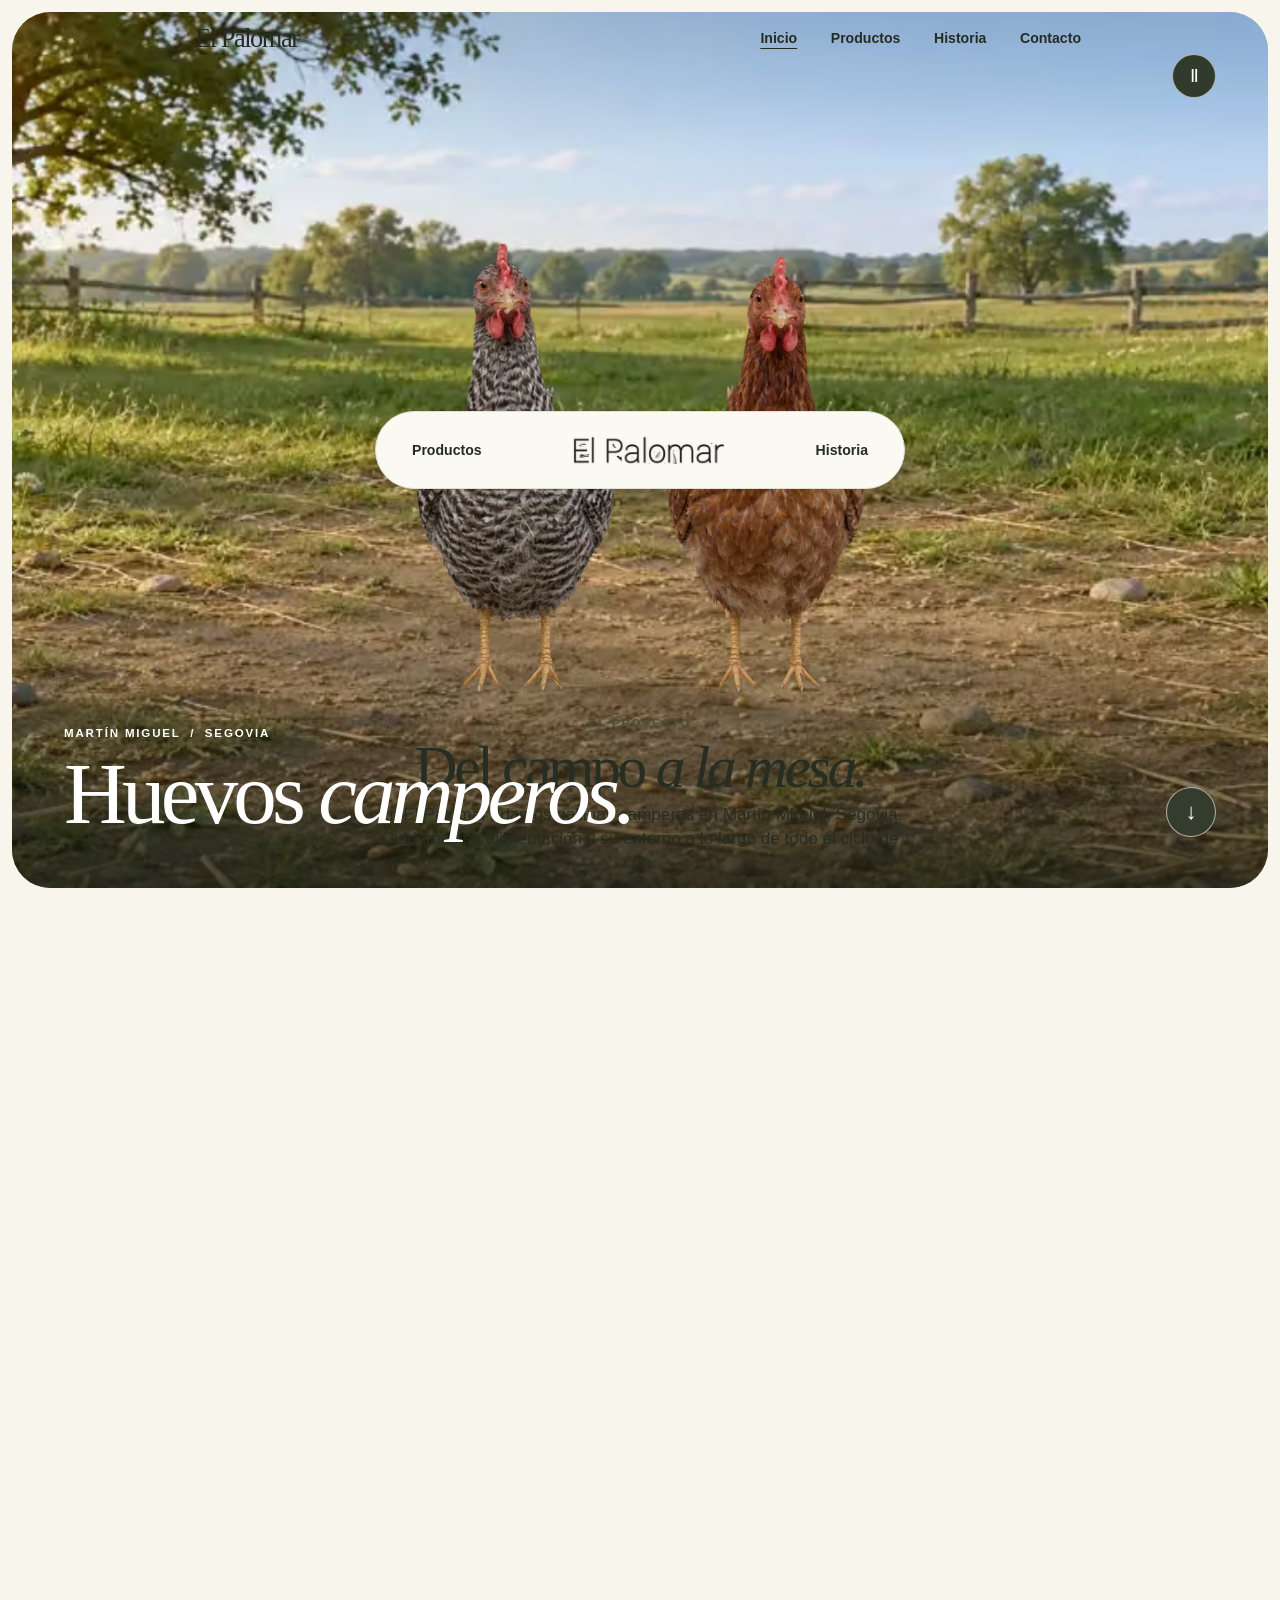
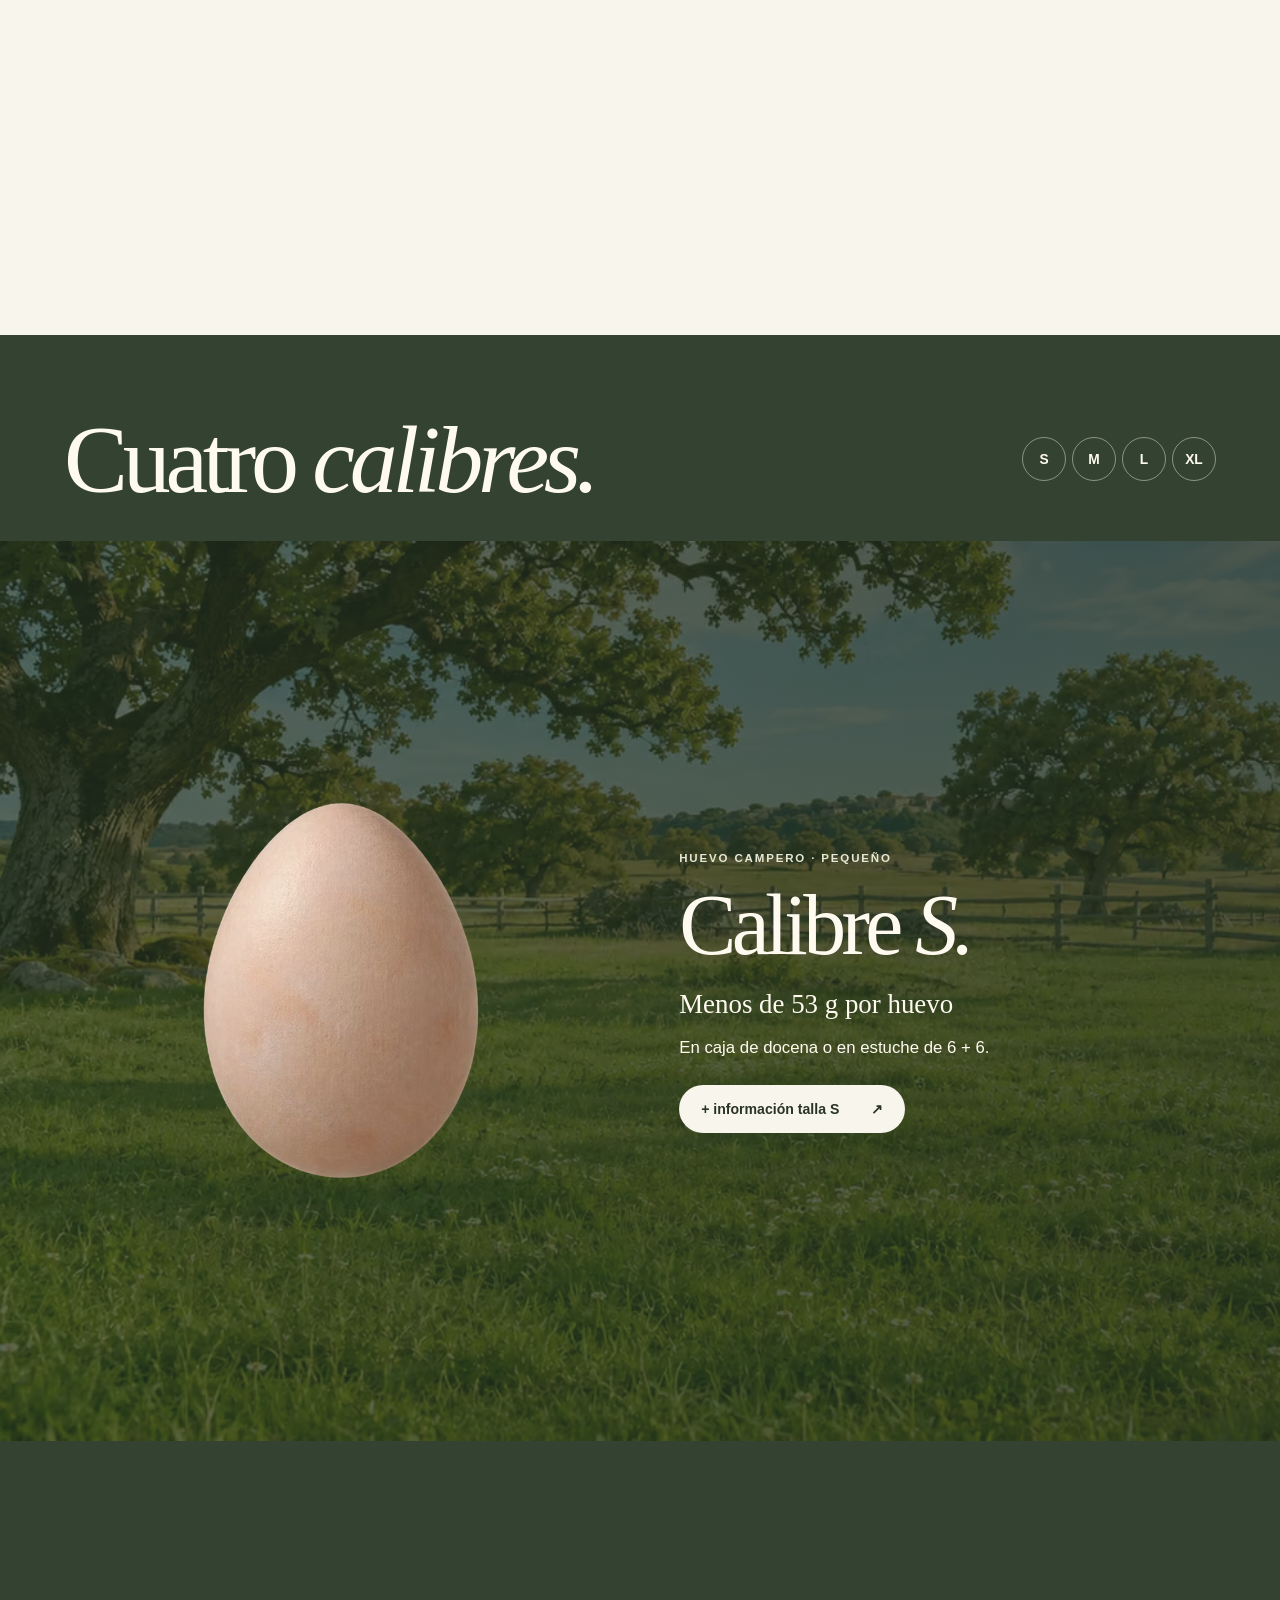
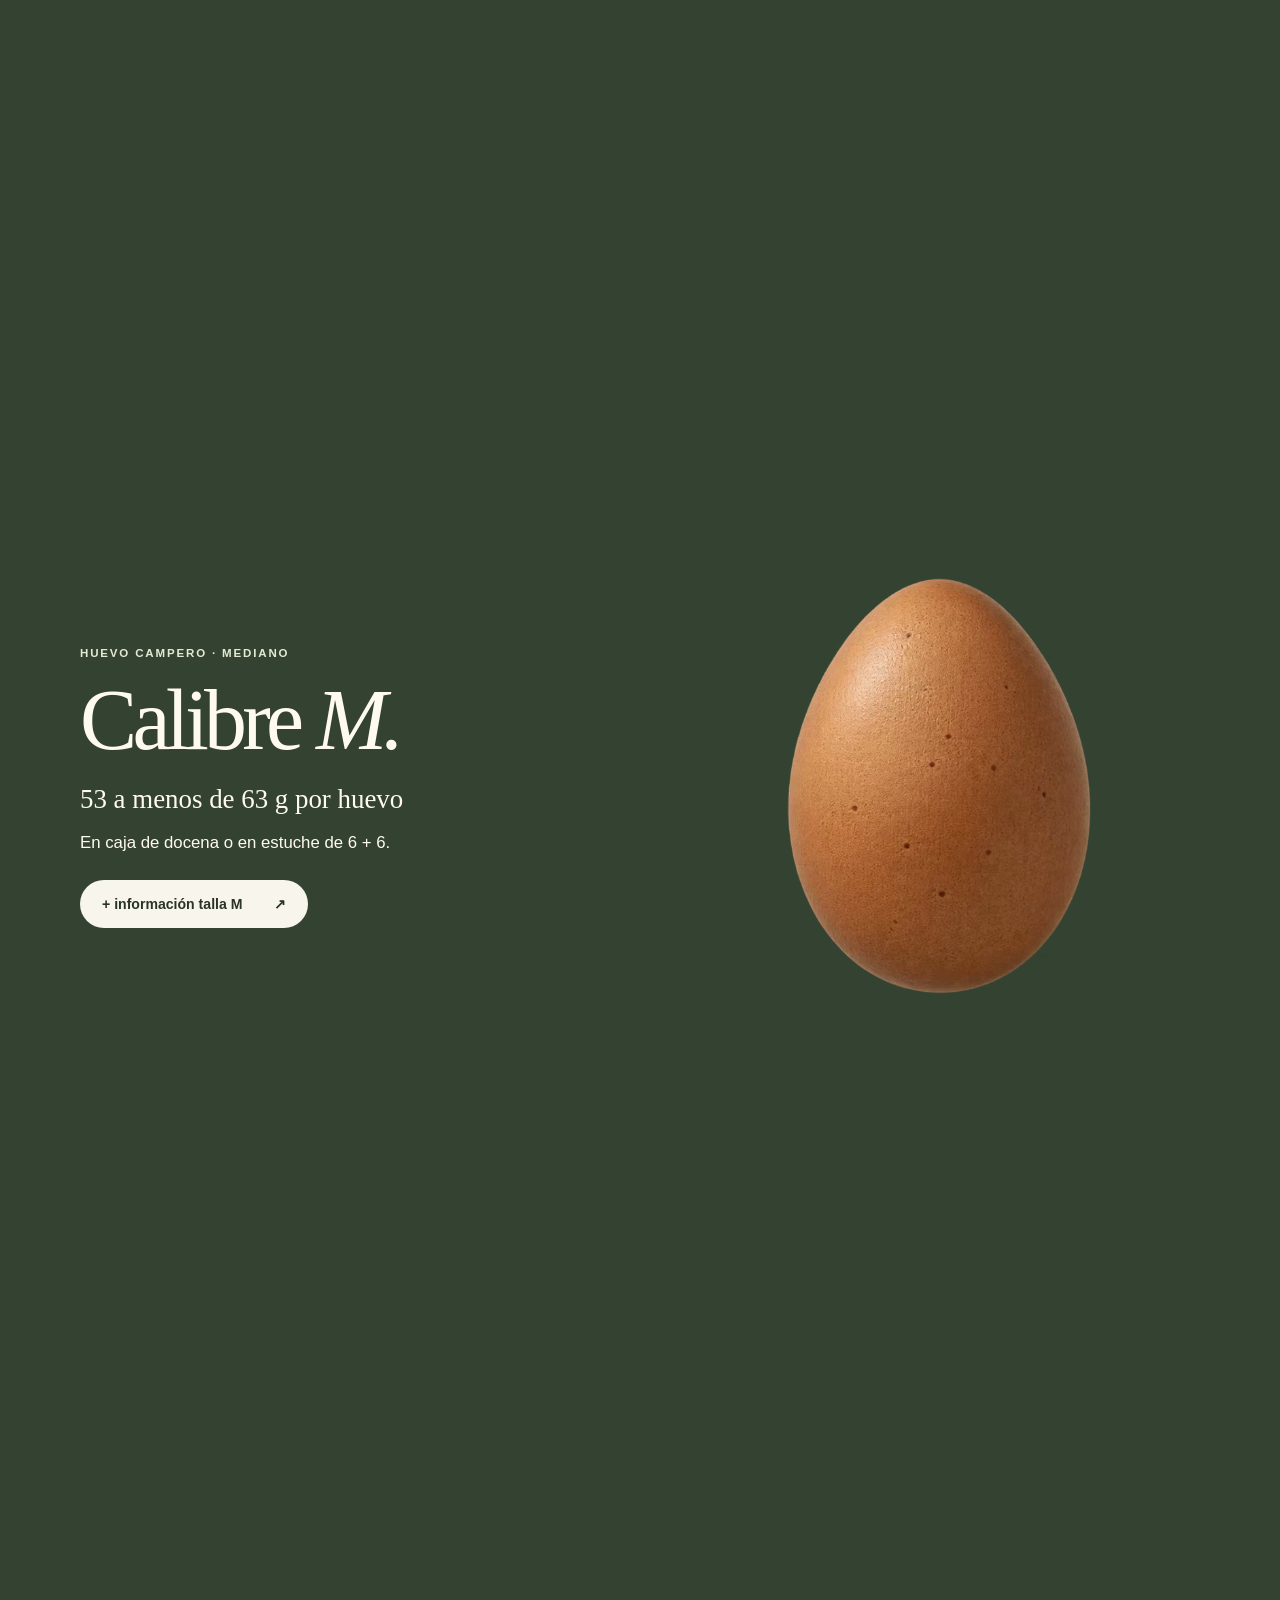
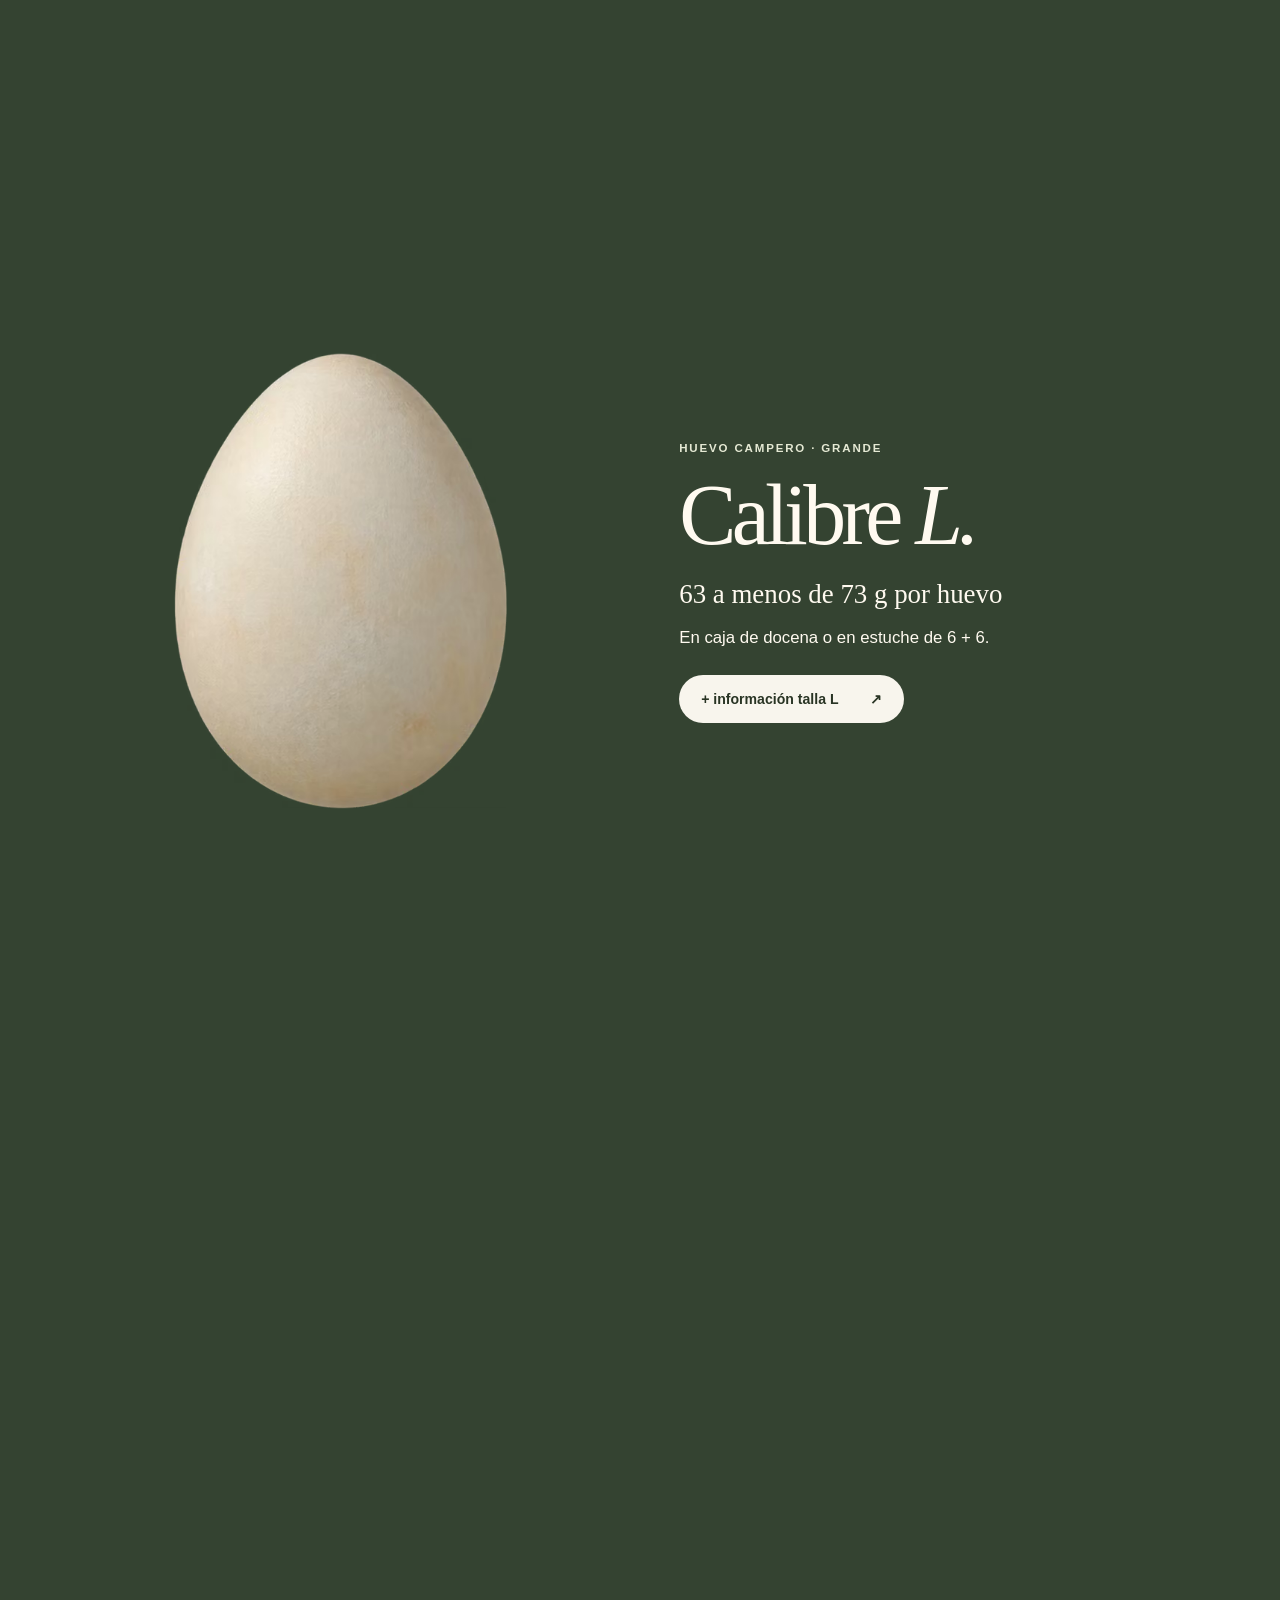
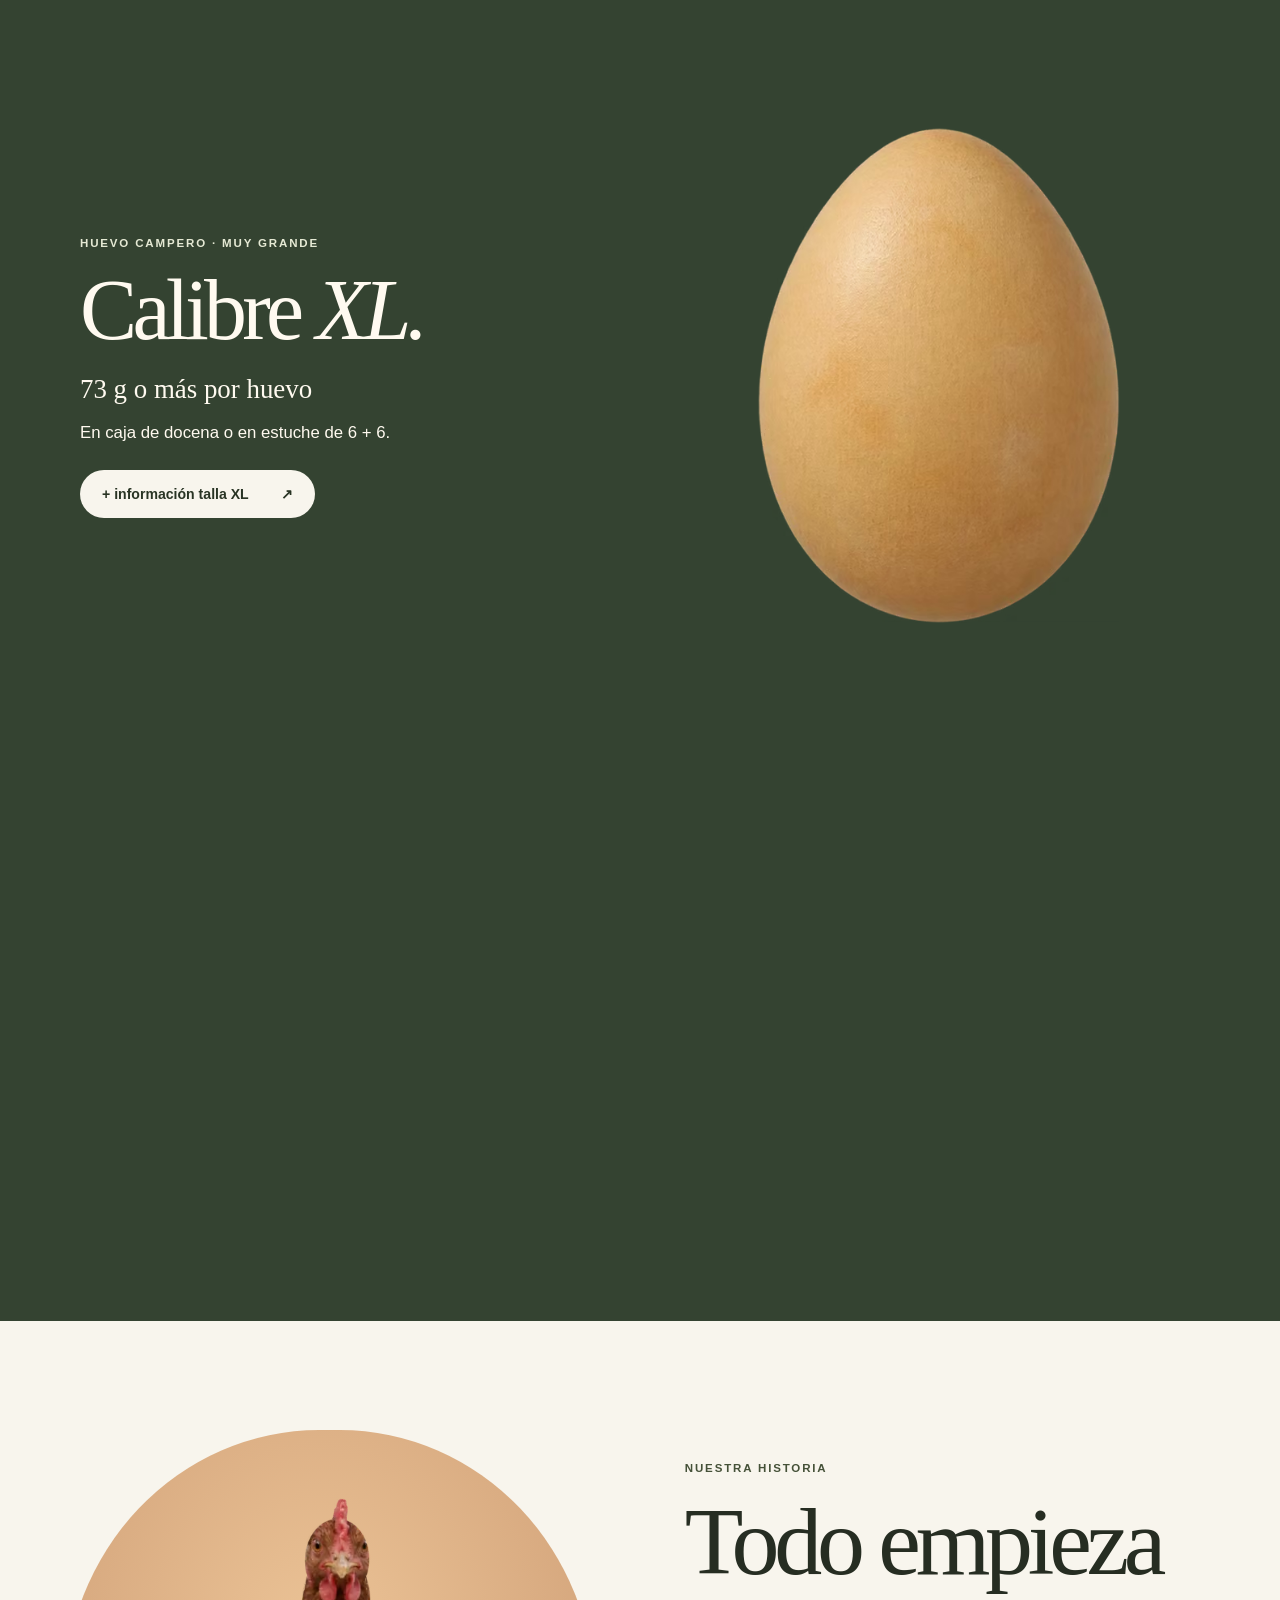
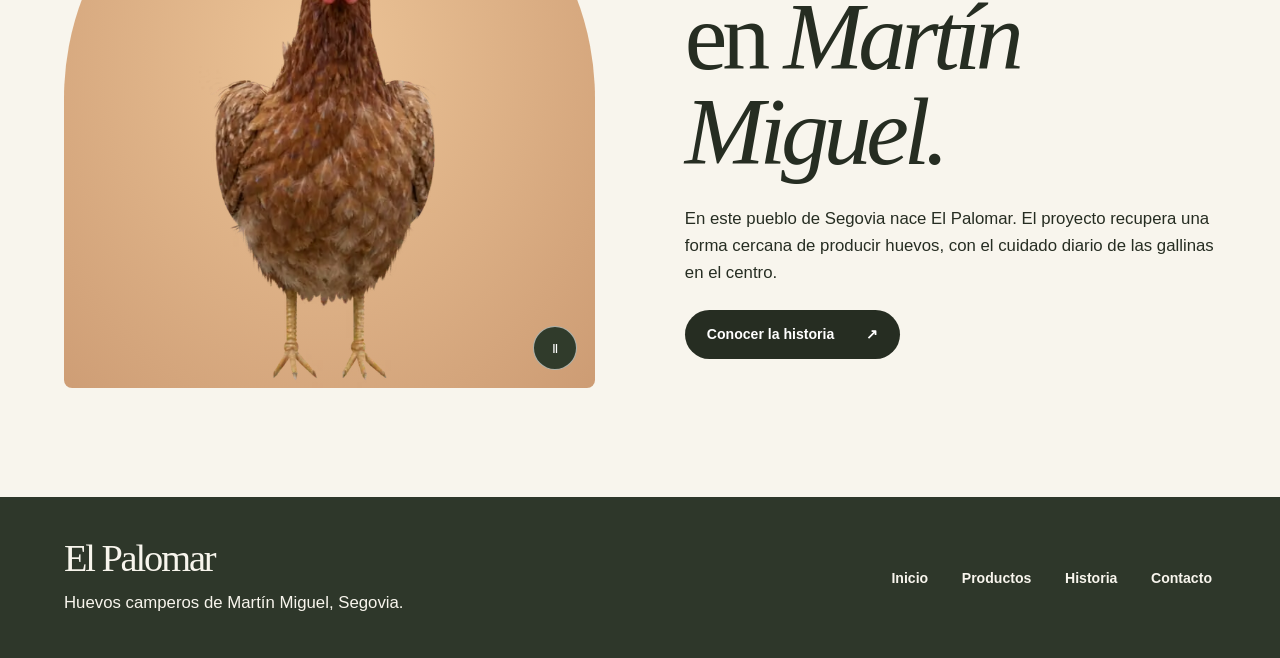
==== index.html @ 178bdcea "Abrir el menú móvil a pantalla completa e indicar la talla en cada enlace" ====
<!doctype html>
<html lang="es"><head><meta charset="utf-8"><meta name="viewport" content="width=device-width,initial-scale=1"><meta name="theme-color" content="#f8f5ed">
<noscript><style>.scroll-scene{height:auto}.sticky{position:relative}.sticky>.intro,.pause{display:none}.home .top{position:sticky;left:auto;transform:none;visibility:visible}.scrolled .center{visibility:visible}</style></noscript><script>try{const key="palomar-arrival",stamp=Number(sessionStorage.getItem(key));sessionStorage.removeItem(key);if(Date.now()-stamp<8000&&!matchMedia("(prefers-reduced-motion:reduce)").matches)document.documentElement.classList.add("arriving")}catch{}</script><title>Huevos camperos de Martín Miguel · El Palomar</title><meta name="description" content="Descubre El Palomar, su historia y su catálogo de huevos camperos en cuatro calibres."><link rel="icon" href="./assets/favicon.svg" type="image/svg+xml"><style>@view-transition{navigation:auto}
:root{--paper:#f8f5ed;--ink:#262d22;--olive:#455138;--line:#c6c6b6;--gutter:clamp(20px,5vw,96px);color:var(--ink);background:var(--paper);font:16px/1.55 Georgia,serif}
*{box-sizing:border-box}body{margin:0}a{color:inherit;text-underline-offset:5px}a:focus-visible{outline:3px solid #993914;outline-offset:3px}img,video{display:block}h1,h2,h3,p{margin:0}h1,h2,.word,.eggname{font-weight:400;line-height:.99;letter-spacing:-.055em}h1,h2{font-size:clamp(3.25rem,7.5vw,8.5rem);text-wrap:balance}em{font-weight:400}p{max-width:59ch}p:not(.kicker,.place){font:1.05rem/1.62 Arial,sans-serif}
.skip{position:fixed;z-index:20;background:white;padding:12px;top:0;left:0;transform:translateY(-130%)}.skip:focus{transform:none}
.top,.center{background:#faf9f2;color:#252b21;display:flex;align-items:center;border:1px solid #e0dfd3;border-radius:60px;z-index:5}.top{position:sticky;top:10px;justify-content:space-between;gap:16px;margin:10px auto 0;padding:6px 24px;width:min(940px,calc(100% - 32px));box-shadow:0 3px 20px #20271110}.home .top{position:fixed;left:50%;transform:translateX(-50%);margin:0;visibility:hidden}.home.scrolled .top,.home .top:focus-within{visibility:visible}.word{font-size:1.65rem;text-decoration:none;white-space:nowrap}.top nav,footer nav{display:flex;gap:clamp(6px,2vw,28px);flex-wrap:wrap}.top nav a,.center>a,footer nav a,.button,.down,.email,.detail>div>a:first-child{font:600 .88rem/1.3 Arial,sans-serif}.top nav a,.center>a,footer nav a{padding:12px 4px;text-decoration:none}.top nav a[aria-current],nav a:hover{text-decoration:underline}
.scroll-scene{height:185svh}.sticky{position:sticky;top:0;height:100svh;padding:12px}.landscape{position:absolute;inset:12px;overflow:hidden;border-radius:clamp(20px,3vw,54px);background:#b6b09c;clip-path:inset(var(--v,0%) var(--h,0%) round var(--r,3vw))}.landscape img,.landscape video,.shade{position:absolute;inset:0;width:100%;height:100%;object-fit:cover}.landscape video:not(.playing){visibility:hidden}.shade{background:linear-gradient(0deg,#151b12bf,transparent 35%,transparent 83%,#151b1226)}.hero-copy{position:absolute;bottom:7%;left:var(--gutter);color:#fff;opacity:var(--copy,1);pointer-events:none}.place,.kicker{font:600 .72rem/1.6 Arial,sans-serif;text-transform:uppercase;letter-spacing:.16em}.place span{margin:0 .4em}.hero-copy h1{margin-top:.1em;font-size:clamp(3rem,6.8vw,8rem)}.center{position:absolute;top:50%;left:50%;transform:translate(-50%,-50%);width:min(530px,86%);min-height:78px;padding:0 clamp(16px,2.5vw,40px);justify-content:space-between;box-shadow:0 8px 25px #17190e18}.brand img{width:clamp(108px,12vw,171px);height:auto;mix-blend-mode:multiply}.down{position:absolute;right:var(--gutter);bottom:7%;width:50px;height:50px;border:1px solid #fff9;border-radius:100%;color:white;background:#343c2e;display:grid;place-content:center;text-decoration:none;font-size:1.4rem}.scrolled .center,.scrolled .down{visibility:hidden}
.intro,.collection,.formats,.story,.contact,.detail{padding:clamp(65px,8.5vw,150px) var(--gutter)}.intro{text-align:center;display:grid;justify-items:center;gap:22px}.intro p:last-child{max-width:520px}.kicker{color:var(--olive);margin-bottom:16px}.collection{background:#e8eadc}.collection>p:not(.kicker){margin-top:18px}.eggs{display:grid;grid-template-columns:repeat(4,1fr);gap:clamp(14px,2.6vw,54px);margin-top:32px}.egg{min-width:0;text-decoration:none;font:normal .95rem/1.5 Arial,sans-serif}.shelf{height:clamp(150px,21vw,350px);display:flex;align-items:flex-end;justify-content:center;background:radial-gradient(ellipse 32% 4% at 50% 96%,#49402c28,transparent);padding-bottom:6px}.shelf img{height:var(--size);width:auto;max-width:96%;object-fit:contain;transform-origin:center bottom}.egg:hover .shelf img{scale:1.035}.eggname{font:normal clamp(1.7rem,3vw,3rem)/1.2 Georgia,serif;border-top:1px solid #a5ac97;display:flex;align-items:center;justify-content:space-between;margin:16px 0 5px;padding-top:12px}.eggname span{font:normal 1rem Arial,sans-serif}.story,.detail,.contact{display:grid;grid-template-columns:1fr 1fr;gap:7vw;align-items:center}.portrait,.sample{border-radius:48% 48% 8px 8px;background:radial-gradient(ellipse at 48% 40%,#ecc497,#cd9c74);display:grid;justify-items:center;align-items:end;padding:34px 12px 0;overflow:hidden}.portrait img{height:clamp(310px,41vw,660px);width:auto}.story h1,.story h2,.contact h1,.detail h1{margin-bottom:26px}.story p+p{margin-top:14px}.button{display:inline-flex;align-items:center;gap:32px;border-radius:40px;background:var(--ink);color:white;text-decoration:none;padding:15px 22px;margin-top:24px}.button:hover{background:var(--olive)}.formats{display:grid;grid-template-columns:2fr 1fr 1fr;gap:30px}.formats h2{font-size:clamp(2.6rem,4vw,5rem)}.formats h3{font-size:1.45rem}.note{grid-column:1/-1;border-top:1px solid var(--line);padding-top:20px}.sample{background:#e6e7d6;border-radius:14px;align-items:center;min-height:370px}.sample img{width:45%;height:auto}.detail .kicker{margin-top:35px}.weight{font-weight:bold!important;margin-bottom:12px}.contact img{width:100%;height:auto;border-radius:100px 12px 12px 12px}.email{display:inline-block;margin:22px 0;font-size:clamp(1rem,2vw,1.55rem)}address{font-style:normal}footer{padding:42px var(--gutter);display:flex;align-items:center;justify-content:space-between;gap:24px;background:#2e372a;color:var(--paper)}footer .word{font-size:2.4rem}footer p{margin-top:10px}
@media(max-width:700px){.sticky{padding:6px}.landscape{inset:6px}.center{min-height:62px}.top{padding:5px 10px;gap:6px;top:6px;width:calc(100% - 12px)}.top .word{font-size:1.12rem}.top nav{gap:2px}.top nav a{font-size:.77rem;padding:12px 5px}.hero-copy{bottom:8%;max-width:80%}.hero-copy h1{max-width:8ch}.down{bottom:8%}.eggs{grid-template-columns:1fr 1fr;row-gap:30px}.shelf{height:clamp(145px,39vw,245px)}.story,.detail,.contact,.formats{grid-template-columns:1fr}.story,.detail,.contact{gap:38px}.portrait img{height:350px}.formats{gap:22px}.sample{min-height:290px}.sample img{height:245px;width:auto}footer{flex-direction:column;align-items:start}footer nav{gap:16px}}
@media(max-width:350px){.top .word{display:none}.top{justify-content:center}.center{width:92%}}
@media(prefers-reduced-motion:reduce){::view-transition-group(*){animation:none}}
.scroll-scene{position:relative;height:215svh}.sticky>.intro{position:absolute;inset:0;align-content:center;opacity:var(--intro,0);pointer-events:none}.pause{position:absolute;right:var(--gutter);top:6%;display:grid;place-content:center;width:44px;height:44px;border:1px solid #fff9;background:#313b2c;color:white;border-radius:100%;font-size:1.1rem;cursor:pointer}.scrolled .pause{visibility:hidden}#presentacion{position:absolute;top:84svh}

.bird-stage{position:absolute;top:calc(25svh - var(--lift,0svh));left:0;width:100%;display:grid;justify-items:center;pointer-events:none}
.pair{width:min(88vw,53svh);height:auto;filter:drop-shadow(0 4px 3px #332b211c)}
.bird-stage .intro{opacity:var(--intro,0);padding:clamp(8px,1.6svh,18px) 18px 0;gap:6px}
.bird-stage .intro h2{font-size:clamp(2rem,6.6svh,5rem)}
.bird-stage .intro .kicker{margin:0}
.bird-stage .intro p:last-child{max-width:56ch;font-size:clamp(.86rem,1.9svh,1.08rem);line-height:1.4}
.collection{background-color:#e9eadf;background-image:linear-gradient(180deg,#f8f5edf5 0%,#f8f5eddd 25%,#f8f5ed30 47%,#f8f5ed66 64%,#f2f1e8f5 84%),url('./assets/pradera.avif');background-size:cover;background-position:center}
.eggname{border-color:#555847}.eggname span{background:#f7f5eb;border-radius:100%;padding:7px}
.related{padding:0 var(--gutter) clamp(50px,7vw,110px)}.related h2{font-size:clamp(2.6rem,5vw,5rem)}.related .eggs{grid-template-columns:repeat(3,minmax(0,1fr))}
.portrait{position:relative}.motion-control{position:absolute;right:18px;bottom:18px;border:1px solid #fff9;border-radius:50%;width:44px;height:44px;background:#303b2b;color:white;cursor:pointer}
.sample{background:linear-gradient(0deg,#f8f5edcc,transparent 55%),url('./assets/pradera-cerca.avif') center/cover}.sample img{object-fit:contain}.egg img{object-fit:contain}
@media(max-width:700px){.collection{background-size:auto 100%,auto 100%;background-position:center}.collection .egg{background:#f8f5eddd;border-radius:12px;padding:8px}.related .eggs{gap:10px}.related .eggname{font-size:1.25rem}.related .eggname span{display:none}.related .shelf{height:28vw}.related .egg{font-size:.82rem}}
@media(max-height:550px){.pair{width:min(80vw,41svh)}.bird-stage{top:calc(30svh - var(--lift,0svh))}.bird-stage .intro .kicker{display:none}.bird-stage .intro h2{font-size:1.65rem}}
.shelf,.sample{position:relative}.asset-motion{position:absolute;display:block;visibility:hidden;object-fit:contain;pointer-events:none}.asset-motion.is-playing{visibility:visible}.motion-control{z-index:1}.pair{filter:none}

@media(max-width:700px){.collection{background-image:linear-gradient(180deg,#f8f5edf5 0%,#f8f5eddd 25%,#f8f5ed30 47%,#f8f5ed66 64%,#f2f1e8f5 84%),url('./assets/pradera-vertical.avif')}}
.turn-control{position:absolute;bottom:12px;right:12px;z-index:1;background:#293424;color:white;font:600 .84rem Arial,sans-serif;border:0;border-radius:40px;padding:13px 17px;cursor:pointer}

.burger,.mobile-sheet{display:none}
@media(max-width:700px){
  @supports selector(:popover-open){
    .home .center,.home .top,.inside .top{display:none}
    .burger{position:fixed;right:max(16px,env(safe-area-inset-right));top:max(16px,env(safe-area-inset-top));z-index:9;display:grid;align-content:center;justify-items:center;gap:4px;width:50px;height:50px;padding:0;border:1px solid #d7d7ca;border-radius:50%;background:#faf9f2;color:var(--ink);box-shadow:0 4px 18px #222a1b17;cursor:pointer}
    .burger span{height:2px;width:21px;background:currentColor;border-radius:2px;transition:transform .24s,opacity .18s}
    body:has(.mobile-sheet:popover-open) .burger span:first-child{transform:translateY(6px) rotate(45deg)}
    body:has(.mobile-sheet:popover-open) .burger span:nth-child(2){opacity:0}
    body:has(.mobile-sheet:popover-open) .burger span:last-child{transform:translateY(-6px) rotate(-45deg)}
    .mobile-sheet{position:fixed;inset:0;margin:0;width:100%;max-width:none;height:100dvh;max-height:none;overflow:auto;overscroll-behavior:contain;border:0;border-radius:0;color:var(--ink);padding:max(16px,env(safe-area-inset-top)) max(24px,env(safe-area-inset-right)) max(28px,env(safe-area-inset-bottom)) max(24px,env(safe-area-inset-left));grid-template-rows:auto minmax(96px,1fr) auto;transform:translateY(100%);transition:transform .46s cubic-bezier(.22,.8,.2,1),display .46s allow-discrete,overlay .46s allow-discrete}
    .mobile-sheet:popover-open{display:grid;transform:translateY(0)}
    @starting-style{.mobile-sheet:popover-open{transform:translateY(100%)}}
    .mobile-sheet::backdrop{background:#20271d26}
    html:has(.mobile-sheet:popover-open){overflow:hidden}
    .sheet-head{display:flex;align-items:center;justify-content:space-between;margin-bottom:10px}
    .sheet-head .word{font-size:1.45rem}
    .sheet-close{width:44px;height:44px;border:0;border-radius:50%;background:transparent;color:var(--ink);font:300 2rem/1 Arial,sans-serif;cursor:pointer}
    .mobile-sheet nav a{display:flex;align-items:center;justify-content:space-between;min-height:clamp(52px,8dvh,78px);border-top:1px solid var(--line);font:normal clamp(1.8rem,6.8vw,3rem)/1.2 Georgia,serif;letter-spacing:-.04em;text-decoration:none}
    .mobile-sheet nav a[aria-current=page]::after{content:'';width:7px;height:7px;border-radius:50%;background:var(--olive)}
    .mobile-sheet :focus-visible,.burger:focus-visible{outline:3px solid #993914;outline-offset:2px}
    .home .pause{left:auto;right:var(--gutter);top:auto;bottom:calc(8% + 60px);width:50px;height:50px}
  }
}
@media(prefers-reduced-motion:reduce){.mobile-sheet,.burger span{transition:none}}

.walkthrough{background:#344331;color:#fffaf0}
.walk-heading{display:flex;align-items:center;justify-content:space-between;gap:24px;flex-wrap:wrap;padding:clamp(42px,6vw,86px) var(--gutter) 34px}
.walk-heading nav{display:flex;gap:6px}.walk-heading nav a{border:1px solid #d4d9c488;border-radius:50%;width:44px;height:44px;display:grid;place-items:center;text-decoration:none;font:600 .86rem Arial,sans-serif}.walk-heading nav a:hover{background:#fffaf0;color:#344331}
.calibre-chapter{scroll-margin-top:66px}.calibre-frame{position:relative;isolation:isolate;background:#344331;overflow:hidden}
.calibre-frame::before{content:'';position:absolute;z-index:-1;inset:0;background:linear-gradient(90deg,#25342299,#223020e8),url('./assets/pradera.avif') center/cover}
.calibre-chapter:nth-of-type(even) .calibre-frame::before{background-image:linear-gradient(90deg,#223020e8,#25342299),url('./assets/pradera.avif')}
.calibre-layout{margin:auto;width:min(1120px,89%);display:grid;grid-template-columns:1fr 1fr;gap:7%;align-items:center;min-height:min(82svh,850px);padding:60px 0}
.calibre-chapter:nth-of-type(even) .shell-space{order:2}
.shell-space{display:grid;place-items:center}.shell-model{position:relative;height:calc(clamp(230px,49svh,510px) * var(--proportion));transform:scale(var(--grow,1));transform-origin:center}.shell-model img{width:auto;height:100%;max-width:100%;object-fit:contain}
.calibre-copy{transform:translateY(var(--rise,0px))}.calibre-copy .kicker{color:#e5e9d4}.calibre-copy .calibre-title{font:400 clamp(3rem,6.7vw,7rem)/1 Georgia,serif;letter-spacing:-.055em;margin-bottom:18px}.calibre-copy .calibre-weight{font:400 clamp(1.25rem,2.1vw,2rem)/1.3 Georgia,serif;margin-bottom:12px}
.calibre-copy .button{background:#f8f5ed;color:#293424}.walkthrough a:focus-visible{outline-color:#ffdf93}
@media(prefers-reduced-motion:no-preference) and (min-height:300px){.calibre-chapter{height:155svh}.calibre-frame{position:sticky;top:0}.calibre-layout{min-height:100svh}}
@media(max-width:700px){.walk-heading{gap:18px}.calibre-layout{grid-template-columns:1fr;align-content:center;gap:22px;text-align:center;padding:68px 0 28px}.calibre-chapter:nth-of-type(even) .shell-space{order:0}.shell-model{height:calc(min(35svh,300px) * var(--proportion))}.calibre-copy p{margin-inline:auto}.calibre-copy .calibre-title{font-size:clamp(2.8rem,9vw,4rem);margin-bottom:8px}.calibre-copy .kicker{margin-bottom:8px}.calibre-copy .button{margin-top:14px}.calibre-chapter .calibre-frame::before,.calibre-chapter:nth-of-type(even) .calibre-frame::before{background:linear-gradient(0deg,#233122f7,#28392388),url('./assets/pradera-vertical.avif') center/cover}}

@view-transition{navigation:none}
.fry-curtain{position:fixed;inset:0;z-index:30;display:grid;place-items:center;background:white;opacity:0;visibility:hidden;pointer-events:none;transition:opacity .24s ease,visibility 0s .24s}
.frying-egg{display:block;aspect-ratio:9/5;object-fit:contain;height:auto;width:min(64vw,36rem,74svh);background:white}
.departing .fry-curtain,.arriving .fry-curtain{opacity:1;visibility:visible;pointer-events:auto;transition-delay:0s}
.arriving .fry-curtain video{background:white url('./assets/huevo-frito.webp') center/contain no-repeat}
.menu-film{display:grid;place-items:center}.menu-film video{width:min(100%,200px,32svh)}
.mobile-sheet{background:white}.mobile-sheet:popover-open .menu-film{animation:fry-reveal .4s ease both}
@keyframes fry-reveal{from{opacity:0;transform:translateY(4px)}to{opacity:1;transform:none}}
@media(prefers-reduced-motion:reduce){.fry-curtain,.menu-film{transition:none;animation:none!important}.menu-film{background:white url('./assets/huevo-frito.webp') center/contain no-repeat}.menu-film video{visibility:hidden}}

.calibre-run{position:relative;isolation:isolate}
.pasture{display:none}
.egg-flight{position:fixed;z-index:4;pointer-events:none;transform-origin:center;left:0;top:0}
.egg-flight img{position:absolute;inset:0;width:100%;height:100%}
.shell-model.in-flight{visibility:hidden}
.calibre-chapter:not(#calibre-s) .calibre-frame::before{background-image:linear-gradient(90deg,#233123d9,#2331239c),url('./assets/horizonte.avif')}
#calibre-m .calibre-frame::before{background-position:0% center}
#calibre-l .calibre-frame::before{background-position:50% center}
#calibre-xl .calibre-frame::before{background-position:100% center}
@media(prefers-reduced-motion:no-preference) and (min-height:300px){
.walk-enabled .pasture{display:block;position:sticky;top:0;height:100svh;margin-bottom:-100svh;background:linear-gradient(90deg,#25342299,#223020e8),url('./assets/pradera.avif') center/cover}
.pasture-next{height:100%;opacity:var(--field-mix,0);background:linear-gradient(90deg,#243422b8,#223020c9),url('./assets/horizonte.avif') var(--field-pan,0%) center/cover}
.walk-enabled .calibre-frame{background:transparent}.walk-enabled .calibre-frame::before{display:none}
}
@media(max-width:700px){.walk-enabled .pasture{background-image:linear-gradient(0deg,#233122f7,#28392388),url('./assets/pradera-vertical.avif')}.pasture-next{background-image:linear-gradient(0deg,#233122f7,#28392388),url('./assets/horizonte-movil.avif')}}
.shell-model.in-flight{opacity:0}
.departing .frying-egg,.mobile-sheet:popover-open .frying-egg{background:white url('./assets/huevo-crudo.webp') center/contain no-repeat}
.departing .frying-egg{animation:fry-reveal .32s ease both}
@media(max-height:450px){.menu-film video{width:min(130px,26svh)}}
@media(max-height:479px) and (min-aspect-ratio:1/1){.calibre-layout{grid-template-columns:1fr 1fr;gap:4%;padding:42px 0 18px;text-align:left}.shell-model{height:calc(54svh * var(--proportion))}.calibre-copy .calibre-title{font-size:2.3rem;margin-bottom:5px}.calibre-copy .kicker{margin:0}.calibre-copy .calibre-weight{margin-bottom:3px}.calibre-copy .button{margin-top:8px}.calibre-chapter:nth-of-type(even) .shell-space{order:2}}

@media(max-width:700px){.menu-film video{width:min(74vw,310px,46dvh)}}
@media(max-width:700px) and (max-height:480px) and (orientation:landscape){.mobile-sheet{grid-template: auto 1fr / 1fr 1fr;column-gap:24px}.sheet-head{grid-column:1/-1}.menu-film video{width:min(100%,220px)}.mobile-sheet nav{align-self:center}}
</style><script defer src="./app.js?v=sarten1"></script></head>
<body class="home"><a class="skip" href="#principal">Saltar al contenido</a><header class="top"><a class="word" href="./">El Palomar</a><nav aria-label="Principal"><a href="./" aria-current="page">Inicio</a><a href="./productos/">Productos</a><a href="./historia/">Historia</a><a href="./contacto/">Contacto</a></nav></header>
<button class="burger" type="button" popovertarget="mobile-menu" aria-label="Menú principal" aria-controls="mobile-menu"><span></span><span></span><span></span></button>
<div class="mobile-sheet" id="mobile-menu" popover="auto"><div class="sheet-head"><a class="word" href="./">El Palomar</a><button type="button" class="sheet-close" autofocus aria-label="Cerrar menú" popovertarget="mobile-menu" popovertargetaction="hide">×</button></div><div class="menu-film"><video class="frying-egg" muted playsinline preload="none" aria-hidden="true" data-src="./assets/huevo-sarten.mp4"></video></div><nav aria-label="Menú móvil"><a href="./" aria-current="page">Inicio</a><a href="./productos/">Productos</a><a href="./historia/">Historia</a><a href="./contacto/">Contacto</a></nav></div>
<div class="fry-curtain" aria-hidden="true"><video class="frying-egg" muted playsinline preload="none" aria-hidden="true" data-src="./assets/huevo-sarten.mp4"></video></div><main id="principal"><div class="scroll-scene"><section class="sticky"><div class="landscape"><picture><source media="(max-aspect-ratio: 3/4)" srcset="./assets/campo-vertical.avif"><img fetchpriority="high" width="880" height="495" src="./assets/campo.avif" alt=""></picture><div class="shade"></div></div>
<div class="bird-stage"><img class="pair" width="720" height="716" srcset="./assets/pareja-compacta.avif 440w, ./assets/pareja.avif 720w" sizes="(max-width: 600px) 88vw, 53vh" src="./assets/pareja.avif" data-motion="./assets/pareja-viva.webp" alt="Dos gallinas camperas de El Palomar"><section class="intro" id="proyecto"><p class="kicker">El proyecto</p><h2>Del campo <em>a la mesa.</em></h2><p>En El Palomar criamos gallinas camperas en Martín Miguel, Segovia. Cuidamos su alimentación y su entorno a lo largo de todo el ciclo de cría.</p></section></div>
<div class="hero-copy"><p class="place">Martín Miguel <span> / </span> Segovia</p><h1>Huevos <em>camperos.</em></h1></div>
<nav class="center" aria-label="Portada"><a href="./productos/">Productos</a><a class="brand" href="./" aria-label="El Palomar, inicio"><img src="./assets/marca.webp" width="326" height="65" alt="El Palomar"></a><a href="./historia/">Historia</a></nav>
<button class="pause" type="button" aria-label="Pausar movimiento">Ⅱ</button><a class="down" href="#presentacion" aria-label="Descubrir el proyecto">↓</a></section><span id="presentacion"></span></div><section class="walkthrough"><div class="walk-heading"><h2>Cuatro <em>calibres.</em></h2>
      <nav aria-label="Elegir calibre"><a href="#calibre-s" aria-label="Ir al calibre S">S</a><a href="#calibre-m" aria-label="Ir al calibre M">M</a><a href="#calibre-l" aria-label="Ir al calibre L">L</a><a href="#calibre-xl" aria-label="Ir al calibre XL">XL</a></nav></div><div class="calibre-run"><div class="pasture" aria-hidden="true"><div class="pasture-next"></div></div><article class="calibre-chapter" id="calibre-s" style="--proportion:0.76">
          <div class="calibre-frame"><div class="calibre-layout">
            <div class="shell-space"><div class="shell-model"><img loading="lazy" src="./assets/cascaron-s.avif" data-turn="./assets/cascaron-s-giro.webp" width="447" height="610" alt="Huevo campero de calibre S"></div></div>
            <div class="calibre-copy"><p class="kicker">Huevo campero · Pequeño</p><h3 class="calibre-title">Calibre <em>S.</em></h3>
            <p class="calibre-weight">Menos de 53 g por huevo</p><p>En caja de docena o en estuche de 6 + 6.</p>
            <a class="button" href="./productos/s/">+ información talla S <span aria-hidden="true">↗</span></a></div>
          </div></div></article><article class="calibre-chapter" id="calibre-m" style="--proportion:0.84">
          <div class="calibre-frame"><div class="calibre-layout">
            <div class="shell-space"><div class="shell-model"><img loading="lazy" src="./assets/cascaron-m.avif" data-turn="./assets/cascaron-m-giro.webp" width="445" height="610" alt="Huevo campero de calibre M"></div></div>
            <div class="calibre-copy"><p class="kicker">Huevo campero · Mediano</p><h3 class="calibre-title">Calibre <em>M.</em></h3>
            <p class="calibre-weight">53 a menos de 63 g por huevo</p><p>En caja de docena o en estuche de 6 + 6.</p>
            <a class="button" href="./productos/m/">+ información talla M <span aria-hidden="true">↗</span></a></div>
          </div></div></article><article class="calibre-chapter" id="calibre-l" style="--proportion:0.92">
          <div class="calibre-frame"><div class="calibre-layout">
            <div class="shell-space"><div class="shell-model"><img loading="lazy" src="./assets/cascaron-l.avif" data-turn="./assets/cascaron-l-giro.webp" width="446" height="610" alt="Huevo campero de calibre L"></div></div>
            <div class="calibre-copy"><p class="kicker">Huevo campero · Grande</p><h3 class="calibre-title">Calibre <em>L.</em></h3>
            <p class="calibre-weight">63 a menos de 73 g por huevo</p><p>En caja de docena o en estuche de 6 + 6.</p>
            <a class="button" href="./productos/l/">+ información talla L <span aria-hidden="true">↗</span></a></div>
          </div></div></article><article class="calibre-chapter" id="calibre-xl" style="--proportion:1.00">
          <div class="calibre-frame"><div class="calibre-layout">
            <div class="shell-space"><div class="shell-model"><img loading="lazy" src="./assets/cascaron-xl.avif" data-turn="./assets/cascaron-xl-giro.webp" width="446" height="610" alt="Huevo campero de calibre XL"></div></div>
            <div class="calibre-copy"><p class="kicker">Huevo campero · Muy grande</p><h3 class="calibre-title">Calibre <em>XL.</em></h3>
            <p class="calibre-weight">73 g o más por huevo</p><p>En caja de docena o en estuche de 6 + 6.</p>
            <a class="button" href="./productos/xl/">+ información talla XL <span aria-hidden="true">↗</span></a></div>
          </div></div></article></div></section><section class="story"><div class="portrait"><img width="375" height="750" loading="lazy" src="./assets/cobriza.avif" data-motion="./assets/cobriza-viva.webp" alt="Gallina de plumaje cobrizo de El Palomar"><button type="button" class="motion-control" aria-label="Pausar la gallina">Ⅱ</button></div><div><p class="kicker">Nuestra historia</p><h2>Todo empieza en <em>Martín Miguel.</em></h2><p>En este pueblo de Segovia nace El Palomar. El proyecto recupera una forma cercana de producir huevos, con el cuidado diario de las gallinas en el centro.</p><a class="button" href="./historia/">Conocer la historia <span>↗</span></a></div></section></main>
<footer><div><a class="word" href="./">El Palomar</a><p>Huevos camperos de Martín Miguel, Segovia.</p></div><nav aria-label="Pie de página"><a href="./" aria-current="page">Inicio</a><a href="./productos/">Productos</a><a href="./historia/">Historia</a><a href="./contacto/">Contacto</a></nav></footer></body></html>
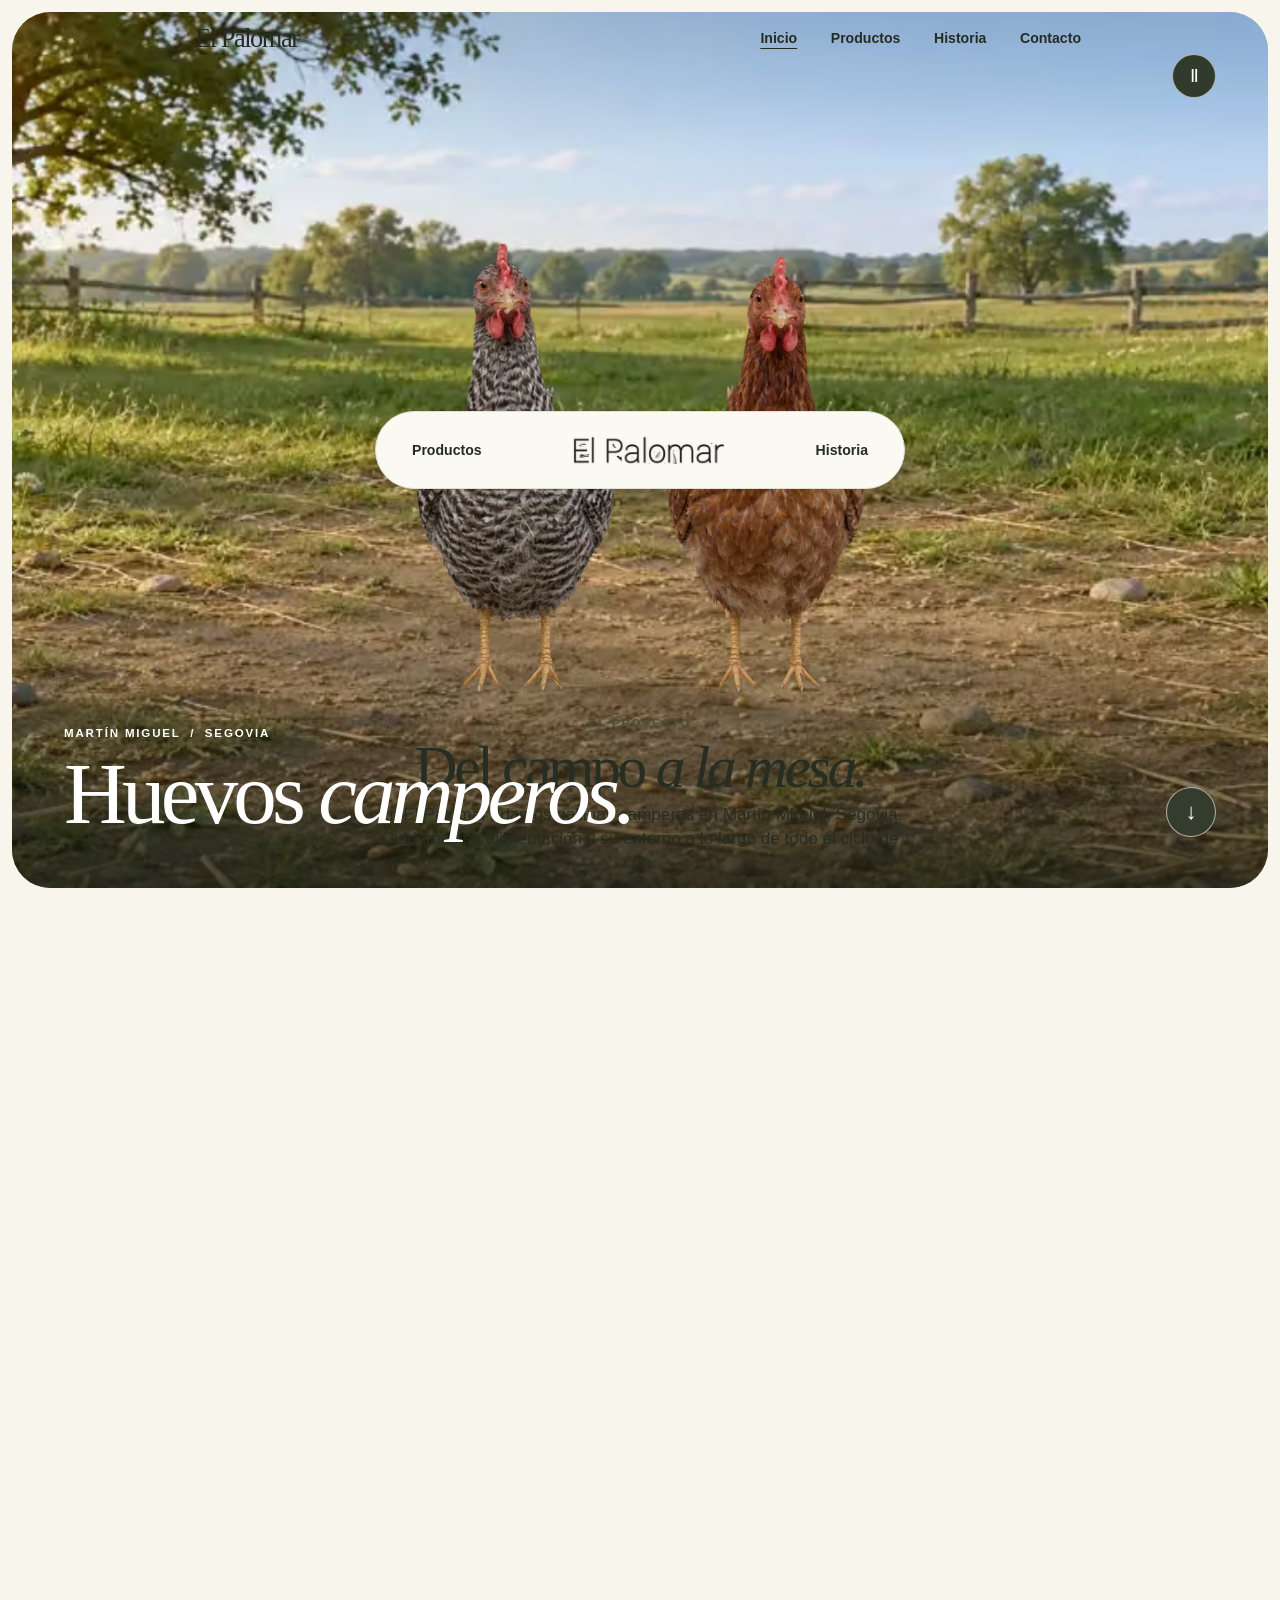
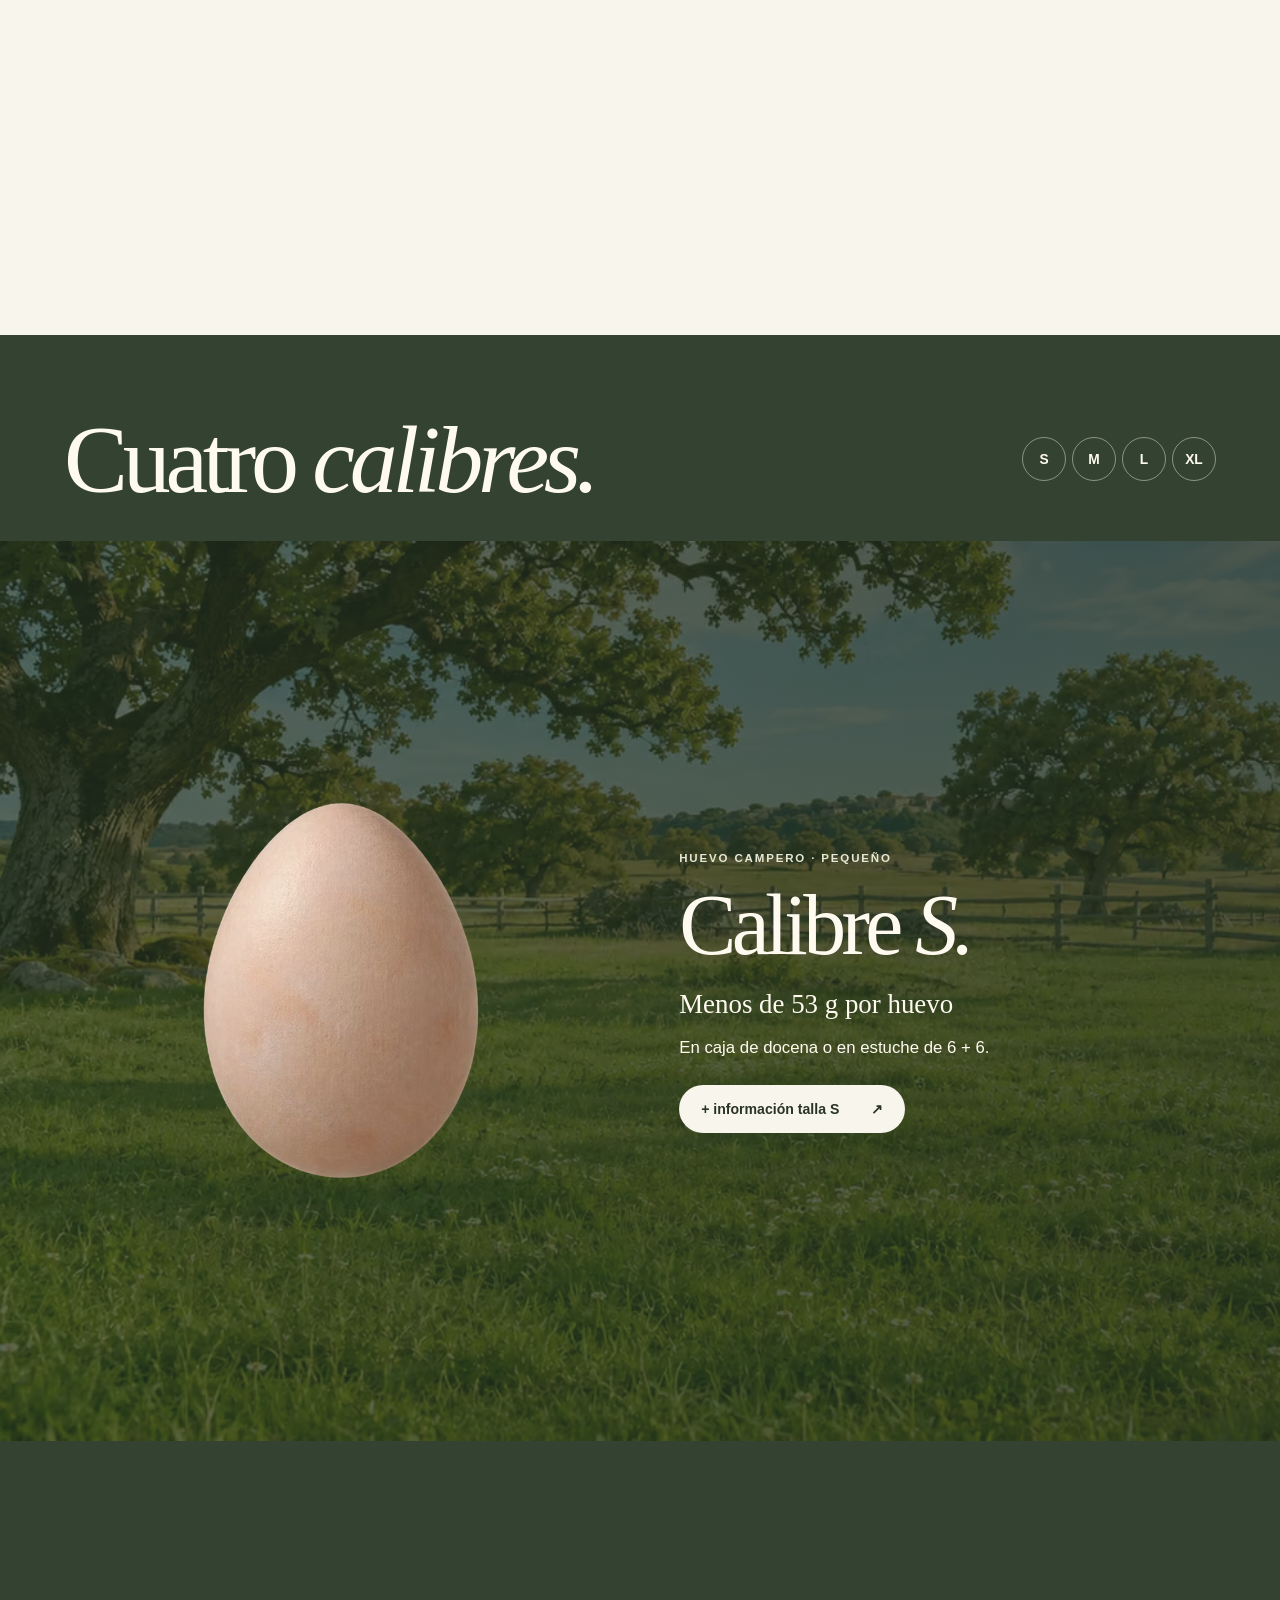
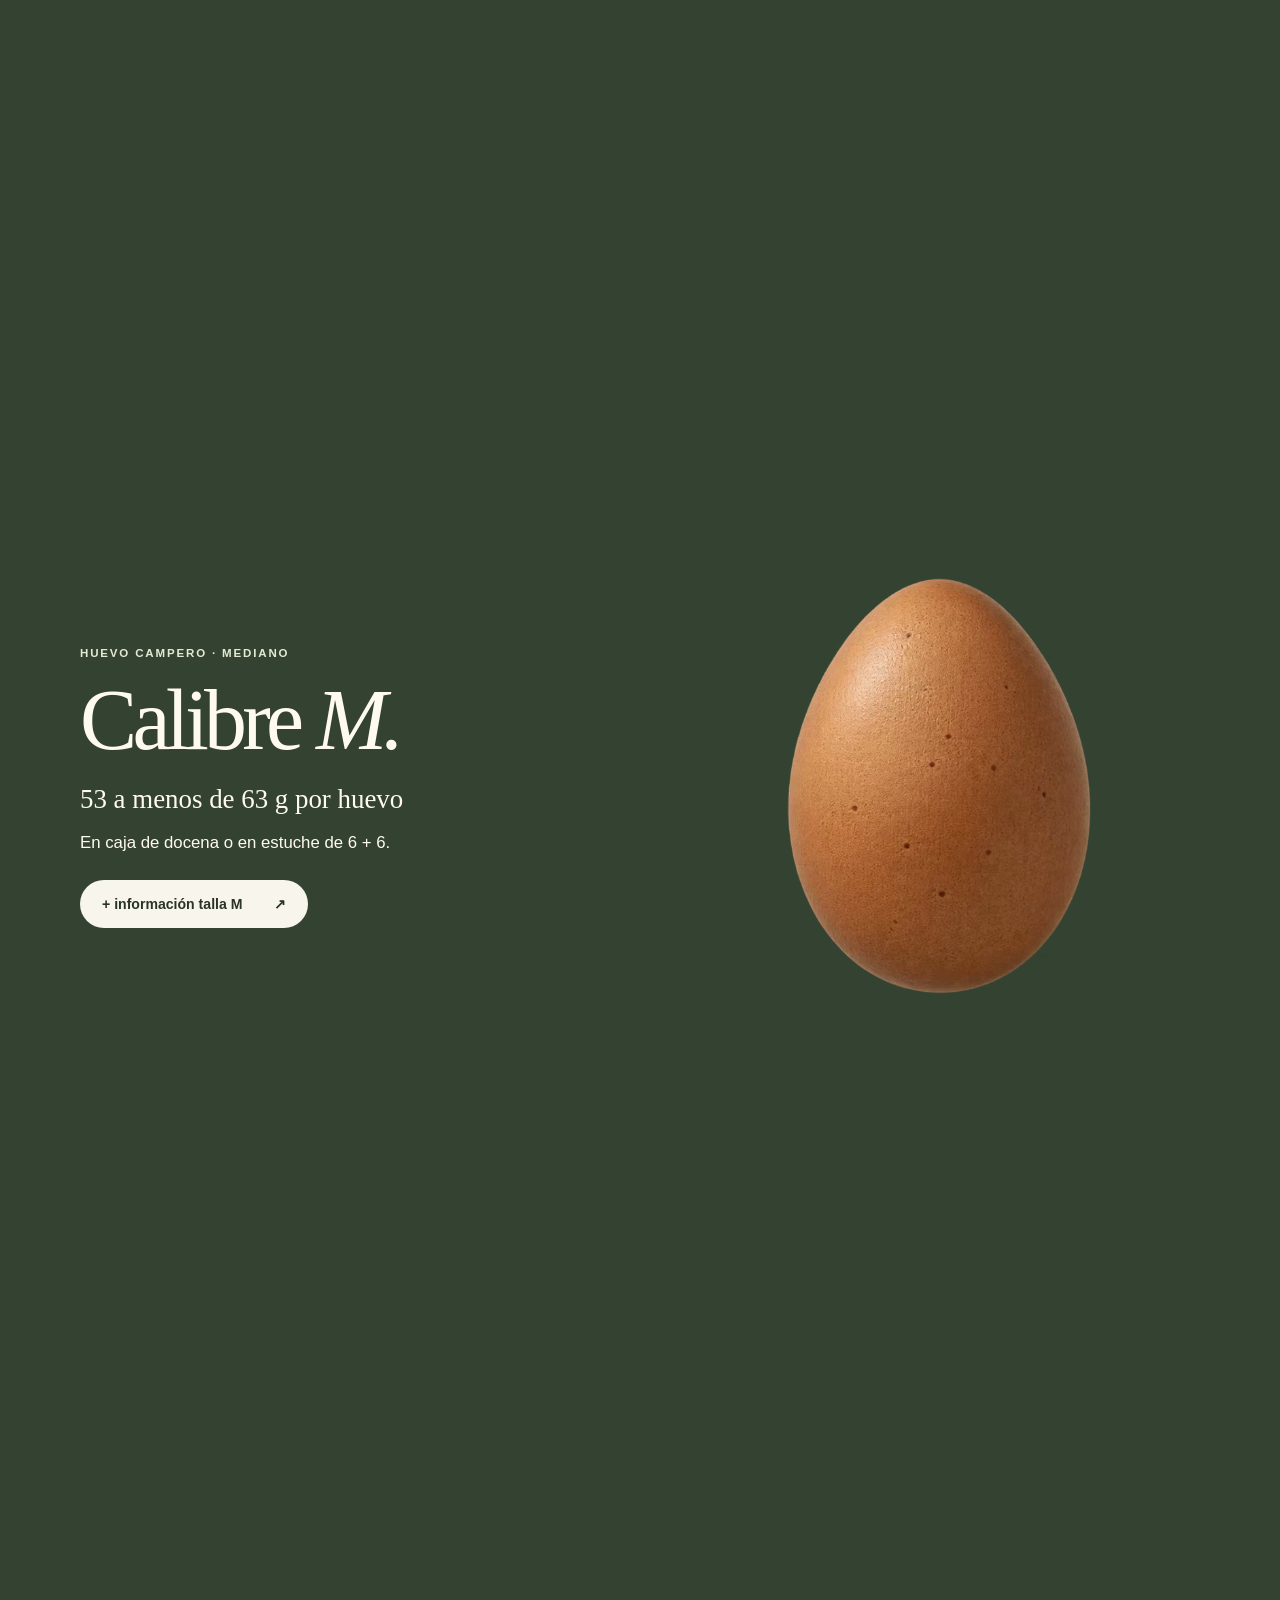
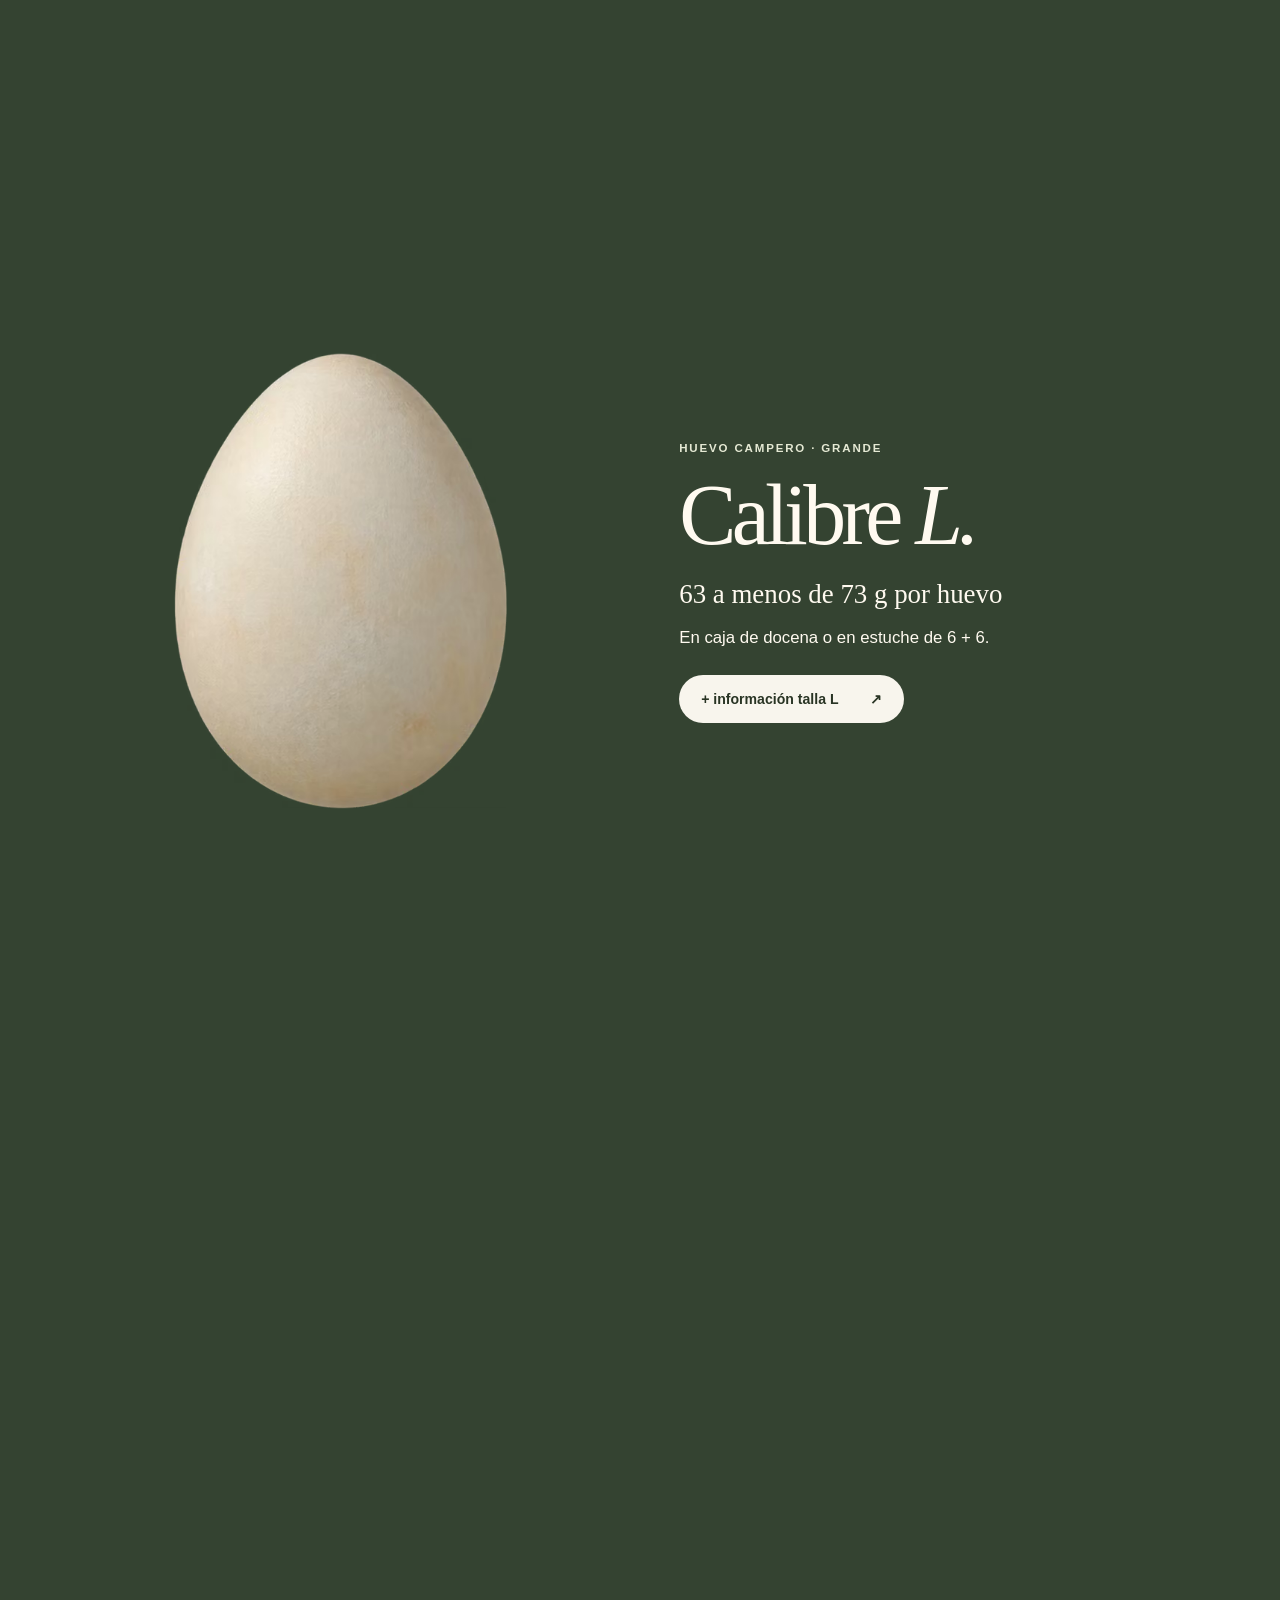
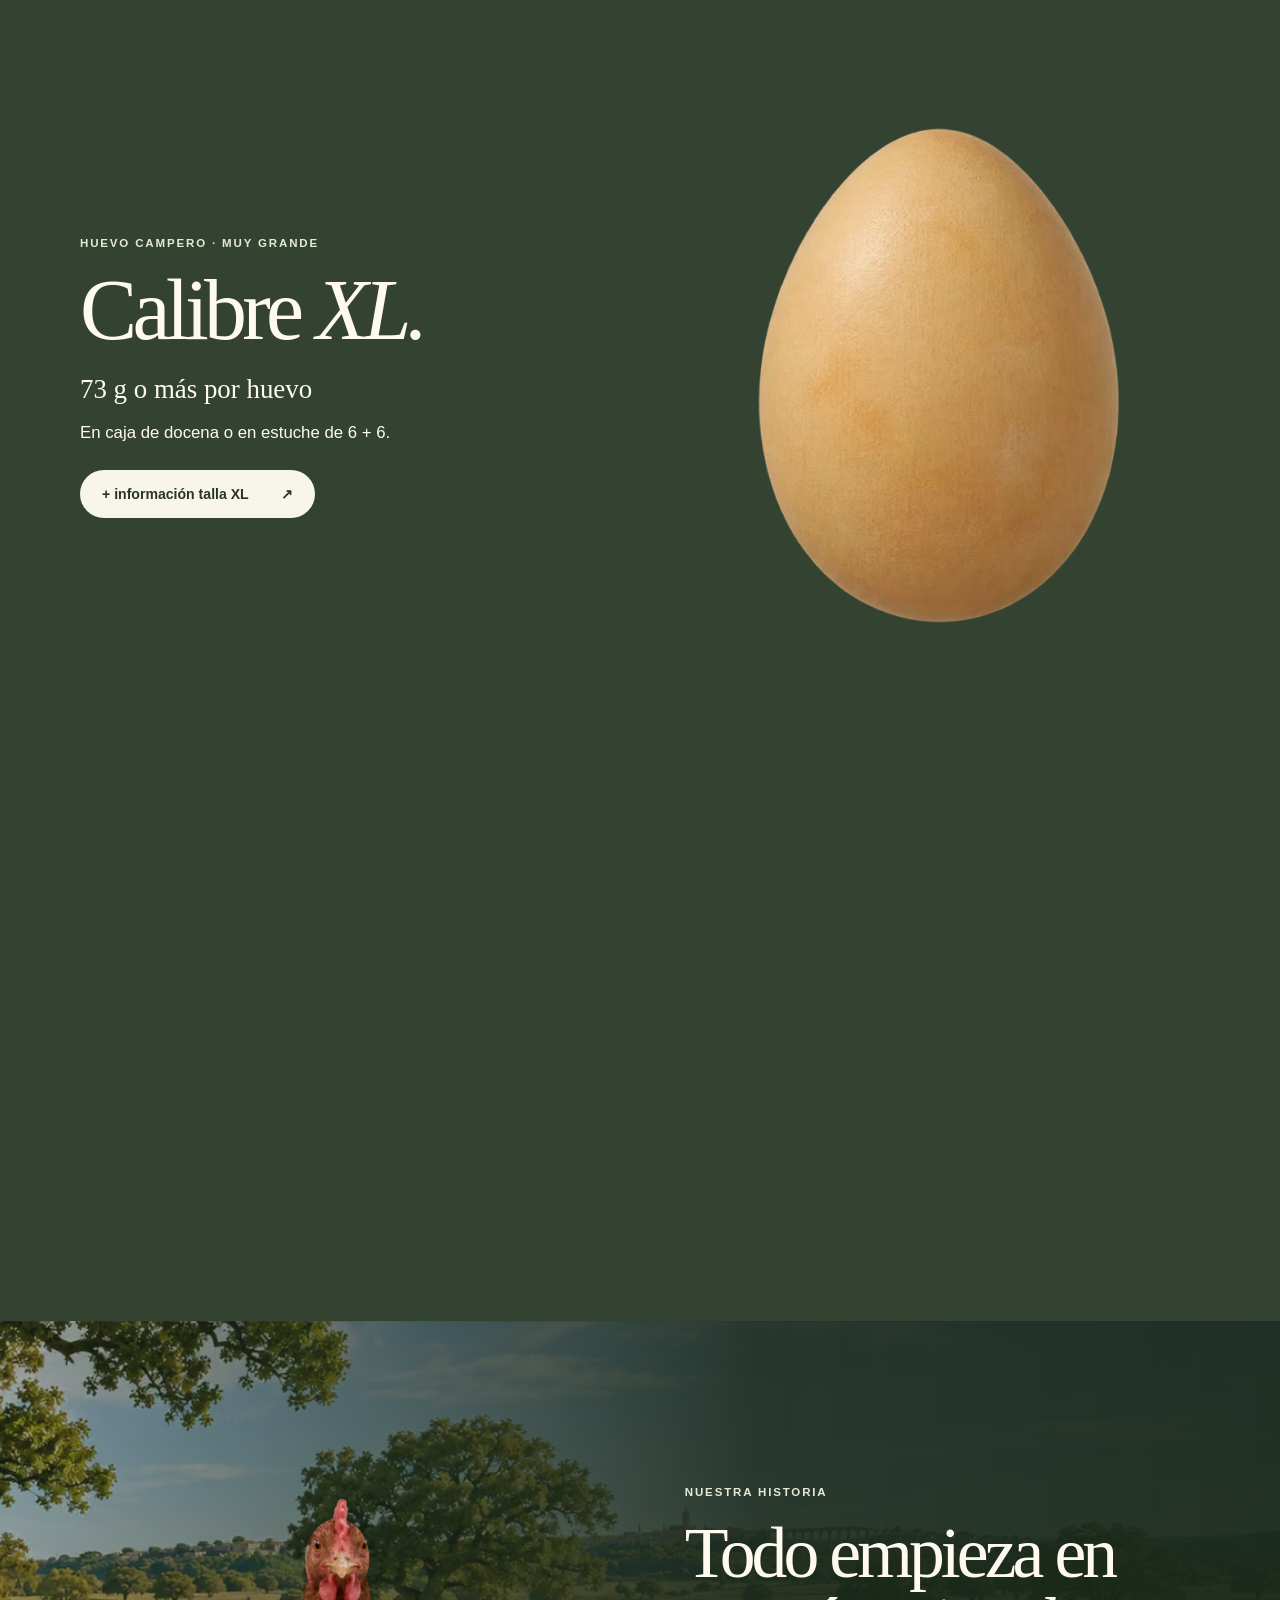
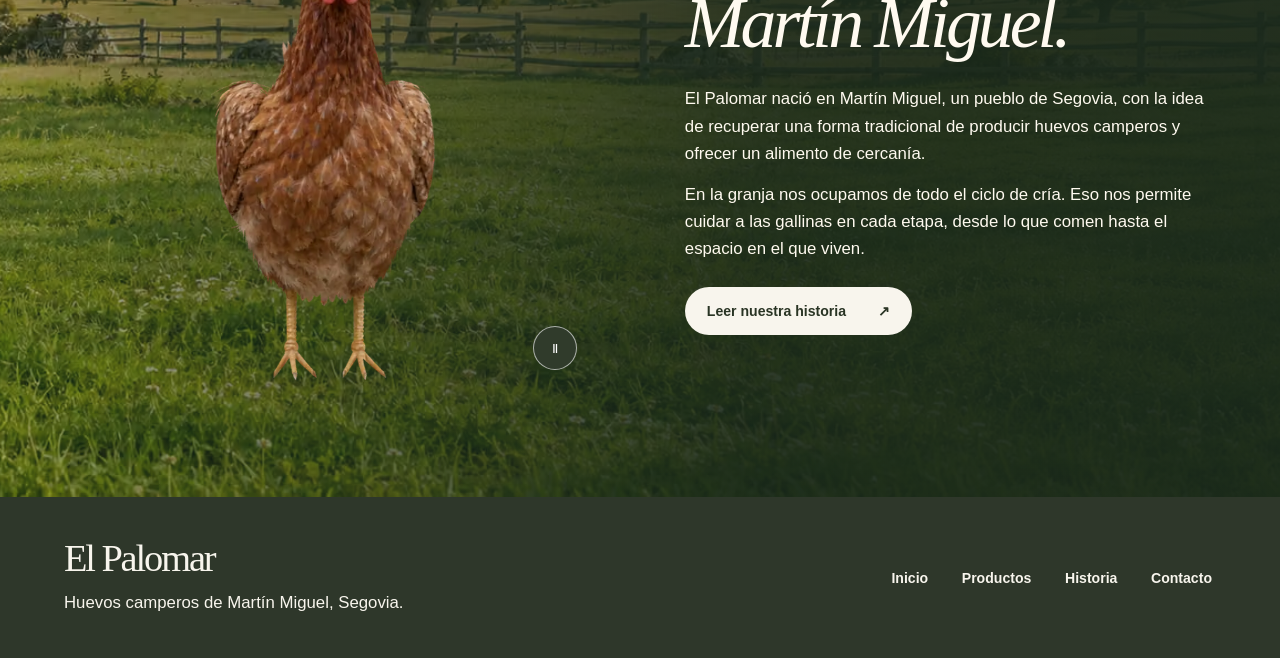
==== commit 9bb8ed15: "Contar la historia de El Palomar sobre el prado" ====
--- a/index.html
+++ b/index.html
@@ -102,6 +102,11 @@
 
 @media(max-width:700px){.menu-film video{width:min(74vw,310px,46dvh)}}
 @media(max-width:700px) and (max-height:480px) and (orientation:landscape){.mobile-sheet{grid-template: auto 1fr / 1fr 1fr;column-gap:24px}.sheet-head{grid-column:1/-1}.menu-film video{width:min(100%,220px)}.mobile-sheet nav{align-self:center}}
+
+.story{position:relative;isolation:isolate;z-index:1;background-color:#263723;background-image:linear-gradient(90deg,#24332368,#19281be8 59%,#19281bf2),url('./assets/horizonte.avif');background-position:center;background-size:cover;color:#fffaf0}
+.story .portrait{background:transparent;border-radius:0;overflow:visible}
+.story-copy{position:relative}.story-copy .kicker{color:#e6ead8}.story-copy h1,.story-copy h2{font-size:clamp(3rem,5.6vw,6.5rem)}.story-copy .button{background:#f8f5ed;color:#293424}
+@media(max-width:700px){.story{background-image:linear-gradient(0deg,#19281bf0 10%,#203321cc 72%,#24332388),url('./assets/horizonte-movil.avif');gap:24px}.story .portrait{padding-top:0}.story .portrait img{height:min(32svh,300px);width:auto}.story-copy h1,.story-copy h2{margin-bottom:18px}}
 </style><script defer src="./app.js?v=sarten1"></script></head>
 <body class="home"><a class="skip" href="#principal">Saltar al contenido</a><header class="top"><a class="word" href="./">El Palomar</a><nav aria-label="Principal"><a href="./" aria-current="page">Inicio</a><a href="./productos/">Productos</a><a href="./historia/">Historia</a><a href="./contacto/">Contacto</a></nav></header>
 <button class="burger" type="button" popovertarget="mobile-menu" aria-label="Menú principal" aria-controls="mobile-menu"><span></span><span></span><span></span></button>
@@ -135,5 +140,5 @@
             <div class="calibre-copy"><p class="kicker">Huevo campero · Muy grande</p><h3 class="calibre-title">Calibre <em>XL.</em></h3>
             <p class="calibre-weight">73 g o más por huevo</p><p>En caja de docena o en estuche de 6 + 6.</p>
             <a class="button" href="./productos/xl/">+ información talla XL <span aria-hidden="true">↗</span></a></div>
-          </div></div></article></div></section><section class="story"><div class="portrait"><img width="375" height="750" loading="lazy" src="./assets/cobriza.avif" data-motion="./assets/cobriza-viva.webp" alt="Gallina de plumaje cobrizo de El Palomar"><button type="button" class="motion-control" aria-label="Pausar la gallina">Ⅱ</button></div><div><p class="kicker">Nuestra historia</p><h2>Todo empieza en <em>Martín Miguel.</em></h2><p>En este pueblo de Segovia nace El Palomar. El proyecto recupera una forma cercana de producir huevos, con el cuidado diario de las gallinas en el centro.</p><a class="button" href="./historia/">Conocer la historia <span>↗</span></a></div></section></main>
+          </div></div></article></div></section><section class="story" aria-labelledby="origen-titulo"><div class="portrait"><img width="370" height="744" loading="lazy" src="./assets/cobriza.avif" data-motion="./assets/cobriza-viva.webp" alt="Gallina de plumaje cobrizo de El Palomar"><button type="button" class="motion-control" aria-label="Pausar la gallina">Ⅱ</button></div><div class="story-copy"><p class="kicker">Nuestra historia</p><h2 id="origen-titulo">Todo empieza en <em>Martín Miguel.</em></h2><p>El Palomar nació en Martín Miguel, un pueblo de Segovia, con la idea de recuperar una forma tradicional de producir huevos camperos y ofrecer un alimento de cercanía.</p><p>En la granja nos ocupamos de todo el ciclo de cría. Eso nos permite cuidar a las gallinas en cada etapa, desde lo que comen hasta el espacio en el que viven.</p><a class="button" href="./historia/">Leer nuestra historia <span aria-hidden="true">↗</span></a></div></section></main>
 <footer><div><a class="word" href="./">El Palomar</a><p>Huevos camperos de Martín Miguel, Segovia.</p></div><nav aria-label="Pie de página"><a href="./" aria-current="page">Inicio</a><a href="./productos/">Productos</a><a href="./historia/">Historia</a><a href="./contacto/">Contacto</a></nav></footer></body></html>
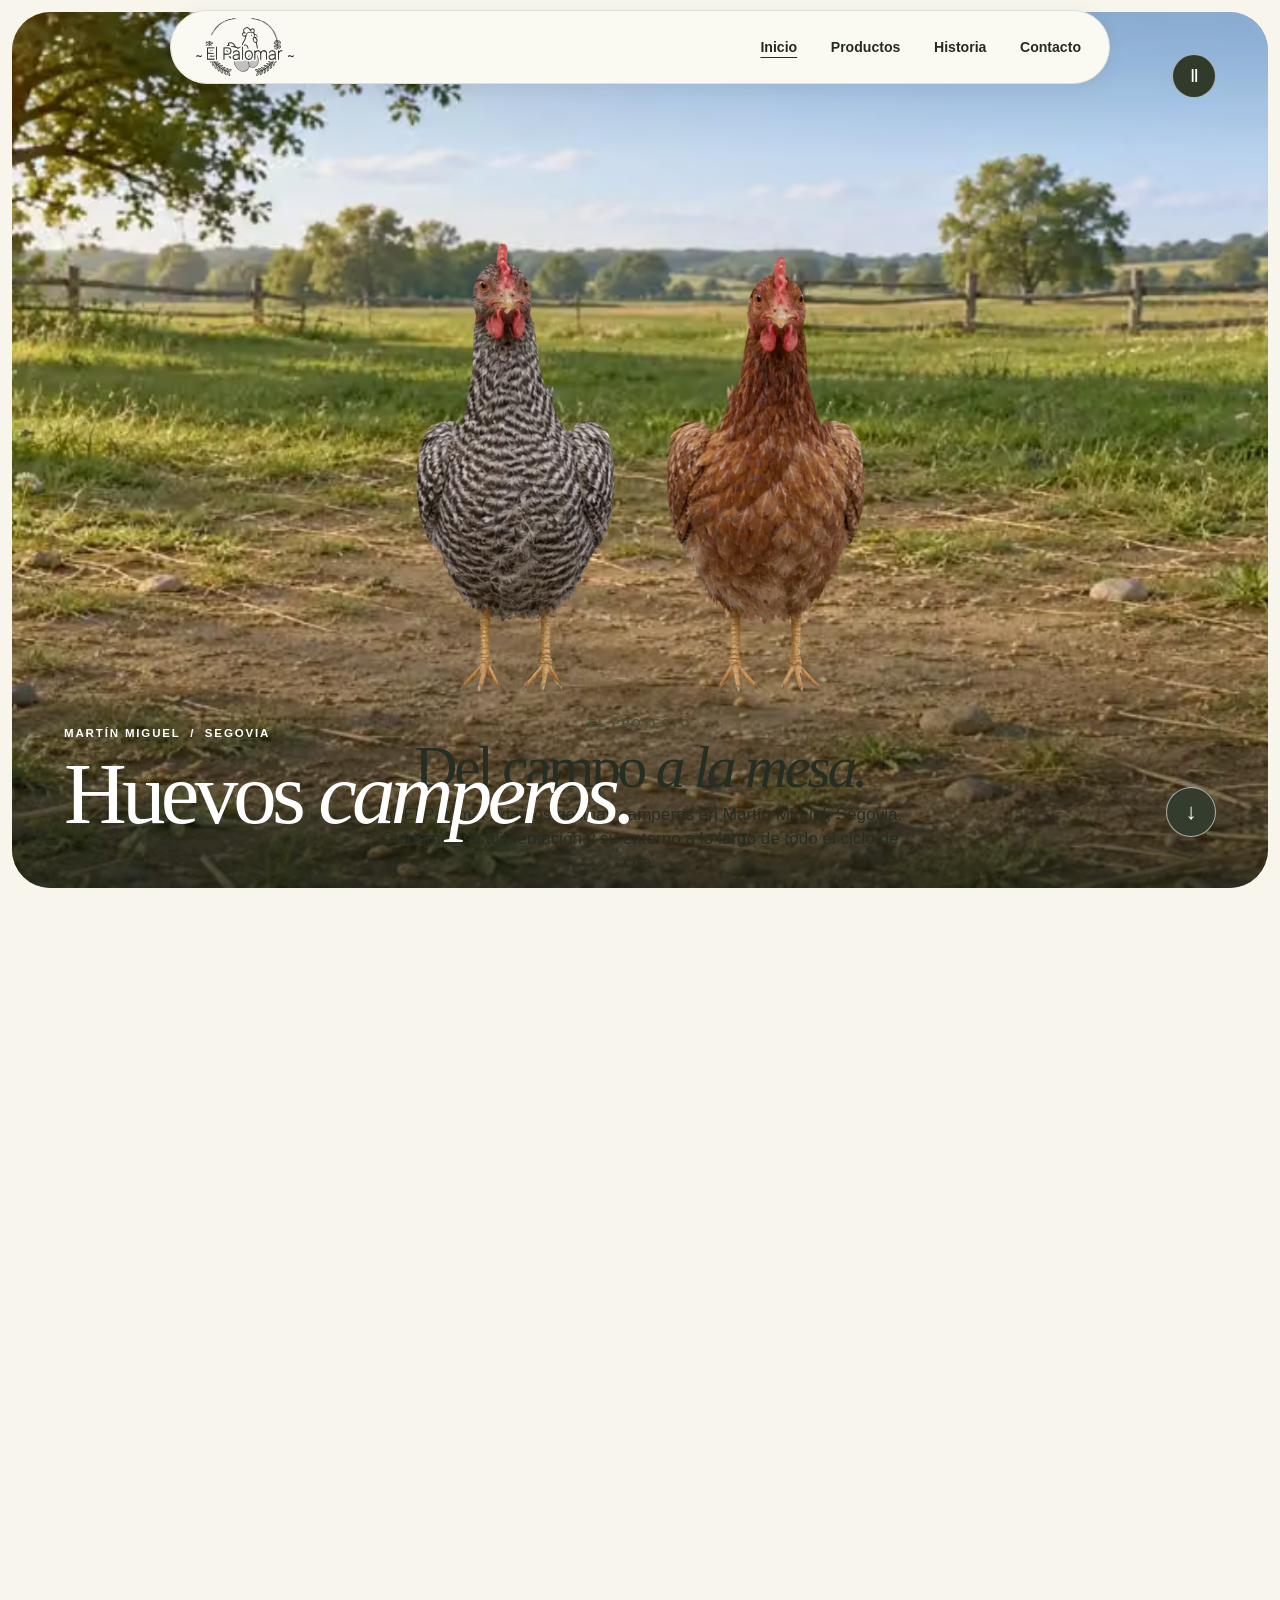
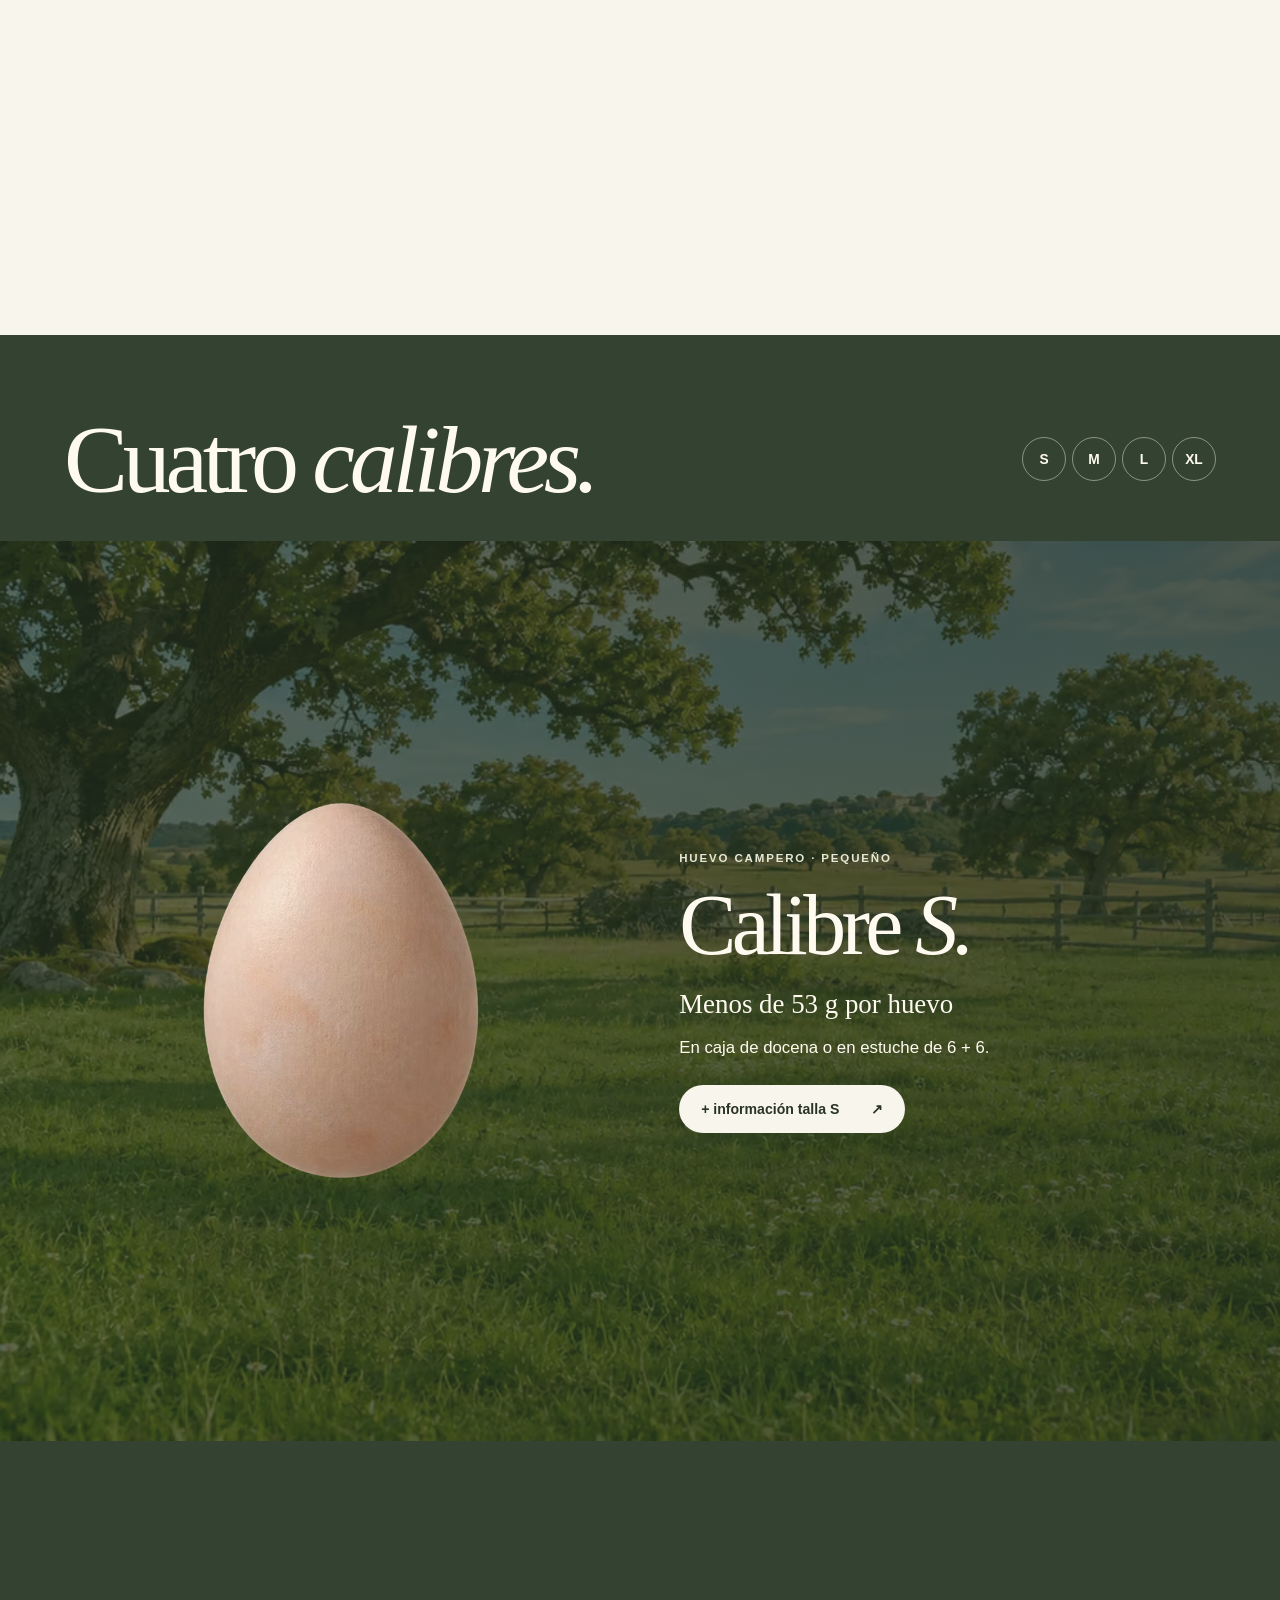
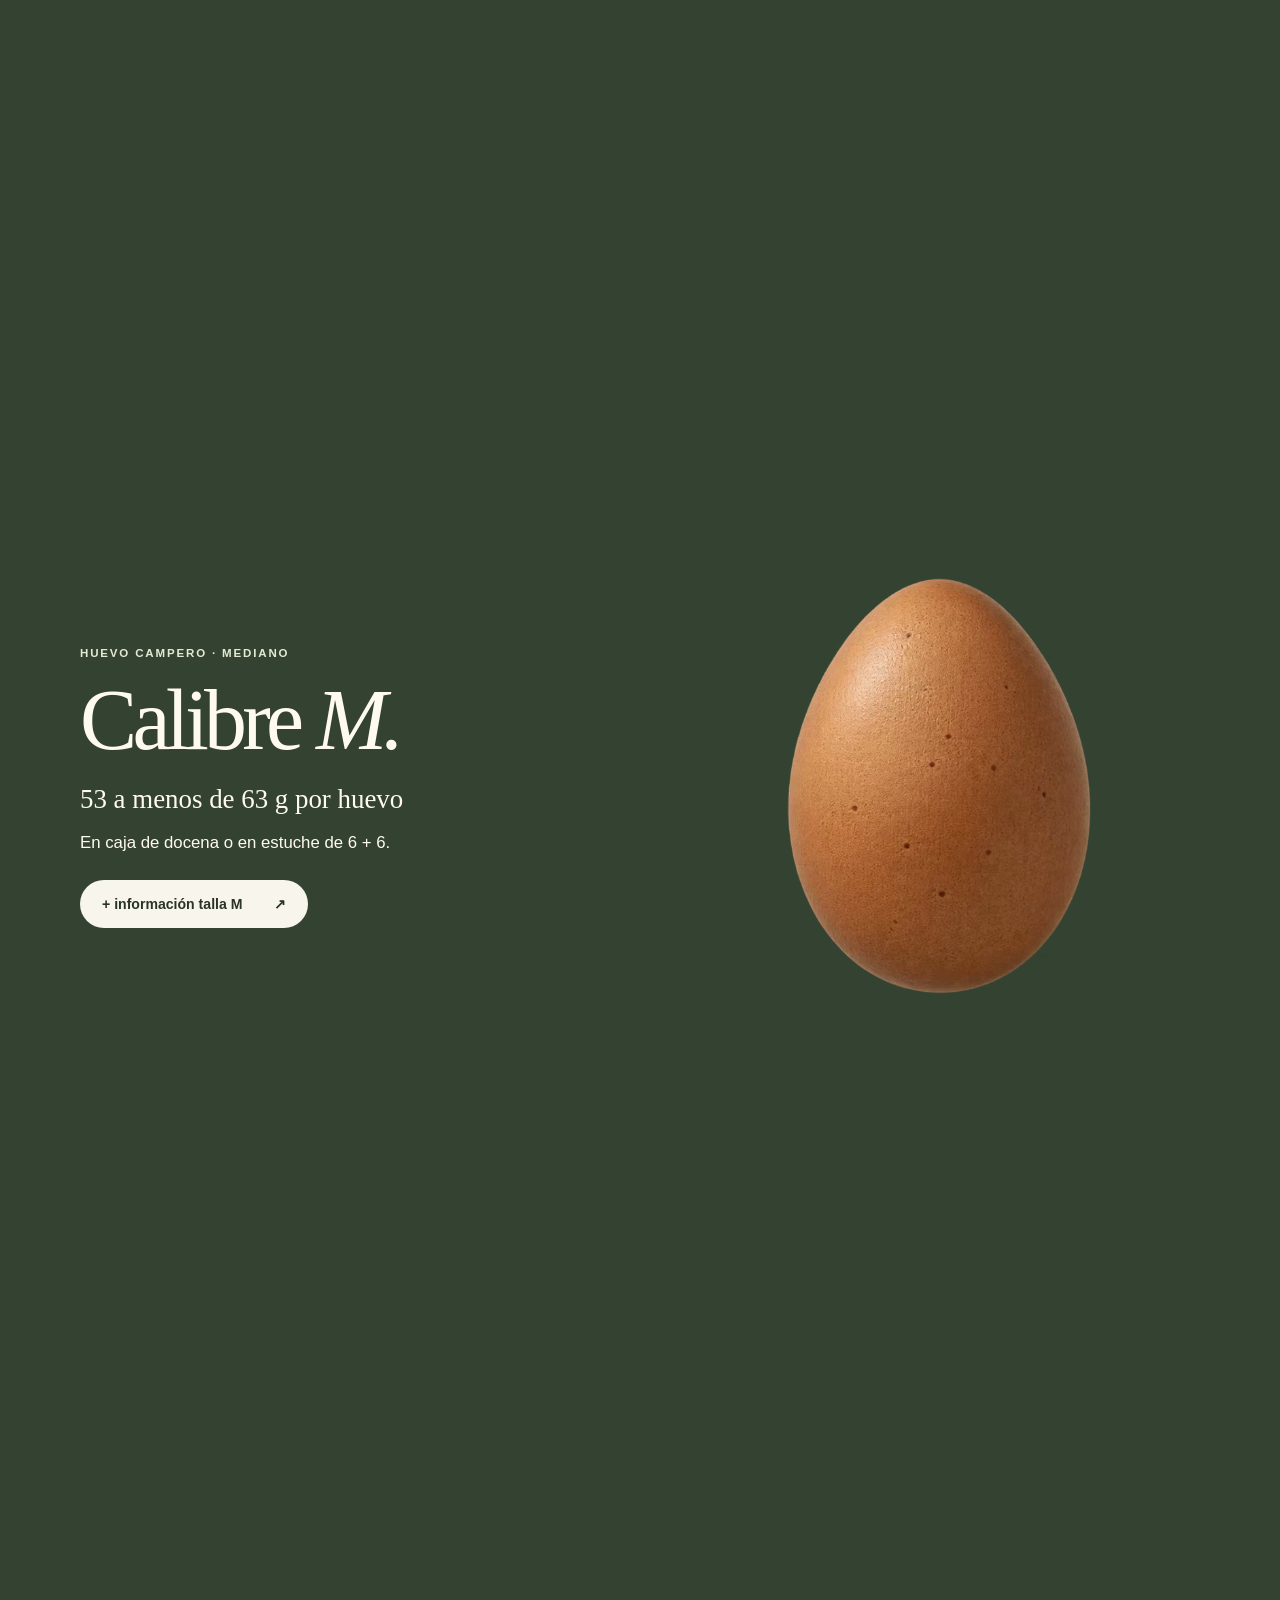
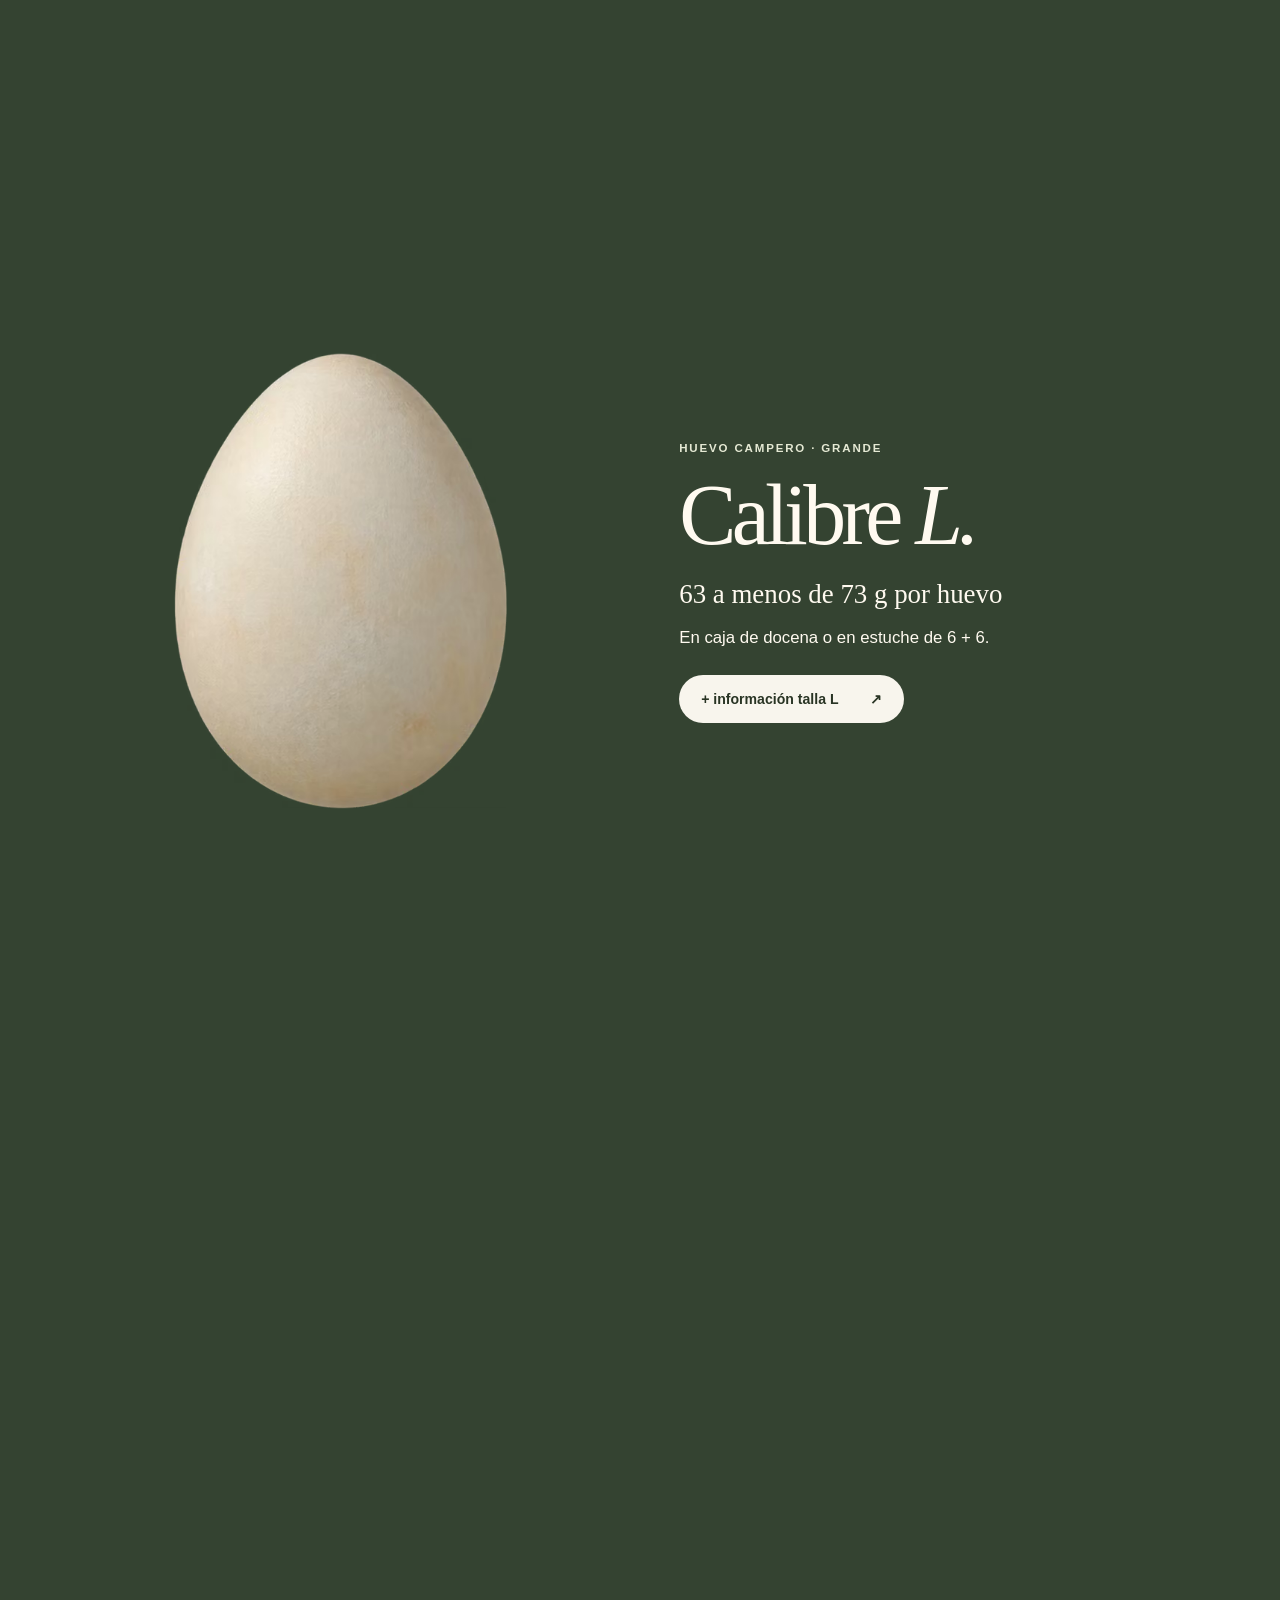
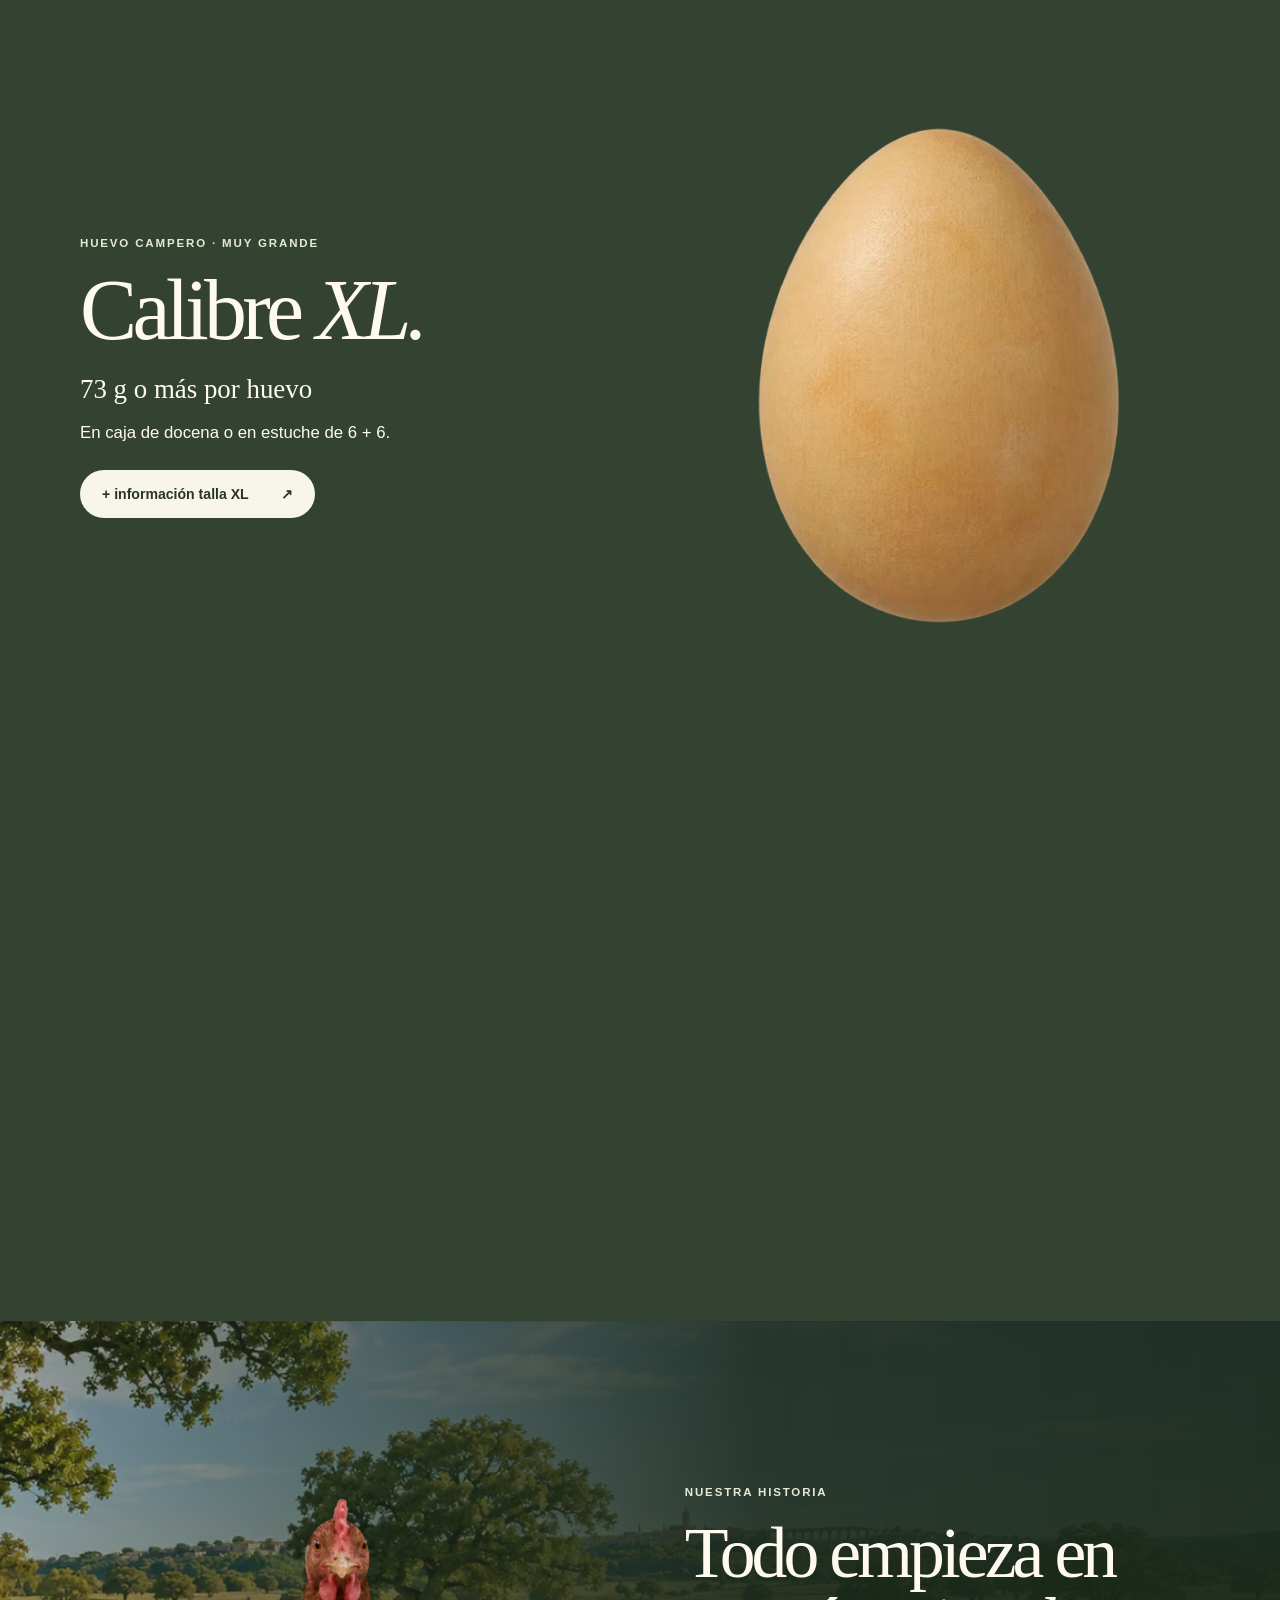
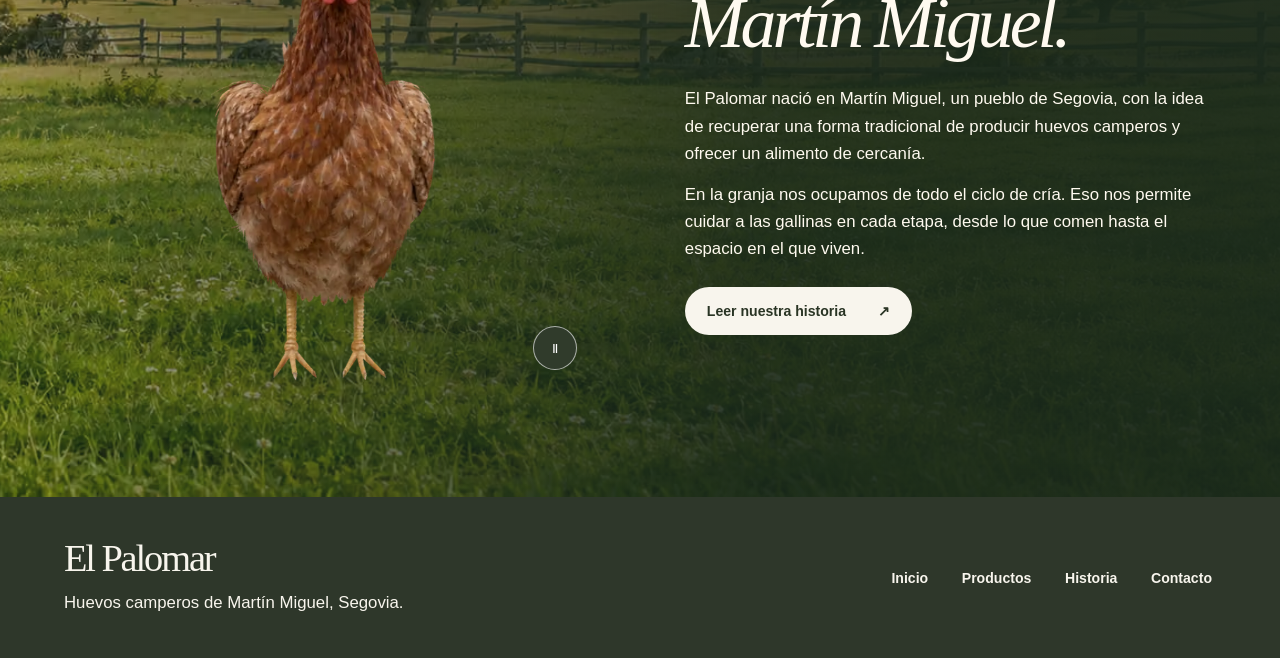
==== commit c5159fdb: "Unificar la cabecera con la marca vectorial y retirar el preloader" ====
--- a/index.html
+++ b/index.html
@@ -1,10 +1,10 @@
 <!doctype html>
 <html lang="es"><head><meta charset="utf-8"><meta name="viewport" content="width=device-width,initial-scale=1"><meta name="theme-color" content="#f8f5ed">
-<noscript><style>.scroll-scene{height:auto}.sticky{position:relative}.sticky>.intro,.pause{display:none}.home .top{position:sticky;left:auto;transform:none;visibility:visible}.scrolled .center{visibility:visible}</style></noscript><script>try{const key="palomar-arrival",stamp=Number(sessionStorage.getItem(key));sessionStorage.removeItem(key);if(Date.now()-stamp<8000&&!matchMedia("(prefers-reduced-motion:reduce)").matches)document.documentElement.classList.add("arriving")}catch{}</script><title>Huevos camperos de Martín Miguel · El Palomar</title><meta name="description" content="Descubre El Palomar, su historia y su catálogo de huevos camperos en cuatro calibres."><link rel="icon" href="./assets/favicon.svg" type="image/svg+xml"><style>@view-transition{navigation:auto}
+<noscript><style>.scroll-scene{height:auto}.sticky{position:relative}.sticky>.intro,.pause{display:none}.home .top{position:sticky;left:auto;transform:none;visibility:visible}.scrolled .center{visibility:visible}</style></noscript><title>Huevos camperos de Martín Miguel · El Palomar</title><meta name="description" content="Descubre El Palomar, su historia y su catálogo de huevos camperos en cuatro calibres."><link rel="icon" href="./assets/favicon.svg" type="image/svg+xml"><style>@view-transition{navigation:auto}
 :root{--paper:#f8f5ed;--ink:#262d22;--olive:#455138;--line:#c6c6b6;--gutter:clamp(20px,5vw,96px);color:var(--ink);background:var(--paper);font:16px/1.55 Georgia,serif}
 *{box-sizing:border-box}body{margin:0}a{color:inherit;text-underline-offset:5px}a:focus-visible{outline:3px solid #993914;outline-offset:3px}img,video{display:block}h1,h2,h3,p{margin:0}h1,h2,.word,.eggname{font-weight:400;line-height:.99;letter-spacing:-.055em}h1,h2{font-size:clamp(3.25rem,7.5vw,8.5rem);text-wrap:balance}em{font-weight:400}p{max-width:59ch}p:not(.kicker,.place){font:1.05rem/1.62 Arial,sans-serif}
 .skip{position:fixed;z-index:20;background:white;padding:12px;top:0;left:0;transform:translateY(-130%)}.skip:focus{transform:none}
-.top,.center{background:#faf9f2;color:#252b21;display:flex;align-items:center;border:1px solid #e0dfd3;border-radius:60px;z-index:5}.top{position:sticky;top:10px;justify-content:space-between;gap:16px;margin:10px auto 0;padding:6px 24px;width:min(940px,calc(100% - 32px));box-shadow:0 3px 20px #20271110}.home .top{position:fixed;left:50%;transform:translateX(-50%);margin:0;visibility:hidden}.home.scrolled .top,.home .top:focus-within{visibility:visible}.word{font-size:1.65rem;text-decoration:none;white-space:nowrap}.top nav,footer nav{display:flex;gap:clamp(6px,2vw,28px);flex-wrap:wrap}.top nav a,.center>a,footer nav a,.button,.down,.email,.detail>div>a:first-child{font:600 .88rem/1.3 Arial,sans-serif}.top nav a,.center>a,footer nav a{padding:12px 4px;text-decoration:none}.top nav a[aria-current],nav a:hover{text-decoration:underline}
+.top,.center{background:#faf9f2;color:#252b21;display:flex;align-items:center;border:1px solid #e0dfd3;border-radius:60px;z-index:5}.top{position:sticky;top:10px;justify-content:space-between;gap:16px;margin:10px auto 0;padding:6px 24px;width:min(940px,calc(100% - 32px));box-shadow:0 3px 20px #20271110}.home .top{position:fixed;left:50%;transform:translateX(-50%);margin:0;visibility:visible}.home.scrolled .top,.home .top:focus-within{visibility:visible}.word{font-size:1.65rem;text-decoration:none;white-space:nowrap}.top nav,footer nav{display:flex;gap:clamp(6px,2vw,28px);flex-wrap:wrap}.top nav a,.center>a,footer nav a,.button,.down,.email,.detail>div>a:first-child{font:600 .88rem/1.3 Arial,sans-serif}.top nav a,.center>a,footer nav a{padding:12px 4px;text-decoration:none}.top nav a[aria-current],nav a:hover{text-decoration:underline}
 .scroll-scene{height:185svh}.sticky{position:sticky;top:0;height:100svh;padding:12px}.landscape{position:absolute;inset:12px;overflow:hidden;border-radius:clamp(20px,3vw,54px);background:#b6b09c;clip-path:inset(var(--v,0%) var(--h,0%) round var(--r,3vw))}.landscape img,.landscape video,.shade{position:absolute;inset:0;width:100%;height:100%;object-fit:cover}.landscape video:not(.playing){visibility:hidden}.shade{background:linear-gradient(0deg,#151b12bf,transparent 35%,transparent 83%,#151b1226)}.hero-copy{position:absolute;bottom:7%;left:var(--gutter);color:#fff;opacity:var(--copy,1);pointer-events:none}.place,.kicker{font:600 .72rem/1.6 Arial,sans-serif;text-transform:uppercase;letter-spacing:.16em}.place span{margin:0 .4em}.hero-copy h1{margin-top:.1em;font-size:clamp(3rem,6.8vw,8rem)}.center{position:absolute;top:50%;left:50%;transform:translate(-50%,-50%);width:min(530px,86%);min-height:78px;padding:0 clamp(16px,2.5vw,40px);justify-content:space-between;box-shadow:0 8px 25px #17190e18}.brand img{width:clamp(108px,12vw,171px);height:auto;mix-blend-mode:multiply}.down{position:absolute;right:var(--gutter);bottom:7%;width:50px;height:50px;border:1px solid #fff9;border-radius:100%;color:white;background:#343c2e;display:grid;place-content:center;text-decoration:none;font-size:1.4rem}.scrolled .center,.scrolled .down{visibility:hidden}
 .intro,.collection,.formats,.story,.contact,.detail{padding:clamp(65px,8.5vw,150px) var(--gutter)}.intro{text-align:center;display:grid;justify-items:center;gap:22px}.intro p:last-child{max-width:520px}.kicker{color:var(--olive);margin-bottom:16px}.collection{background:#e8eadc}.collection>p:not(.kicker){margin-top:18px}.eggs{display:grid;grid-template-columns:repeat(4,1fr);gap:clamp(14px,2.6vw,54px);margin-top:32px}.egg{min-width:0;text-decoration:none;font:normal .95rem/1.5 Arial,sans-serif}.shelf{height:clamp(150px,21vw,350px);display:flex;align-items:flex-end;justify-content:center;background:radial-gradient(ellipse 32% 4% at 50% 96%,#49402c28,transparent);padding-bottom:6px}.shelf img{height:var(--size);width:auto;max-width:96%;object-fit:contain;transform-origin:center bottom}.egg:hover .shelf img{scale:1.035}.eggname{font:normal clamp(1.7rem,3vw,3rem)/1.2 Georgia,serif;border-top:1px solid #a5ac97;display:flex;align-items:center;justify-content:space-between;margin:16px 0 5px;padding-top:12px}.eggname span{font:normal 1rem Arial,sans-serif}.story,.detail,.contact{display:grid;grid-template-columns:1fr 1fr;gap:7vw;align-items:center}.portrait,.sample{border-radius:48% 48% 8px 8px;background:radial-gradient(ellipse at 48% 40%,#ecc497,#cd9c74);display:grid;justify-items:center;align-items:end;padding:34px 12px 0;overflow:hidden}.portrait img{height:clamp(310px,41vw,660px);width:auto}.story h1,.story h2,.contact h1,.detail h1{margin-bottom:26px}.story p+p{margin-top:14px}.button{display:inline-flex;align-items:center;gap:32px;border-radius:40px;background:var(--ink);color:white;text-decoration:none;padding:15px 22px;margin-top:24px}.button:hover{background:var(--olive)}.formats{display:grid;grid-template-columns:2fr 1fr 1fr;gap:30px}.formats h2{font-size:clamp(2.6rem,4vw,5rem)}.formats h3{font-size:1.45rem}.note{grid-column:1/-1;border-top:1px solid var(--line);padding-top:20px}.sample{background:#e6e7d6;border-radius:14px;align-items:center;min-height:370px}.sample img{width:45%;height:auto}.detail .kicker{margin-top:35px}.weight{font-weight:bold!important;margin-bottom:12px}.contact img{width:100%;height:auto;border-radius:100px 12px 12px 12px}.email{display:inline-block;margin:22px 0;font-size:clamp(1rem,2vw,1.55rem)}address{font-style:normal}footer{padding:42px var(--gutter);display:flex;align-items:center;justify-content:space-between;gap:24px;background:#2e372a;color:var(--paper)}footer .word{font-size:2.4rem}footer p{margin-top:10px}
 @media(max-width:700px){.sticky{padding:6px}.landscape{inset:6px}.center{min-height:62px}.top{padding:5px 10px;gap:6px;top:6px;width:calc(100% - 12px)}.top .word{font-size:1.12rem}.top nav{gap:2px}.top nav a{font-size:.77rem;padding:12px 5px}.hero-copy{bottom:8%;max-width:80%}.hero-copy h1{max-width:8ch}.down{bottom:8%}.eggs{grid-template-columns:1fr 1fr;row-gap:30px}.shelf{height:clamp(145px,39vw,245px)}.story,.detail,.contact,.formats{grid-template-columns:1fr}.story,.detail,.contact{gap:38px}.portrait img{height:350px}.formats{gap:22px}.sample{min-height:290px}.sample img{height:245px;width:auto}footer{flex-direction:column;align-items:start}footer nav{gap:16px}}
@@ -39,9 +39,9 @@
     body:has(.mobile-sheet:popover-open) .burger span:first-child{transform:translateY(6px) rotate(45deg)}
     body:has(.mobile-sheet:popover-open) .burger span:nth-child(2){opacity:0}
     body:has(.mobile-sheet:popover-open) .burger span:last-child{transform:translateY(-6px) rotate(-45deg)}
-    .mobile-sheet{position:fixed;inset:0;margin:0;width:100%;max-width:none;height:100dvh;max-height:none;overflow:auto;overscroll-behavior:contain;border:0;border-radius:0;color:var(--ink);padding:max(16px,env(safe-area-inset-top)) max(24px,env(safe-area-inset-right)) max(28px,env(safe-area-inset-bottom)) max(24px,env(safe-area-inset-left));grid-template-rows:auto minmax(96px,1fr) auto;transform:translateY(100%);transition:transform .46s cubic-bezier(.22,.8,.2,1),display .46s allow-discrete,overlay .46s allow-discrete}
-    .mobile-sheet:popover-open{display:grid;transform:translateY(0)}
-    @starting-style{.mobile-sheet:popover-open{transform:translateY(100%)}}
+    .mobile-sheet{position:fixed;inset:0;margin:0;width:100%;max-width:none;height:100dvh;max-height:none;overflow:auto;overscroll-behavior:contain;border:0;border-radius:0;color:var(--ink);padding:max(16px,env(safe-area-inset-top)) max(24px,env(safe-area-inset-right)) max(28px,env(safe-area-inset-bottom)) max(24px,env(safe-area-inset-left));grid-template-rows:auto 1fr;--menu-origin:50% 78%;clip-path:ellipse(8% 5% at var(--menu-origin));opacity:0;transform:translateY(100%);transition:clip-path .5s cubic-bezier(.2,.75,.2,1),transform .5s cubic-bezier(.2,.75,.2,1),opacity .5s ease,display .5s allow-discrete,overlay .5s allow-discrete}
+    .mobile-sheet:popover-open{display:grid;opacity:1;clip-path:ellipse(155% 160% at var(--menu-origin));transform:translateY(0)}
+    @starting-style{.mobile-sheet:popover-open{opacity:0;clip-path:ellipse(8% 5% at var(--menu-origin));transform:translateY(100%)}}
     .mobile-sheet::backdrop{background:#20271d26}
     html:has(.mobile-sheet:popover-open){overflow:hidden}
     .sheet-head{display:flex;align-items:center;justify-content:space-between;margin-bottom:10px}
@@ -70,14 +70,9 @@
 @media(max-width:700px){.walk-heading{gap:18px}.calibre-layout{grid-template-columns:1fr;align-content:center;gap:22px;text-align:center;padding:68px 0 28px}.calibre-chapter:nth-of-type(even) .shell-space{order:0}.shell-model{height:calc(min(35svh,300px) * var(--proportion))}.calibre-copy p{margin-inline:auto}.calibre-copy .calibre-title{font-size:clamp(2.8rem,9vw,4rem);margin-bottom:8px}.calibre-copy .kicker{margin-bottom:8px}.calibre-copy .button{margin-top:14px}.calibre-chapter .calibre-frame::before,.calibre-chapter:nth-of-type(even) .calibre-frame::before{background:linear-gradient(0deg,#233122f7,#28392388),url('./assets/pradera-vertical.avif') center/cover}}
 
 @view-transition{navigation:none}
-.fry-curtain{position:fixed;inset:0;z-index:30;display:grid;place-items:center;background:white;opacity:0;visibility:hidden;pointer-events:none;transition:opacity .24s ease,visibility 0s .24s}
-.frying-egg{display:block;aspect-ratio:9/5;object-fit:contain;height:auto;width:min(64vw,36rem,74svh);background:white}
-.departing .fry-curtain,.arriving .fry-curtain{opacity:1;visibility:visible;pointer-events:auto;transition-delay:0s}
-.arriving .fry-curtain video{background:white url('./assets/huevo-frito.webp') center/contain no-repeat}
-.menu-film{display:grid;place-items:center}.menu-film video{width:min(100%,200px,32svh)}
-.mobile-sheet{background:white}.mobile-sheet:popover-open .menu-film{animation:fry-reveal .4s ease both}
-@keyframes fry-reveal{from{opacity:0;transform:translateY(4px)}to{opacity:1;transform:none}}
-@media(prefers-reduced-motion:reduce){.fry-curtain,.menu-film{transition:none;animation:none!important}.menu-film{background:white url('./assets/huevo-frito.webp') center/contain no-repeat}.menu-film video{visibility:hidden}}
+.frying-egg{display:block;aspect-ratio:9/5;object-fit:contain;height:auto;width:min(64vw,36rem,74svh);background:transparent}
+.menu-film{display:grid;place-items:center}.menu-film .frying-egg{width:min(100%,200px,32svh)}
+.mobile-sheet{background:white}
 
 .calibre-run{position:relative;isolation:isolate}
 .pasture{display:none}
@@ -95,26 +90,77 @@
 }
 @media(max-width:700px){.walk-enabled .pasture{background-image:linear-gradient(0deg,#233122f7,#28392388),url('./assets/pradera-vertical.avif')}.pasture-next{background-image:linear-gradient(0deg,#233122f7,#28392388),url('./assets/horizonte-movil.avif')}}
 .shell-model.in-flight{opacity:0}
-.departing .frying-egg,.mobile-sheet:popover-open .frying-egg{background:white url('./assets/huevo-crudo.webp') center/contain no-repeat}
-.departing .frying-egg{animation:fry-reveal .32s ease both}
-@media(max-height:450px){.menu-film video{width:min(130px,26svh)}}
+@media(max-height:450px){.menu-film .frying-egg{width:min(130px,26svh)}}
 @media(max-height:479px) and (min-aspect-ratio:1/1){.calibre-layout{grid-template-columns:1fr 1fr;gap:4%;padding:42px 0 18px;text-align:left}.shell-model{height:calc(54svh * var(--proportion))}.calibre-copy .calibre-title{font-size:2.3rem;margin-bottom:5px}.calibre-copy .kicker{margin:0}.calibre-copy .calibre-weight{margin-bottom:3px}.calibre-copy .button{margin-top:8px}.calibre-chapter:nth-of-type(even) .shell-space{order:2}}
 
-@media(max-width:700px){.menu-film video{width:min(74vw,310px,46dvh)}}
-@media(max-width:700px) and (max-height:480px) and (orientation:landscape){.mobile-sheet{grid-template: auto 1fr / 1fr 1fr;column-gap:24px}.sheet-head{grid-column:1/-1}.menu-film video{width:min(100%,220px)}.mobile-sheet nav{align-self:center}}
+@media(max-width:700px){
+  .menu-body{align-self:center;width:min(100%,32rem);margin-inline:auto;display:grid;gap:clamp(12px,3.6dvh,36px)}
+  .mobile-sheet nav a{min-height:clamp(52px,8.6dvh,80px);font-size:clamp(2rem,8.2vw,3.6rem)}
+  .menu-film .frying-egg{width:min(72vw,300px,46dvh)}
+}
+@media(max-width:700px) and (max-height:480px) and (orientation:landscape){
+  .mobile-sheet{--menu-origin:76% 55%}
+  .menu-body{width:100%;grid-template-columns:1fr 1fr;align-items:center;gap:24px}
+  .menu-film .frying-egg{width:min(100%,220px)}
+  .mobile-sheet nav a{font-size:1.75rem;min-height:46px}
+}
 
 .story{position:relative;isolation:isolate;z-index:1;background-color:#263723;background-image:linear-gradient(90deg,#24332368,#19281be8 59%,#19281bf2),url('./assets/horizonte.avif');background-position:center;background-size:cover;color:#fffaf0}
 .story .portrait{background:transparent;border-radius:0;overflow:visible}
 .story-copy{position:relative}.story-copy .kicker{color:#e6ead8}.story-copy h1,.story-copy h2{font-size:clamp(3rem,5.6vw,6.5rem)}.story-copy .button{background:#f8f5ed;color:#293424}
 @media(max-width:700px){.story{background-image:linear-gradient(0deg,#19281bf0 10%,#203321cc 72%,#24332388),url('./assets/horizonte-movil.avif');gap:24px}.story .portrait{padding-top:0}.story .portrait img{height:min(32svh,300px);width:auto}.story-copy h1,.story-copy h2{margin-bottom:18px}}
-</style><script defer src="./app.js?v=sarten1"></script></head>
-<body class="home"><a class="skip" href="#principal">Saltar al contenido</a><header class="top"><a class="word" href="./">El Palomar</a><nav aria-label="Principal"><a href="./" aria-current="page">Inicio</a><a href="./productos/">Productos</a><a href="./historia/">Historia</a><a href="./contacto/">Contacto</a></nav></header>
+@media(prefers-reduced-motion:no-preference){
+  .mobile-sheet:popover-open .albumen{transform-origin:155px 117px;animation:albumen-set 1.12s cubic-bezier(.21,.68,.28,1) both}
+  .mobile-sheet:popover-open .set-white{animation:white-bloom 1.08s ease-out both}
+  .mobile-sheet:popover-open .yolk-dome{transform-origin:158px 137px;animation:yolk-settle .85s ease-out both}
+}
+@keyframes albumen-set{0%{opacity:.18;transform:scale(.67,.73)}45%{opacity:.76;transform:scale(.93,.95)}100%{opacity:1;transform:scale(1)}}
+@keyframes white-bloom{from{opacity:0}to{opacity:.56}}
+@keyframes yolk-settle{0%{transform:scale(.94,1.07)}65%{transform:scale(1.015,.985)}100%{transform:scale(1)}}
+
+.brand-link{display:inline-flex;align-items:center;flex-shrink:0;border-radius:8px}
+.brand-link img{width:100px;height:auto}
+.sheet-head .brand-link img{width:92px}
+@media(max-width:700px){
+  @supports selector(:popover-open){
+    .home .top,.inside .top{display:flex;position:fixed;top:max(12px,env(safe-area-inset-top));left:max(12px,env(safe-area-inset-left));transform:none;margin:0;width:auto;padding:5px 12px;border-radius:16px}
+    .top nav{display:none}
+    .top .brand-link img{width:72px}
+  }
+}
+</style><script defer src="./app.js?v=cabecera"></script></head>
+<body class="home"><a class="skip" href="#principal">Saltar al contenido</a><header class="top"><a class="brand-link" href="./" aria-label="El Palomar, inicio"><img src="./assets/el-palomar.svg" width="1272" height="759" alt="El Palomar"></a><nav aria-label="Principal"><a href="./" aria-current="page">Inicio</a><a href="./productos/">Productos</a><a href="./historia/">Historia</a><a href="./contacto/">Contacto</a></nav></header>
 <button class="burger" type="button" popovertarget="mobile-menu" aria-label="Menú principal" aria-controls="mobile-menu"><span></span><span></span><span></span></button>
-<div class="mobile-sheet" id="mobile-menu" popover="auto"><div class="sheet-head"><a class="word" href="./">El Palomar</a><button type="button" class="sheet-close" autofocus aria-label="Cerrar menú" popovertarget="mobile-menu" popovertargetaction="hide">×</button></div><div class="menu-film"><video class="frying-egg" muted playsinline preload="none" aria-hidden="true" data-src="./assets/huevo-sarten.mp4"></video></div><nav aria-label="Menú móvil"><a href="./" aria-current="page">Inicio</a><a href="./productos/">Productos</a><a href="./historia/">Historia</a><a href="./contacto/">Contacto</a></nav></div>
-<div class="fry-curtain" aria-hidden="true"><video class="frying-egg" muted playsinline preload="none" aria-hidden="true" data-src="./assets/huevo-sarten.mp4"></video></div><main id="principal"><div class="scroll-scene"><section class="sticky"><div class="landscape"><picture><source media="(max-aspect-ratio: 3/4)" srcset="./assets/campo-vertical.avif"><img fetchpriority="high" width="880" height="495" src="./assets/campo.avif" alt=""></picture><div class="shade"></div></div>
+<div class="mobile-sheet" id="mobile-menu" popover="auto"><div class="sheet-head"><a class="brand-link" href="./" aria-label="El Palomar, inicio"><img src="./assets/el-palomar.svg" width="1272" height="759" alt="El Palomar"></a><button type="button" class="sheet-close" autofocus aria-label="Cerrar menú" popovertarget="mobile-menu" popovertargetaction="hide">×</button></div><div class="menu-body"><nav aria-label="Menú móvil"><a href="./" aria-current="page">Inicio</a><a href="./productos/">Productos</a><a href="./historia/">Historia</a><a href="./contacto/">Contacto</a></nav><div class="menu-film"><svg xmlns="http://www.w3.org/2000/svg" class="frying-egg" viewBox="0 0 400 225" aria-hidden="true" focusable="false">
+  <defs>
+    <radialGradient id="menu-egg-white" cx=".42" cy=".36" r=".73">
+      <stop stop-color="#fffbed"/><stop offset=".55" stop-color="#fffef9"/><stop offset=".86" stop-color="#eee9d8"/><stop offset=".96" stop-color="#e2d6b8"/><stop offset="1" stop-color="#d9c79e"/>
+    </radialGradient>
+    <radialGradient id="menu-egg-yolk" cx=".36" cy=".27" r=".8">
+      <stop stop-color="#ffda67"/><stop offset=".34" stop-color="#ffc440"/><stop offset=".72" stop-color="#f9a223"/><stop offset=".95" stop-color="#e48b1c"/><stop offset="1" stop-color="#da8320"/>
+    </radialGradient>
+    <radialGradient id="menu-egg-light"><stop stop-color="#fff4c5" stop-opacity=".85"/><stop offset="1" stop-color="#fff4c5" stop-opacity="0"/></radialGradient>
+    <radialGradient id="menu-egg-shade"><stop stop-color="#916e34" stop-opacity=".25"/><stop offset="1" stop-color="#916e34" stop-opacity="0"/></radialGradient>
+    <path id="menu-egg-edge" d="M38 125C36 112 49 100 64 95C78 90 80 76 98 68C116 60 130 67 148 63C167 59 171 47 194 49C217 50 231 64 252 65C278 66 291 60 312 72C326 80 326 91 342 99C359 108 370 120 365 133C363 149 348 150 336 163C325 177 309 183 288 180C266 176 253 184 231 182C206 181 194 173 173 177C149 182 135 191 111 184C93 179 82 169 66 166C46 161 32 147 38 125Z"/>
+  </defs>
+  <g class="albumen">
+    <use href="#menu-egg-edge" fill="#dfd2b4" transform="translate(0 1.5)"/>
+    <use href="#menu-egg-edge" fill="url(#menu-egg-white)"/>
+    <g class="set-white" fill="#fff" opacity=".56">
+      <path d="M51 125C61 104 83 110 99 89C111 73 131 79 141 79C124 88 115 99 106 113C92 132 64 135 51 125Z"/>
+      <path d="M231 76C256 86 279 70 301 78C319 84 322 98 337 106C311 99 303 108 283 102C263 96 245 97 231 76Z"/>
+    </g>
+  </g>
+  <g class="yolk-dome">
+    <ellipse cx="161" cy="131" rx="66" ry="34" fill="url(#menu-egg-shade)"/>
+    <path d="M105 121C105 99 126 79 153 77C180 74 205 90 210 112C216 134 196 145 170 148C139 152 107 144 105 126Z" fill="url(#menu-egg-yolk)"/>
+    <ellipse cx="139" cy="95" rx="21" ry="8" transform="rotate(-22 139 95)" fill="url(#menu-egg-light)"/>
+  </g>
+</svg>
+</div></div></div>
+<main id="principal"><div class="scroll-scene"><section class="sticky"><div class="landscape"><picture><source media="(max-aspect-ratio: 3/4)" srcset="./assets/campo-vertical.avif"><img fetchpriority="high" width="880" height="495" src="./assets/campo.avif" alt=""></picture><div class="shade"></div></div>
 <div class="bird-stage"><img class="pair" width="720" height="716" srcset="./assets/pareja-compacta.avif 440w, ./assets/pareja.avif 720w" sizes="(max-width: 600px) 88vw, 53vh" src="./assets/pareja.avif" data-motion="./assets/pareja-viva.webp" alt="Dos gallinas camperas de El Palomar"><section class="intro" id="proyecto"><p class="kicker">El proyecto</p><h2>Del campo <em>a la mesa.</em></h2><p>En El Palomar criamos gallinas camperas en Martín Miguel, Segovia. Cuidamos su alimentación y su entorno a lo largo de todo el ciclo de cría.</p></section></div>
 <div class="hero-copy"><p class="place">Martín Miguel <span> / </span> Segovia</p><h1>Huevos <em>camperos.</em></h1></div>
-<nav class="center" aria-label="Portada"><a href="./productos/">Productos</a><a class="brand" href="./" aria-label="El Palomar, inicio"><img src="./assets/marca.webp" width="326" height="65" alt="El Palomar"></a><a href="./historia/">Historia</a></nav>
 <button class="pause" type="button" aria-label="Pausar movimiento">Ⅱ</button><a class="down" href="#presentacion" aria-label="Descubrir el proyecto">↓</a></section><span id="presentacion"></span></div><section class="walkthrough"><div class="walk-heading"><h2>Cuatro <em>calibres.</em></h2>
       <nav aria-label="Elegir calibre"><a href="#calibre-s" aria-label="Ir al calibre S">S</a><a href="#calibre-m" aria-label="Ir al calibre M">M</a><a href="#calibre-l" aria-label="Ir al calibre L">L</a><a href="#calibre-xl" aria-label="Ir al calibre XL">XL</a></nav></div><div class="calibre-run"><div class="pasture" aria-hidden="true"><div class="pasture-next"></div></div><article class="calibre-chapter" id="calibre-s" style="--proportion:0.76">
           <div class="calibre-frame"><div class="calibre-layout">
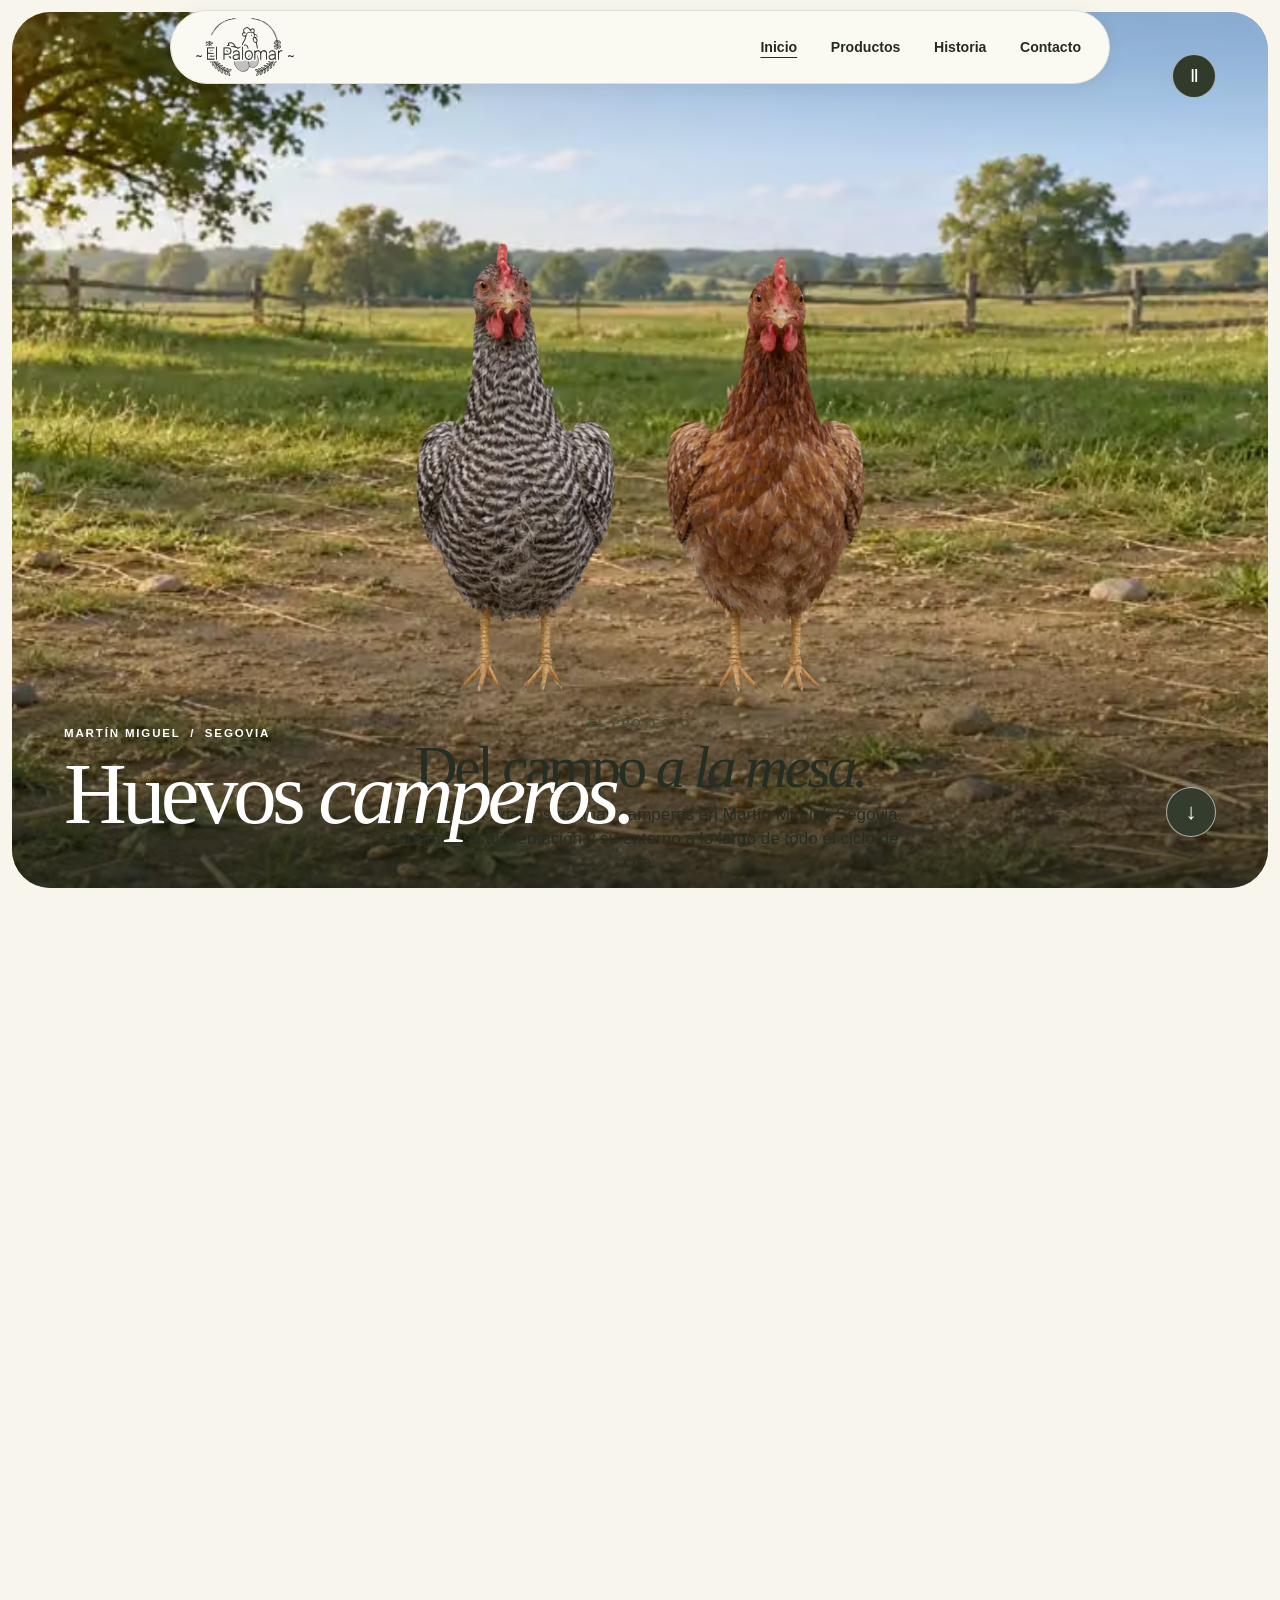
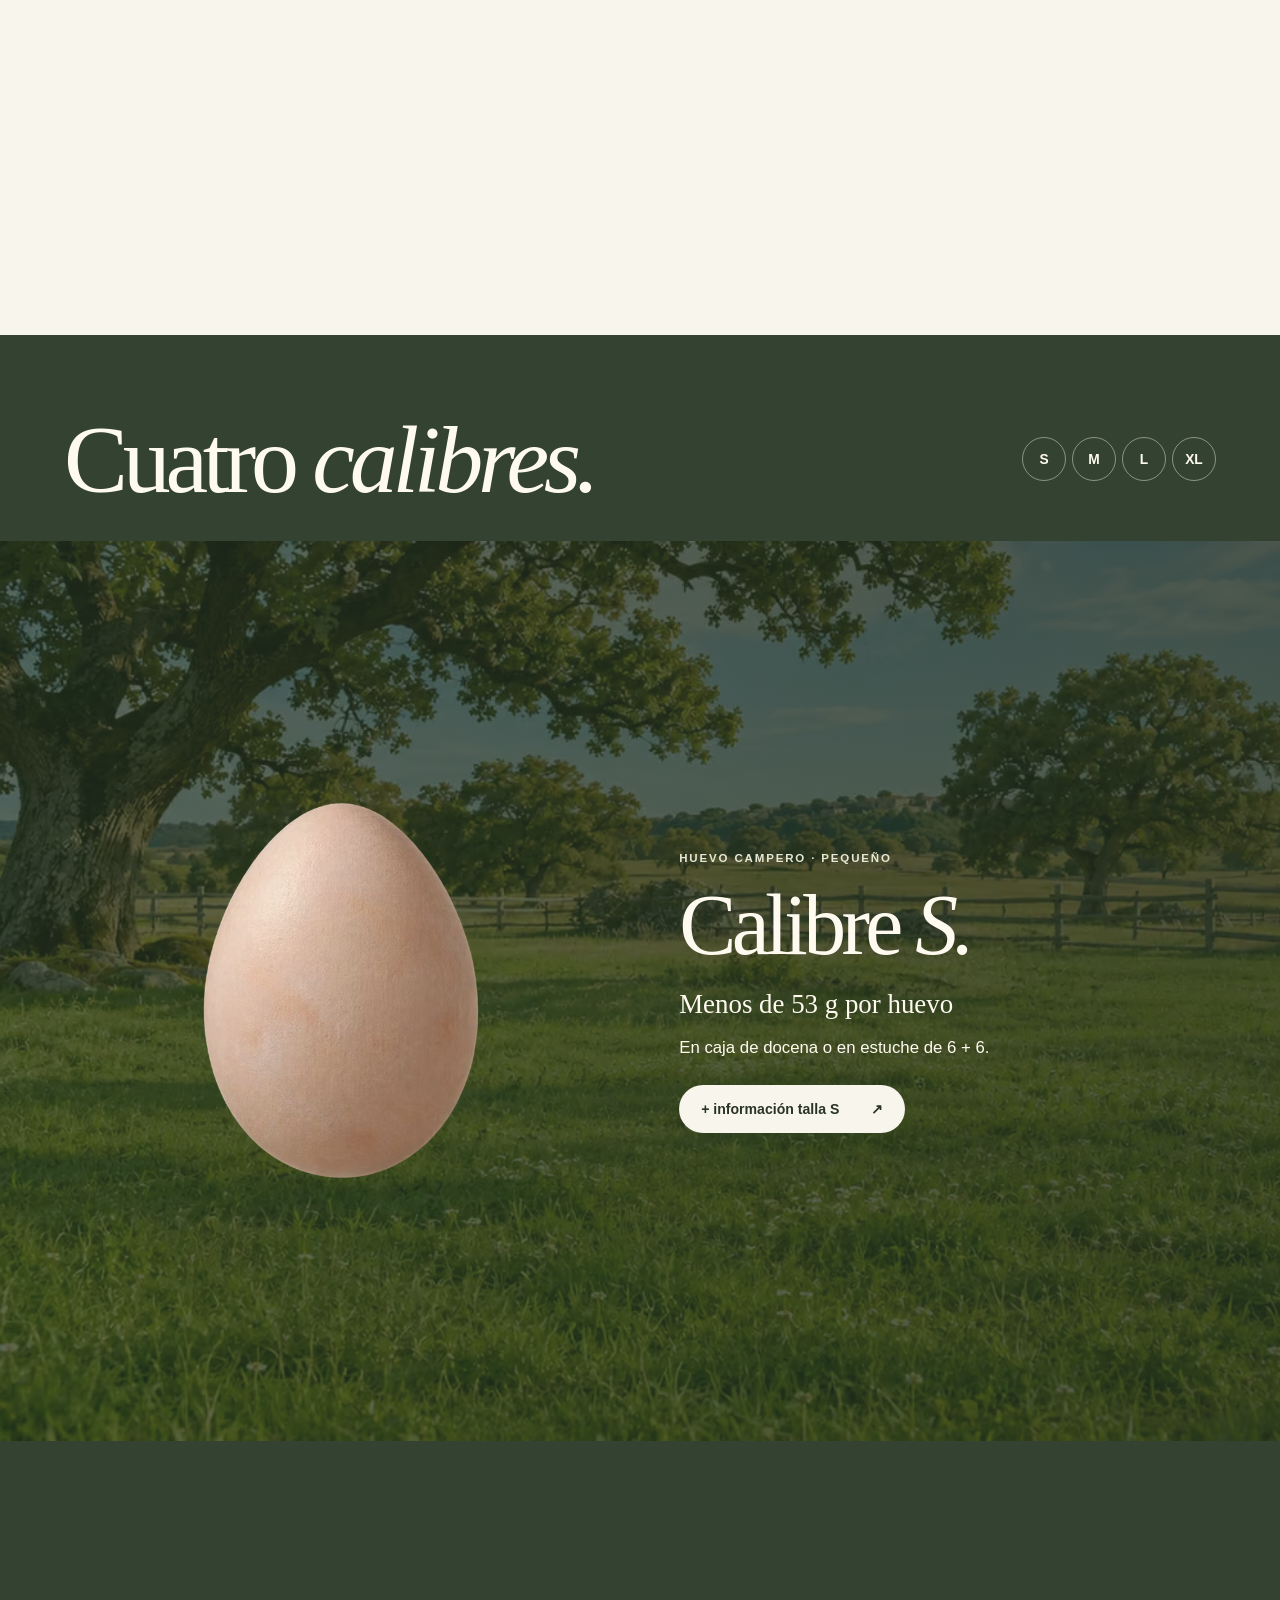
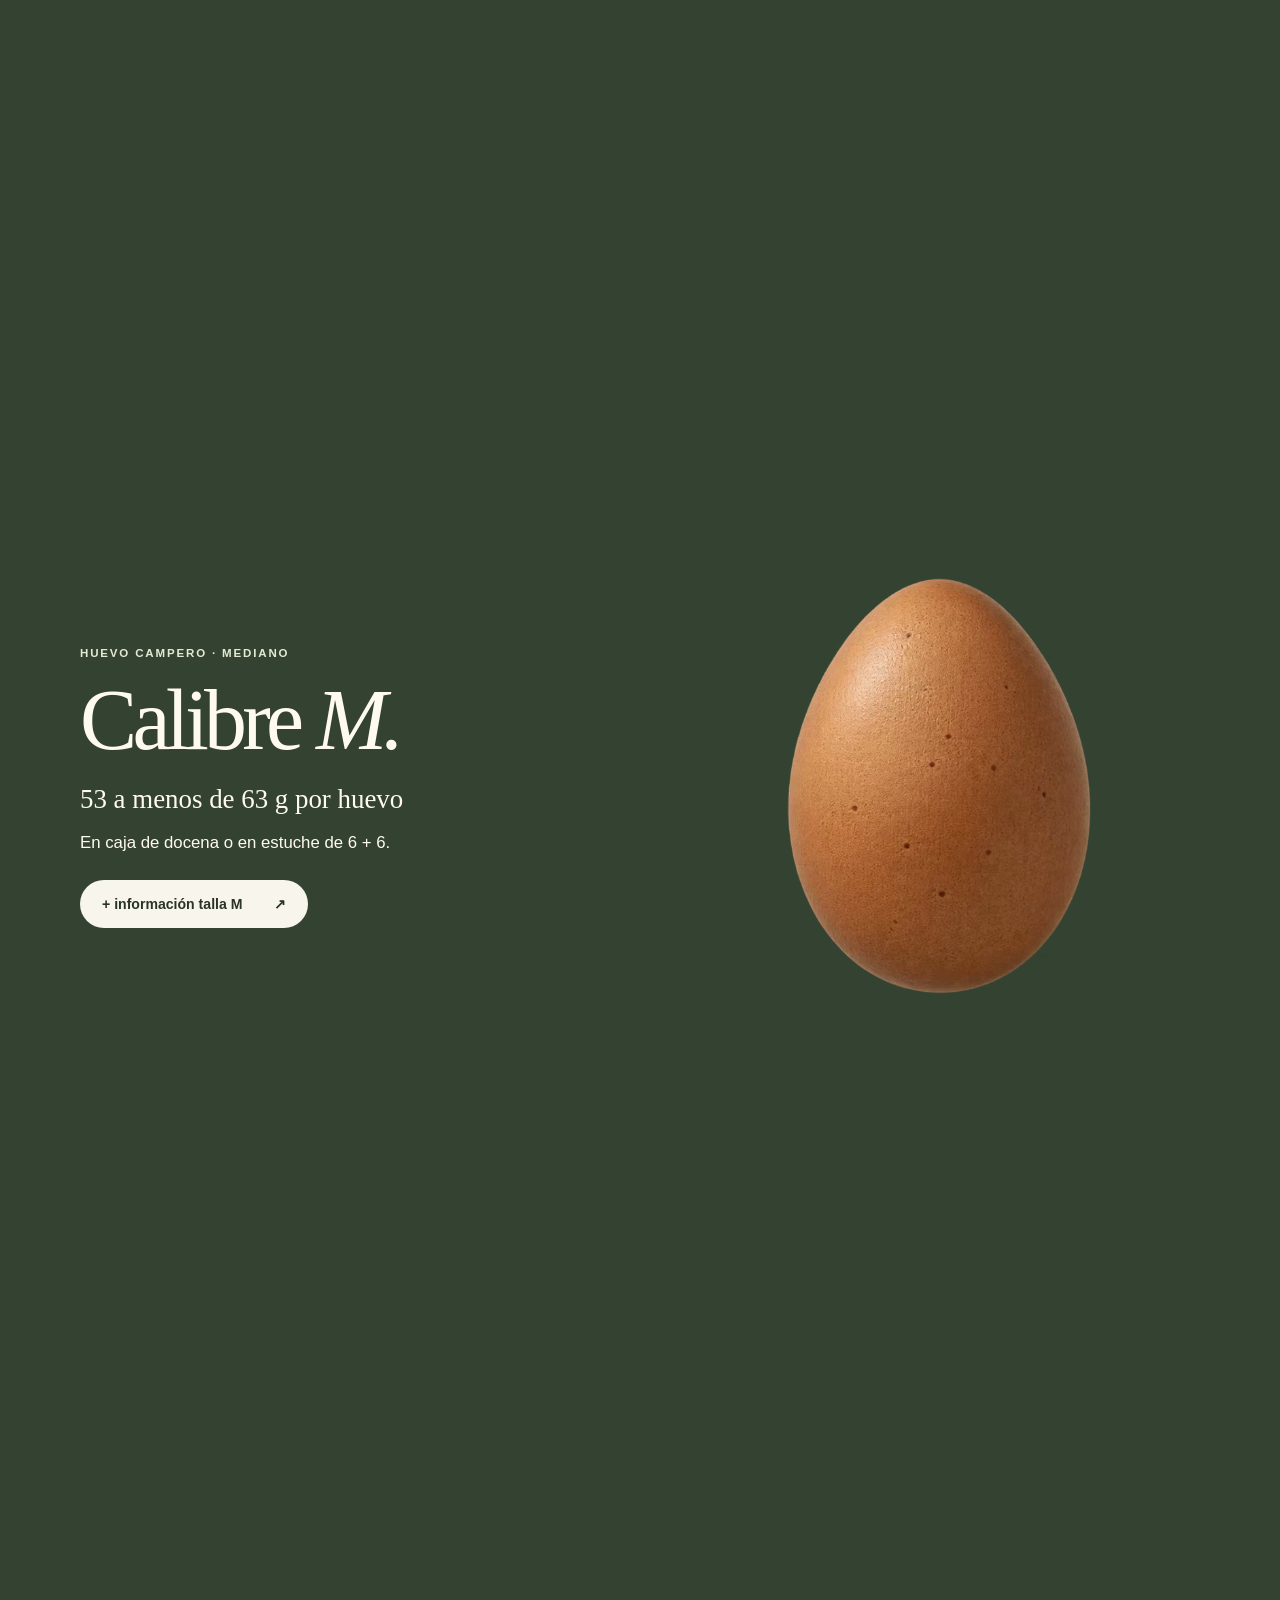
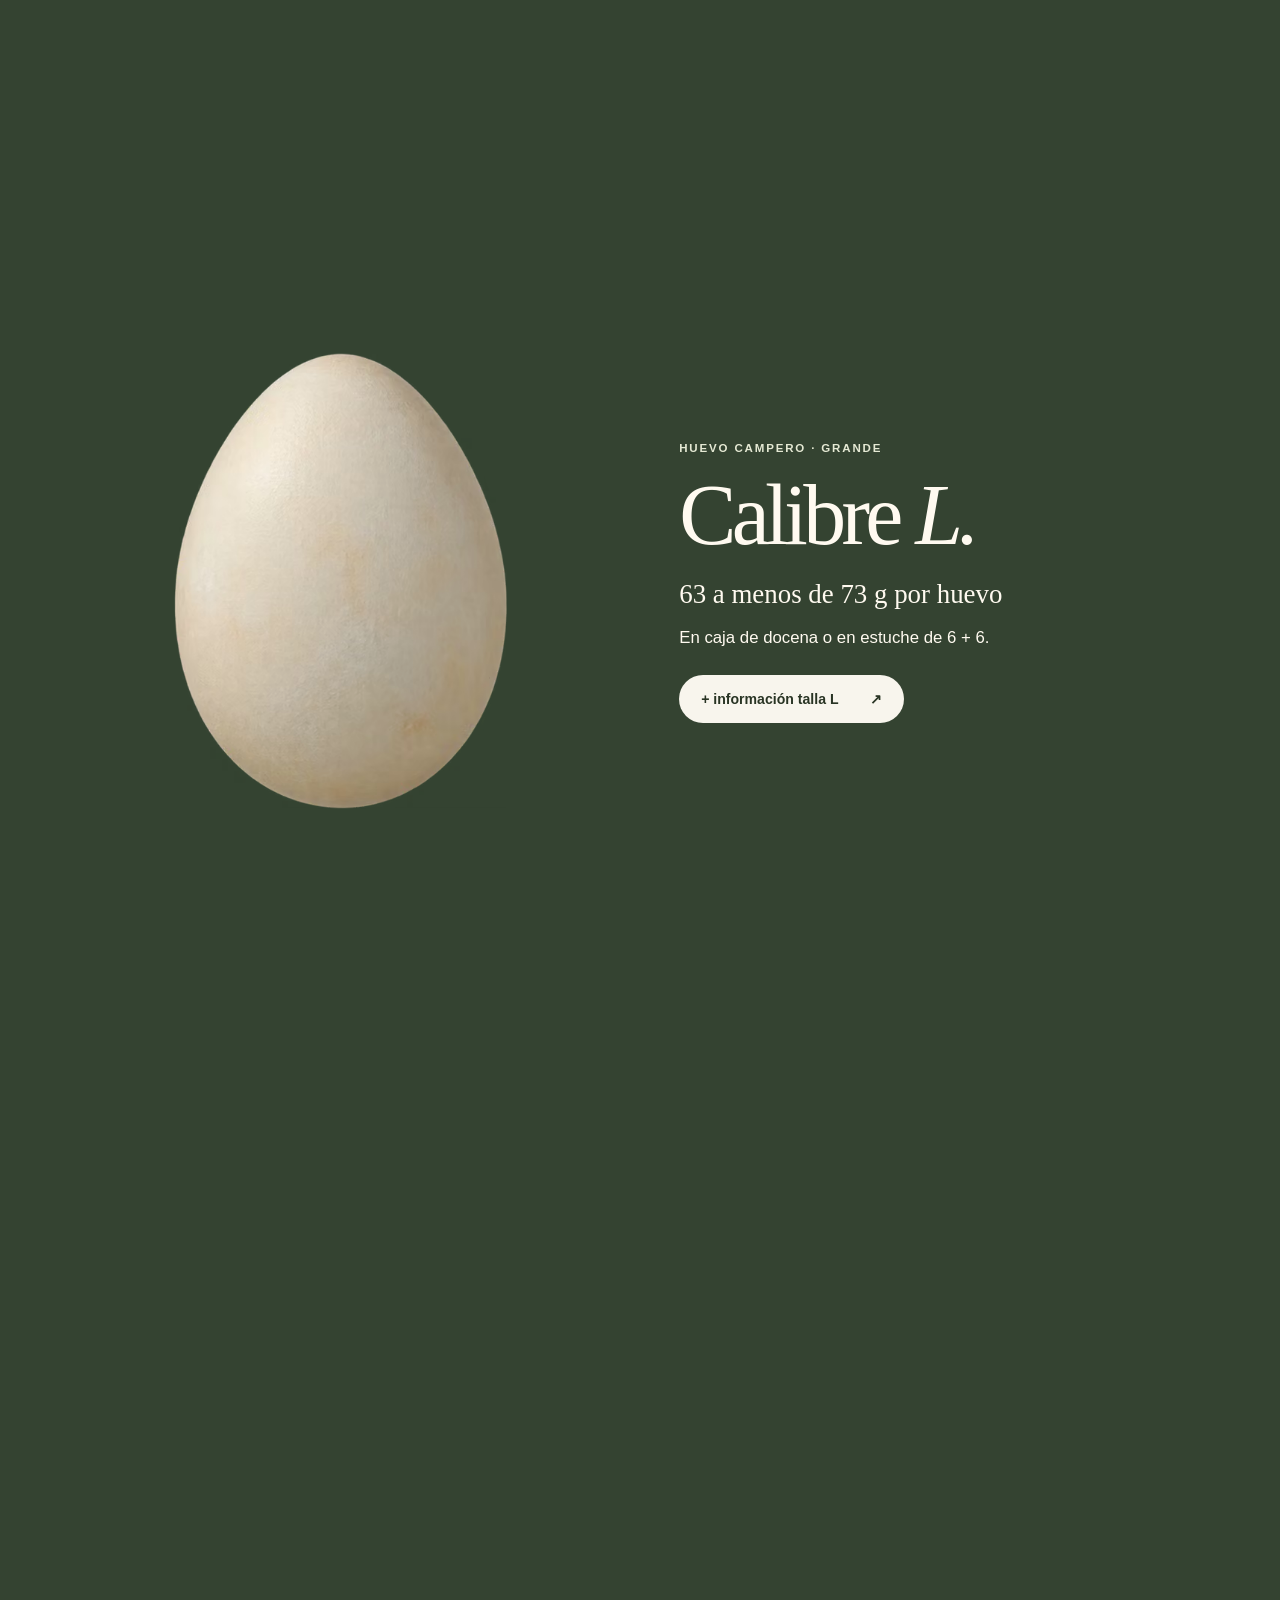
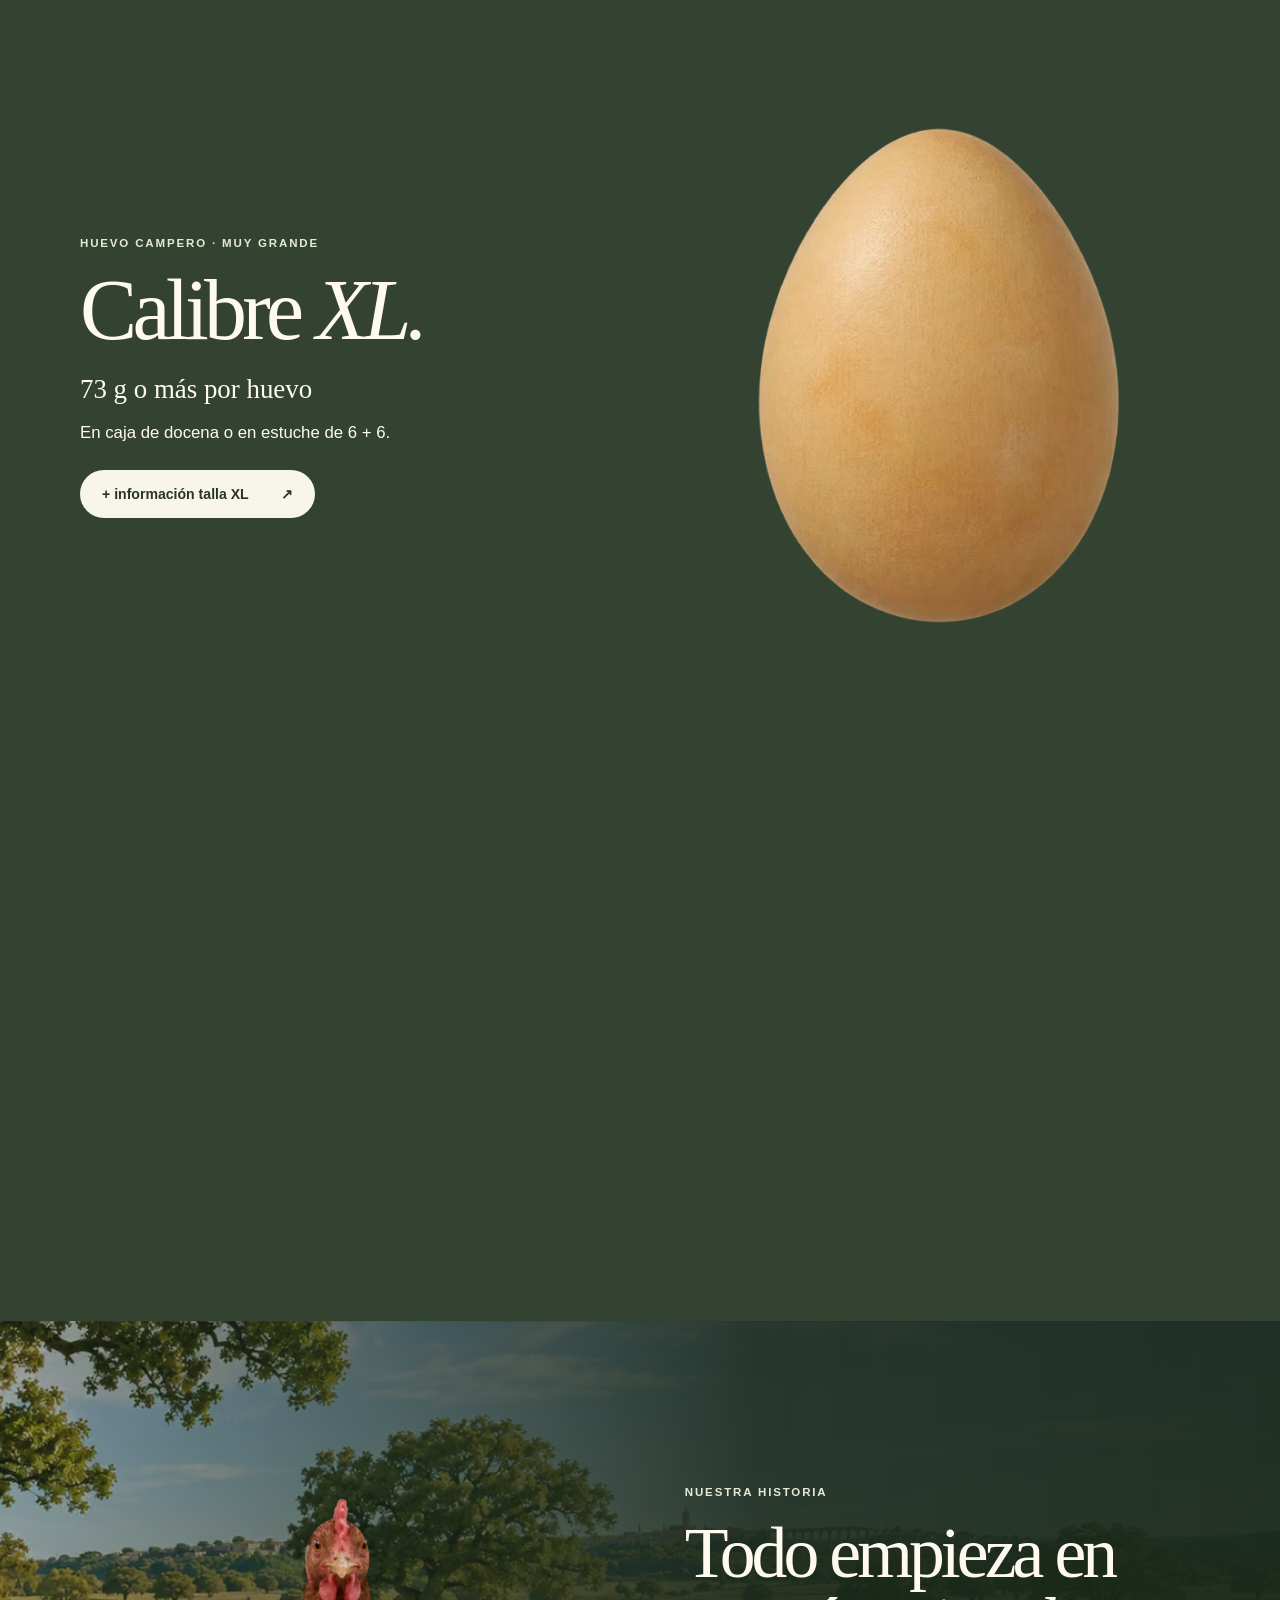
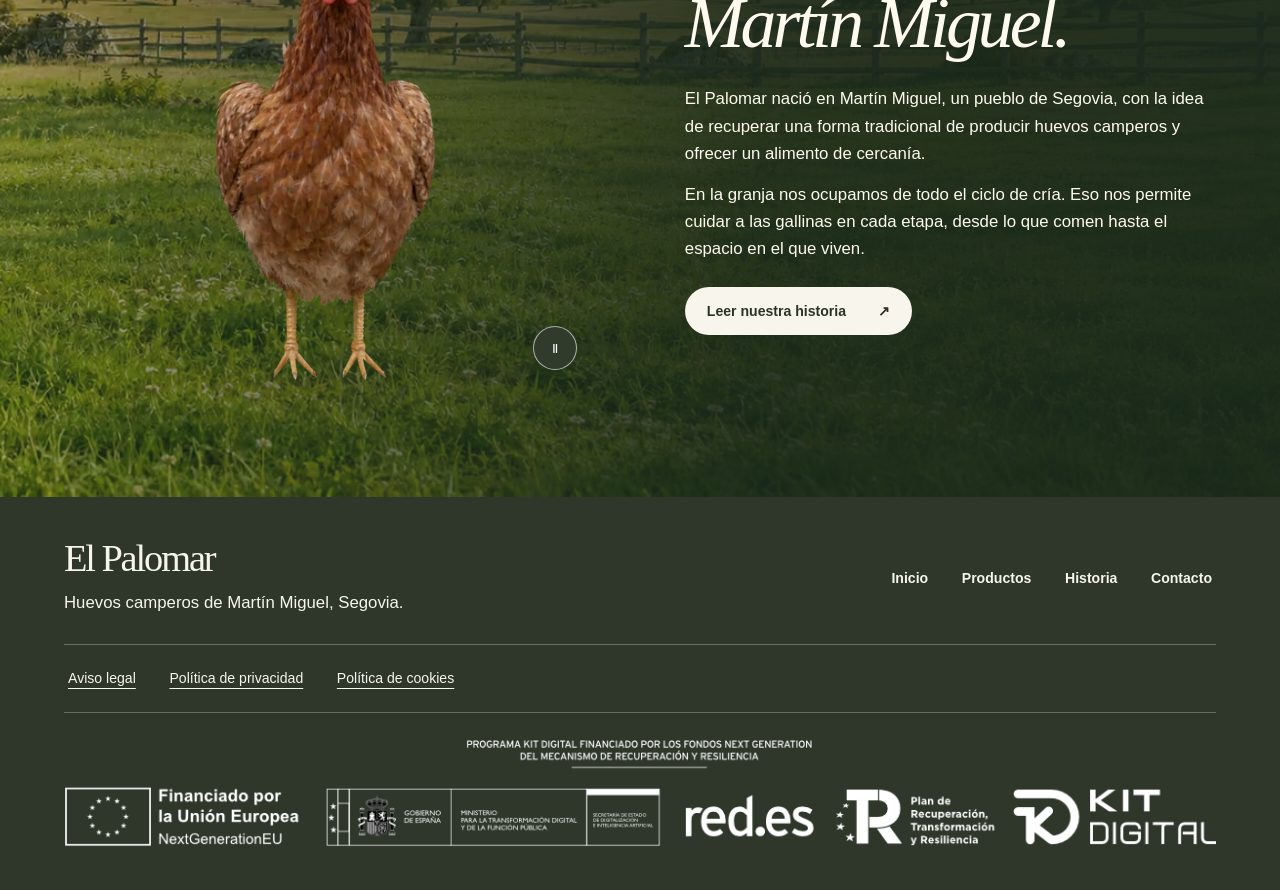
==== commit dda7501e: "Añadir faldón del Kit Digital y páginas de información legal" ====
--- a/index.html
+++ b/index.html
@@ -128,6 +128,10 @@
     .top .brand-link img{width:72px}
   }
 }
+
+footer{display:block}.footer-main{display:flex;align-items:center;justify-content:space-between;gap:24px}.legal-links{border-top:1px solid #ffffff45;margin-top:28px;padding:12px 0}.legal-links a{text-decoration:underline;font-weight:400}.funding{border-top:1px solid #ffffff45;padding-top:26px}.funding>img{width:100%;max-width:1180px;height:auto;margin:auto}.funding-mobile{display:none}
+.legal-page{max-width:850px;padding:clamp(76px,9vw,140px) var(--gutter);margin:auto;box-sizing:content-box}.legal-page h1{font-size:clamp(2.8rem,6vw,5.8rem)}.legal-page h2{font-size:clamp(1.65rem,3vw,2.2rem);margin:40px 0 14px}.legal-page p{max-width:70ch}.legal-page p+p{margin-top:12px}.legal-page a{overflow-wrap:anywhere}
+@media(max-width:700px){.footer-main{display:grid}.legal-links{gap:0 16px}.funding>img{display:none}.funding-mobile{max-width:380px;margin:auto;display:flex;align-items:center;justify-content:center;flex-wrap:wrap;gap:14px 4%}.funding-mobile svg{display:block;overflow:hidden;max-width:100%;height:auto}.funding-mobile svg:first-child{width:90%;margin:0 4% 4px}.funding-mobile svg:nth-child(2){width:37%}.funding-mobile svg:nth-child(3){width:54%}.funding-mobile svg:nth-child(n+4){width:27%}}
 </style><script defer src="./app.js?v=cabecera"></script></head>
 <body class="home"><a class="skip" href="#principal">Saltar al contenido</a><header class="top"><a class="brand-link" href="./" aria-label="El Palomar, inicio"><img src="./assets/el-palomar.svg" width="1272" height="759" alt="El Palomar"></a><nav aria-label="Principal"><a href="./" aria-current="page">Inicio</a><a href="./productos/">Productos</a><a href="./historia/">Historia</a><a href="./contacto/">Contacto</a></nav></header>
 <button class="burger" type="button" popovertarget="mobile-menu" aria-label="Menú principal" aria-controls="mobile-menu"><span></span><span></span><span></span></button>
@@ -187,4 +191,6 @@
             <p class="calibre-weight">73 g o más por huevo</p><p>En caja de docena o en estuche de 6 + 6.</p>
             <a class="button" href="./productos/xl/">+ información talla XL <span aria-hidden="true">↗</span></a></div>
           </div></div></article></div></section><section class="story" aria-labelledby="origen-titulo"><div class="portrait"><img width="370" height="744" loading="lazy" src="./assets/cobriza.avif" data-motion="./assets/cobriza-viva.webp" alt="Gallina de plumaje cobrizo de El Palomar"><button type="button" class="motion-control" aria-label="Pausar la gallina">Ⅱ</button></div><div class="story-copy"><p class="kicker">Nuestra historia</p><h2 id="origen-titulo">Todo empieza en <em>Martín Miguel.</em></h2><p>El Palomar nació en Martín Miguel, un pueblo de Segovia, con la idea de recuperar una forma tradicional de producir huevos camperos y ofrecer un alimento de cercanía.</p><p>En la granja nos ocupamos de todo el ciclo de cría. Eso nos permite cuidar a las gallinas en cada etapa, desde lo que comen hasta el espacio en el que viven.</p><a class="button" href="./historia/">Leer nuestra historia <span aria-hidden="true">↗</span></a></div></section></main>
-<footer><div><a class="word" href="./">El Palomar</a><p>Huevos camperos de Martín Miguel, Segovia.</p></div><nav aria-label="Pie de página"><a href="./" aria-current="page">Inicio</a><a href="./productos/">Productos</a><a href="./historia/">Historia</a><a href="./contacto/">Contacto</a></nav></footer></body></html>+<footer><div class="footer-main"><div><a class="word" href="./">El Palomar</a><p>Huevos camperos de Martín Miguel, Segovia.</p></div><nav aria-label="Pie de página"><a href="./" aria-current="page">Inicio</a><a href="./productos/">Productos</a><a href="./historia/">Historia</a><a href="./contacto/">Contacto</a></nav></div>
+<nav class="legal-links" aria-label="Información legal"><a href="./aviso-legal/">Aviso legal</a><a href="./politica-de-privacidad/">Política de privacidad</a><a href="./politica-de-cookies/">Política de cookies</a></nav>
+<div class="funding"><img width="1180" height="112" loading="lazy" src="./assets/kit-digital.png" alt="Programa Kit Digital financiado por la Unión Europea – NextGenerationEU. Gobierno de España, Red.es, Plan de Recuperación, Transformación y Resiliencia y Kit Digital."><div class="funding-mobile" role="img" aria-label="Programa Kit Digital financiado por la Unión Europea – NextGenerationEU. Gobierno de España, Red.es, Plan de Recuperación, Transformación y Resiliencia y Kit Digital."><svg viewBox="395 0 390 26" width="390" height="26" aria-hidden="true"><image href="./assets/kit-digital.png" width="1180" height="112"/></svg><svg viewBox="0 46 252 66" width="252" height="66" aria-hidden="true"><image href="./assets/kit-digital.png" width="1180" height="112"/></svg><svg viewBox="265 46 348 66" width="348" height="66" aria-hidden="true"><image href="./assets/kit-digital.png" width="1180" height="112"/></svg><svg viewBox="630 46 151 66" width="151" height="66" aria-hidden="true"><image href="./assets/kit-digital.png" width="1180" height="112"/></svg><svg viewBox="785 46 181 66" width="181" height="66" aria-hidden="true"><image href="./assets/kit-digital.png" width="1180" height="112"/></svg><svg viewBox="968 46 212 66" width="212" height="66" aria-hidden="true"><image href="./assets/kit-digital.png" width="1180" height="112"/></svg></div></div></footer></body></html>
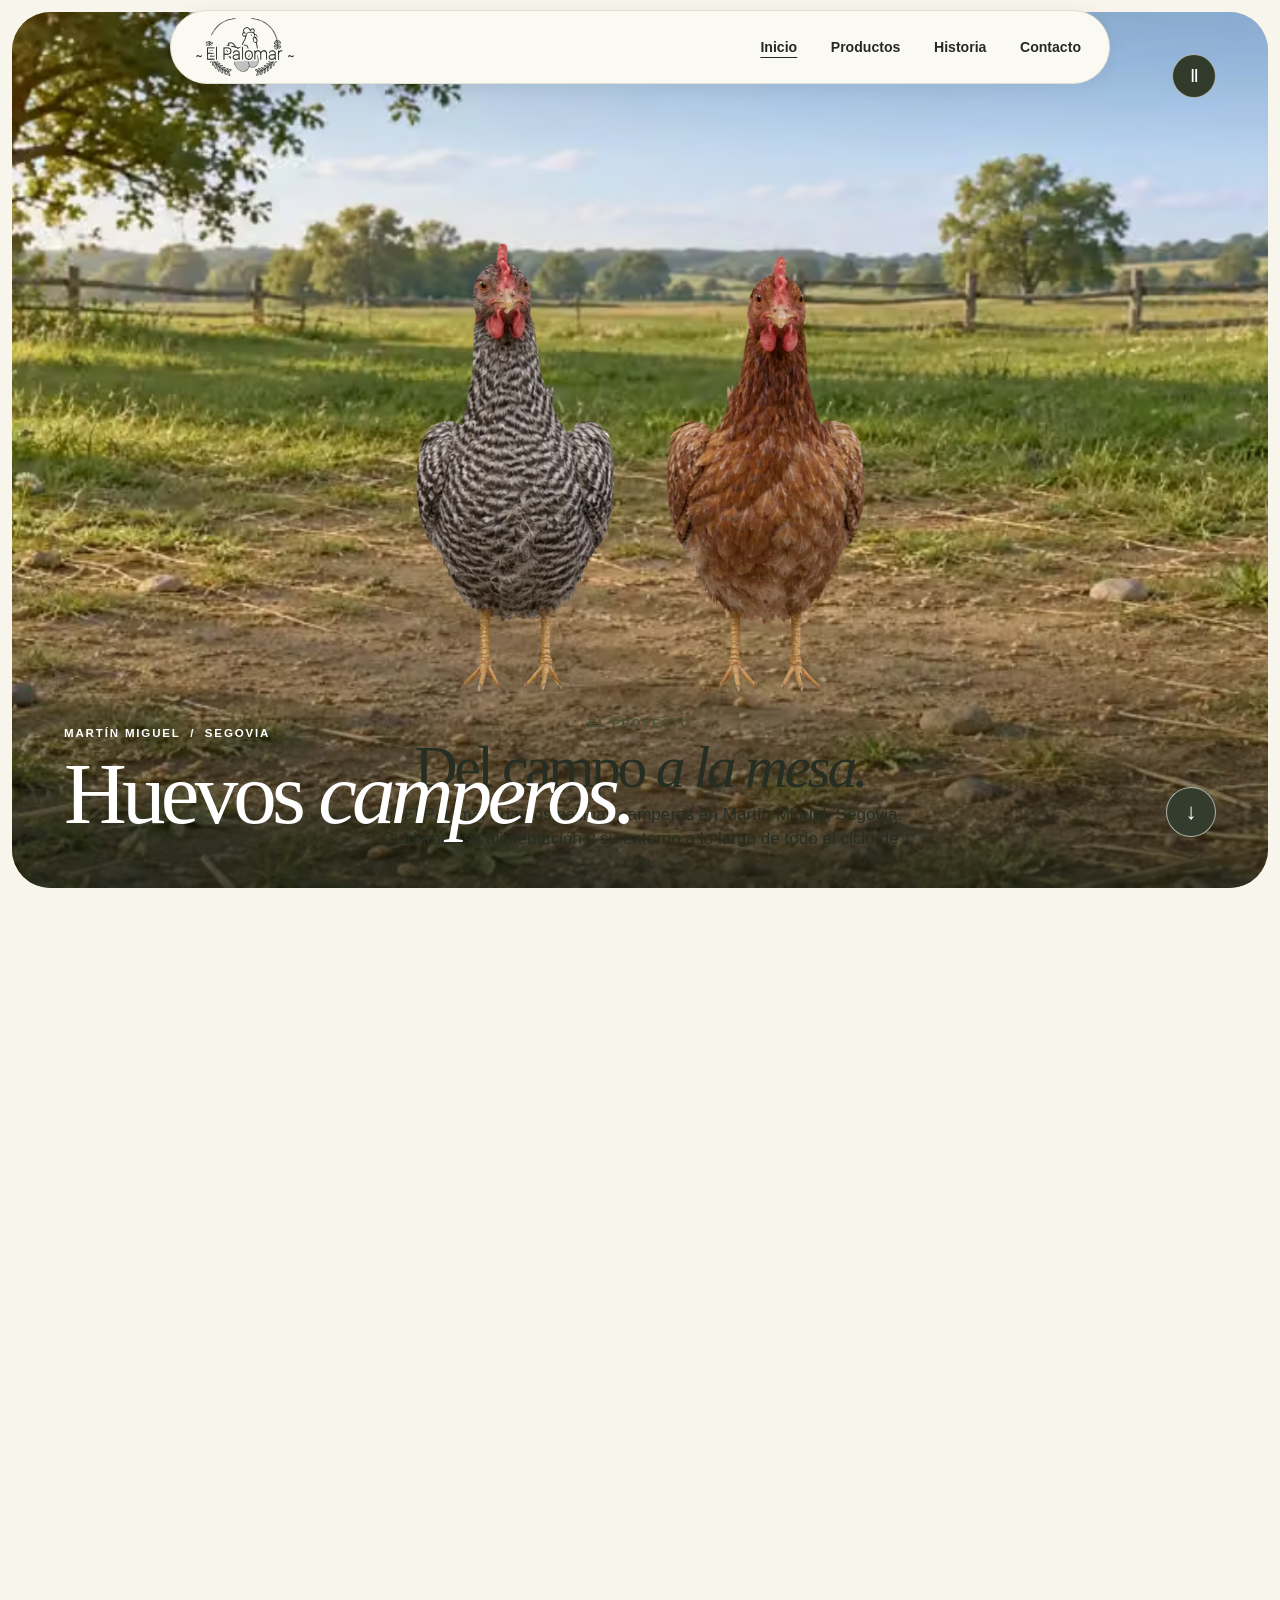
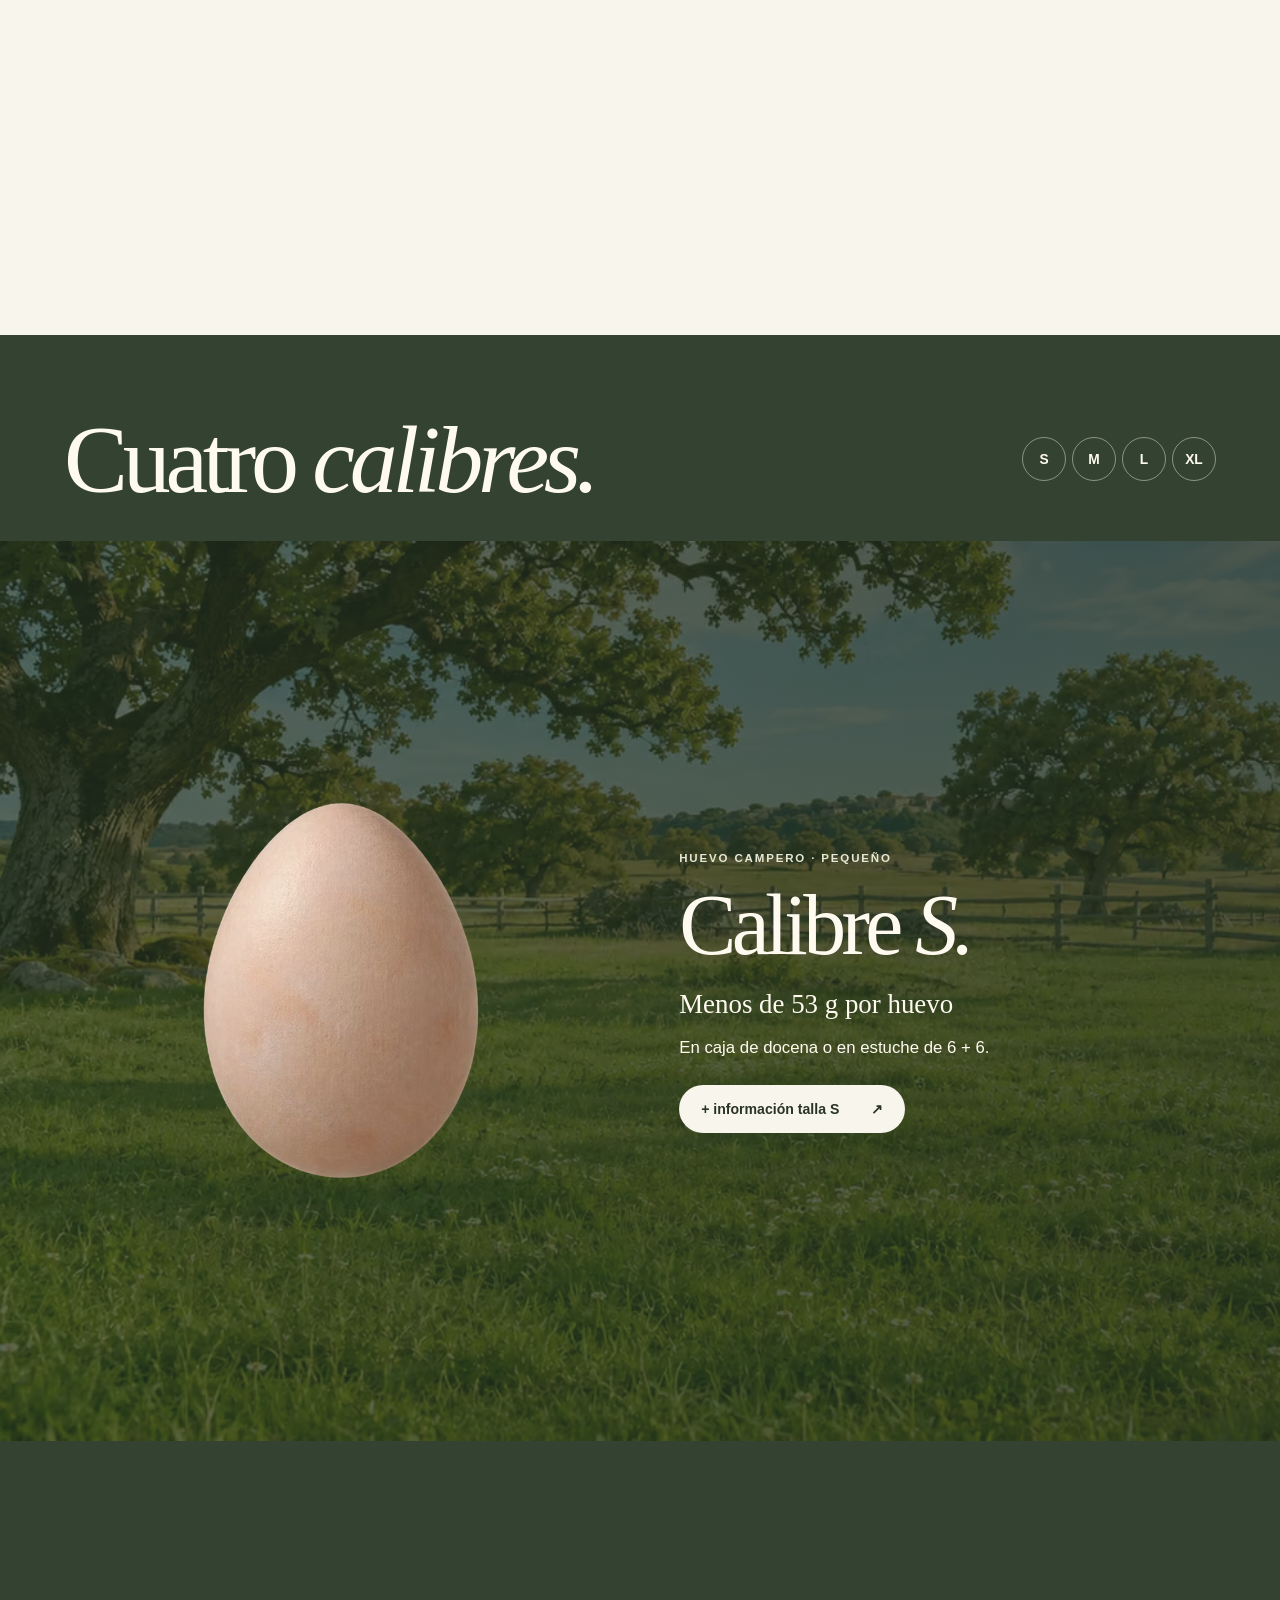
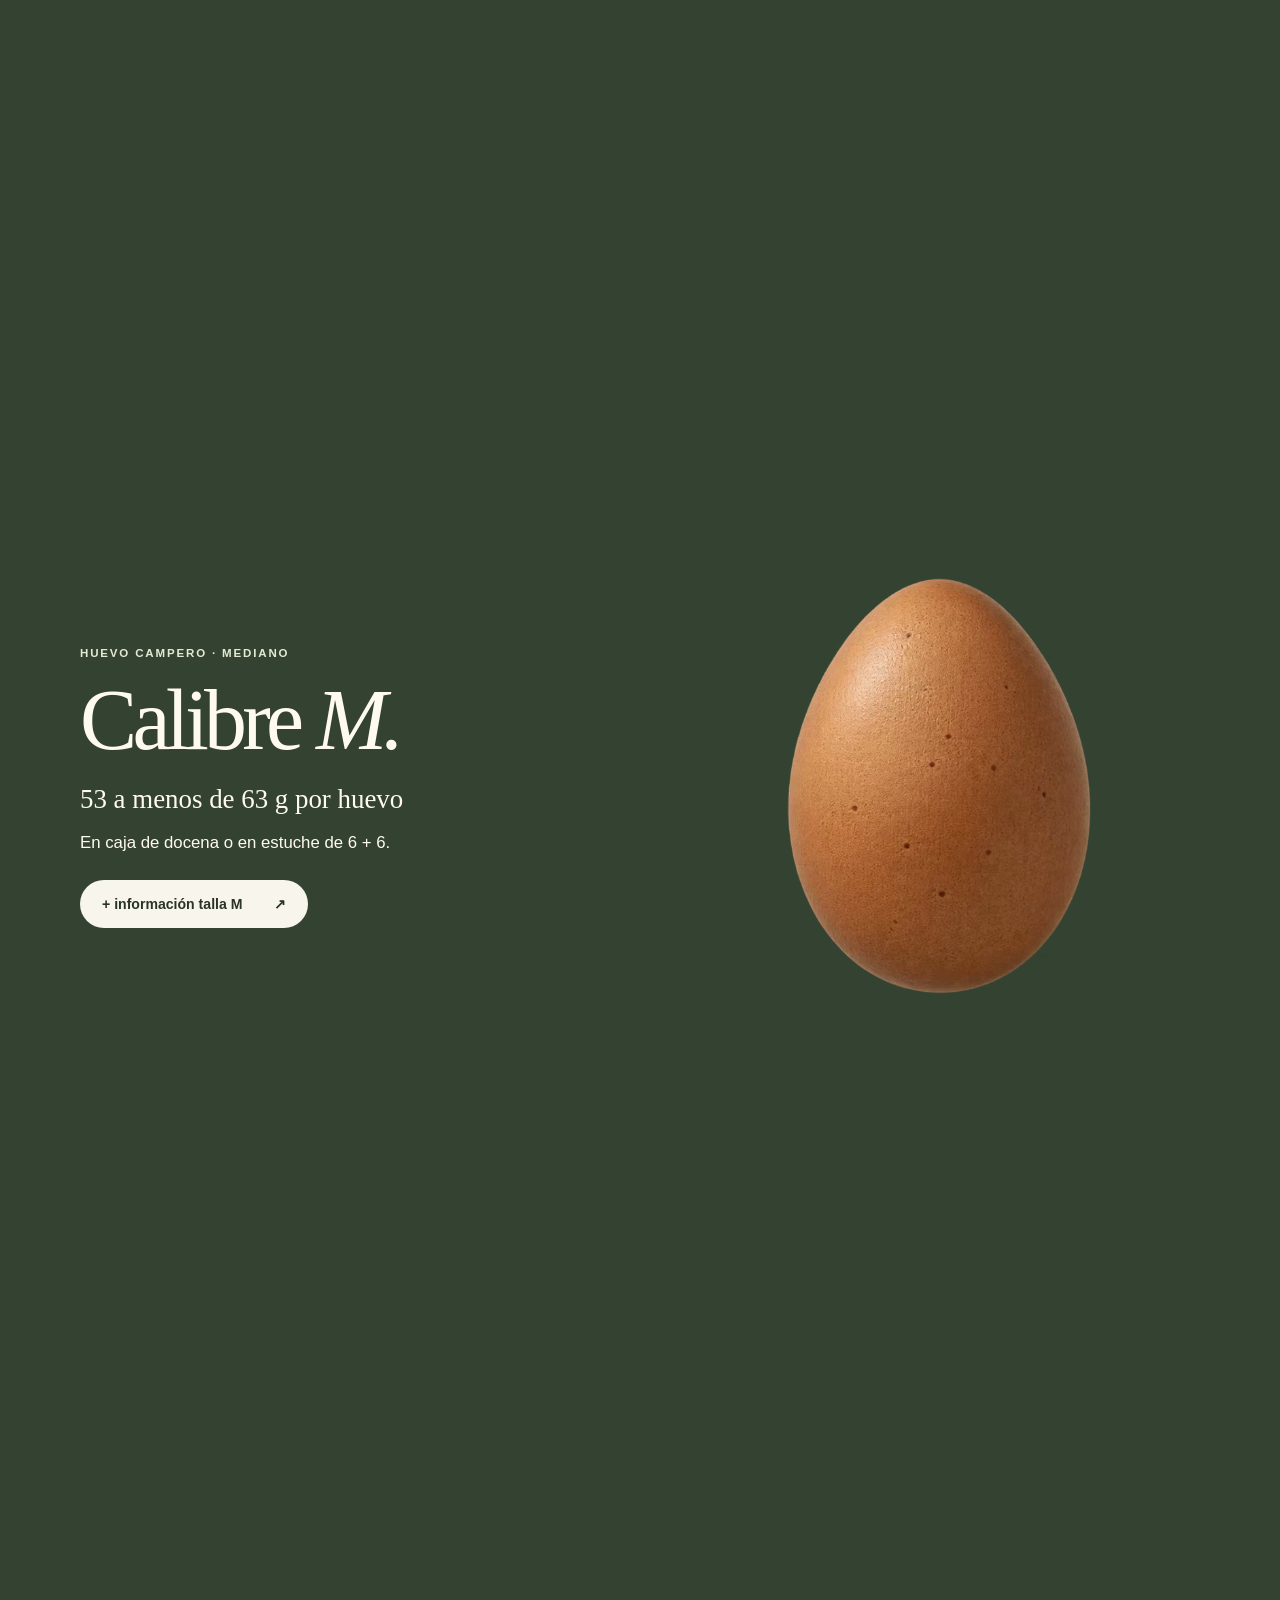
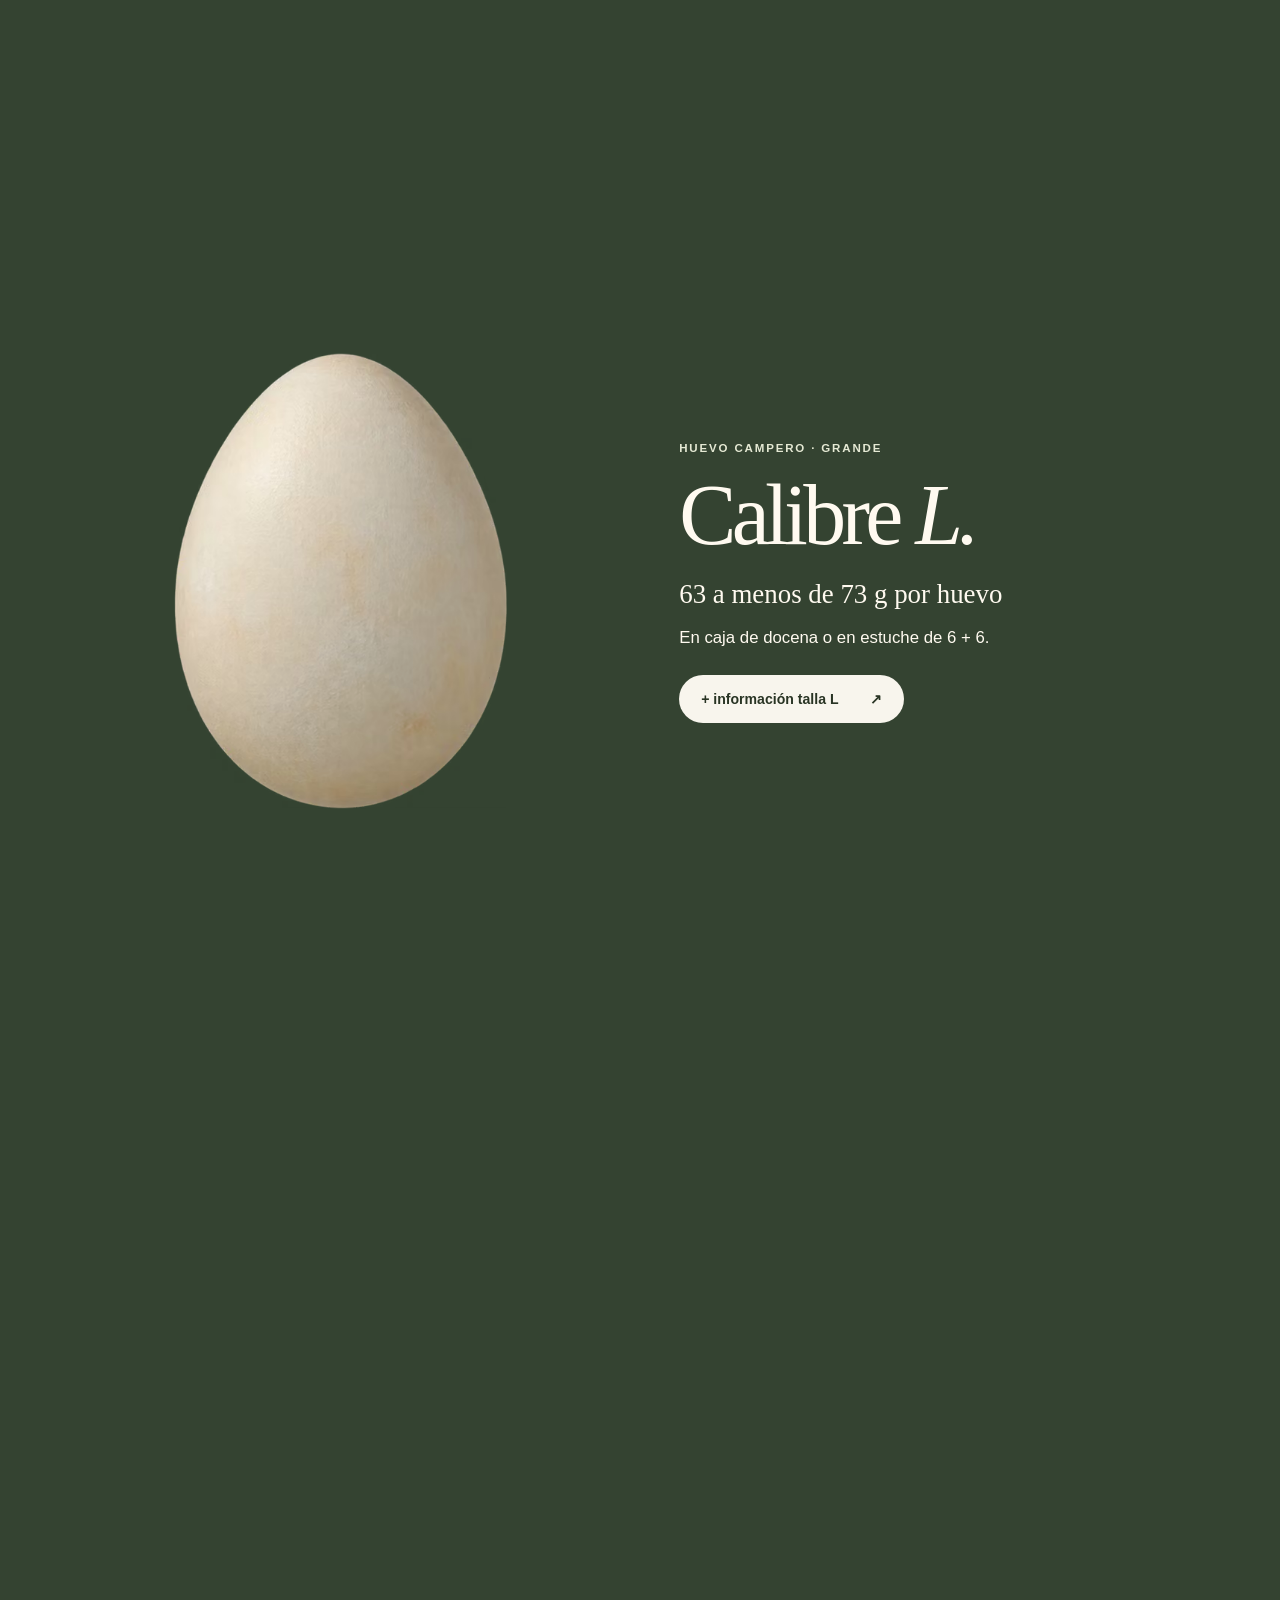
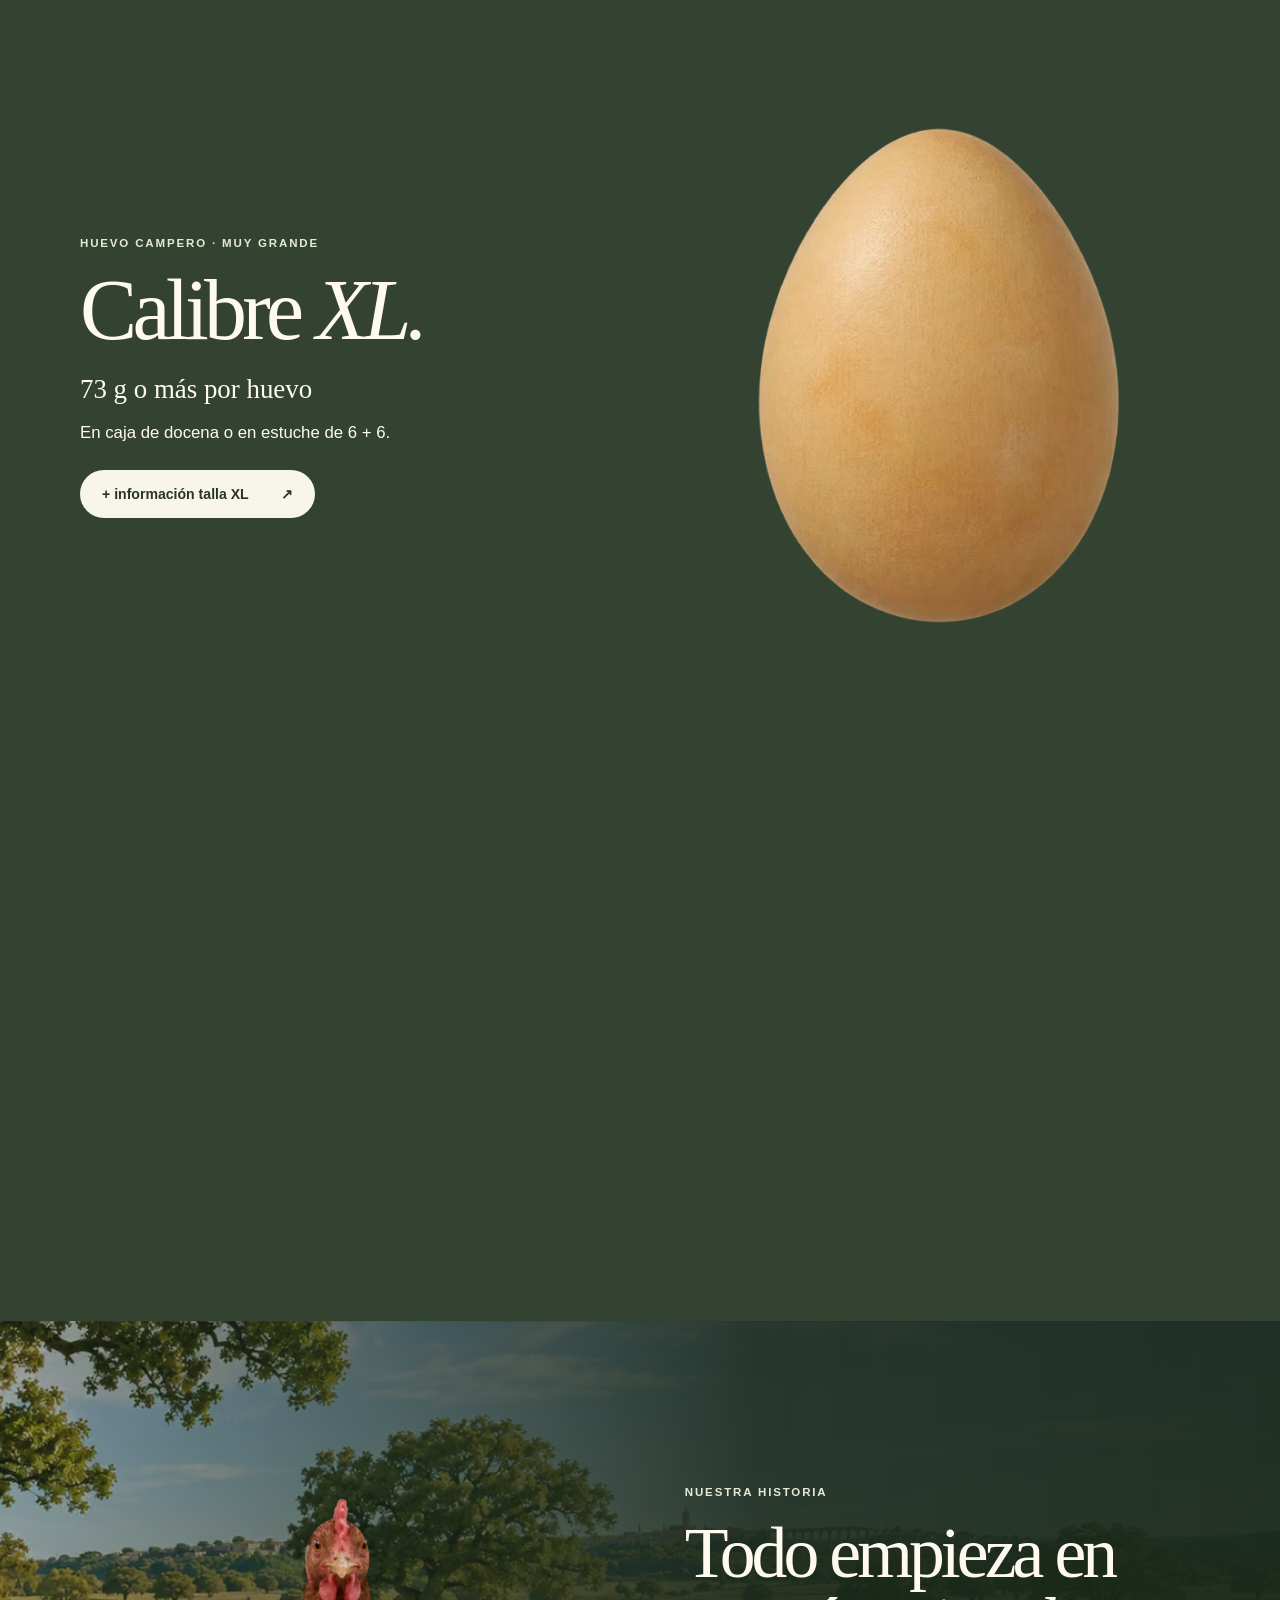
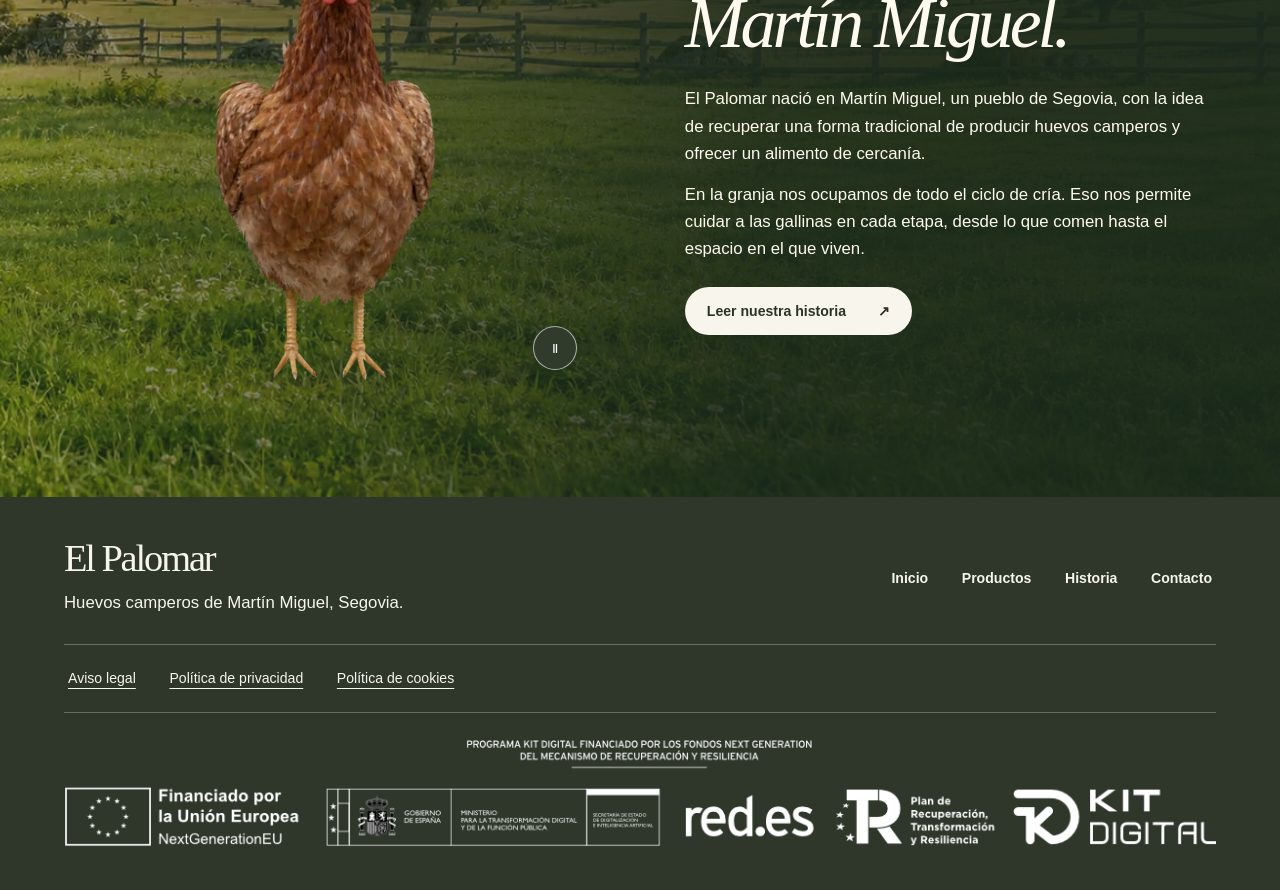
==== commit 79dfd626: "Integrar las fichas en el campo y quitar la marca del menú móvil" ====
--- a/index.html
+++ b/index.html
@@ -1,7 +1,6 @@
 <!doctype html>
 <html lang="es"><head><meta charset="utf-8"><meta name="viewport" content="width=device-width,initial-scale=1"><meta name="theme-color" content="#f8f5ed">
-<noscript><style>.scroll-scene{height:auto}.sticky{position:relative}.sticky>.intro,.pause{display:none}.home .top{position:sticky;left:auto;transform:none;visibility:visible}.scrolled .center{visibility:visible}</style></noscript><title>Huevos camperos de Martín Miguel · El Palomar</title><meta name="description" content="Descubre El Palomar, su historia y su catálogo de huevos camperos en cuatro calibres."><link rel="icon" href="./assets/favicon.svg" type="image/svg+xml"><style>@view-transition{navigation:auto}
-:root{--paper:#f8f5ed;--ink:#262d22;--olive:#455138;--line:#c6c6b6;--gutter:clamp(20px,5vw,96px);color:var(--ink);background:var(--paper);font:16px/1.55 Georgia,serif}
+<noscript><style>.scroll-scene{height:auto}.sticky{position:relative}.sticky>.intro,.pause{display:none}.home .top{position:sticky;left:auto;transform:none;visibility:visible}.scrolled .center{visibility:visible}</style></noscript><title>Huevos camperos de Martín Miguel · El Palomar</title><meta name="description" content="Descubre El Palomar, su historia y su catálogo de huevos camperos en cuatro calibres."><link rel="icon" href="./assets/favicon.svg" type="image/svg+xml"><style>:root{--paper:#f8f5ed;--ink:#262d22;--olive:#455138;--line:#c6c6b6;--gutter:clamp(20px,5vw,96px);color:var(--ink);background:var(--paper);font:16px/1.55 Georgia,serif}
 *{box-sizing:border-box}body{margin:0}a{color:inherit;text-underline-offset:5px}a:focus-visible{outline:3px solid #993914;outline-offset:3px}img,video{display:block}h1,h2,h3,p{margin:0}h1,h2,.word,.eggname{font-weight:400;line-height:.99;letter-spacing:-.055em}h1,h2{font-size:clamp(3.25rem,7.5vw,8.5rem);text-wrap:balance}em{font-weight:400}p{max-width:59ch}p:not(.kicker,.place){font:1.05rem/1.62 Arial,sans-serif}
 .skip{position:fixed;z-index:20;background:white;padding:12px;top:0;left:0;transform:translateY(-130%)}.skip:focus{transform:none}
 .top,.center{background:#faf9f2;color:#252b21;display:flex;align-items:center;border:1px solid #e0dfd3;border-radius:60px;z-index:5}.top{position:sticky;top:10px;justify-content:space-between;gap:16px;margin:10px auto 0;padding:6px 24px;width:min(940px,calc(100% - 32px));box-shadow:0 3px 20px #20271110}.home .top{position:fixed;left:50%;transform:translateX(-50%);margin:0;visibility:visible}.home.scrolled .top,.home .top:focus-within{visibility:visible}.word{font-size:1.65rem;text-decoration:none;white-space:nowrap}.top nav,footer nav{display:flex;gap:clamp(6px,2vw,28px);flex-wrap:wrap}.top nav a,.center>a,footer nav a,.button,.down,.email,.detail>div>a:first-child{font:600 .88rem/1.3 Arial,sans-serif}.top nav a,.center>a,footer nav a{padding:12px 4px;text-decoration:none}.top nav a[aria-current],nav a:hover{text-decoration:underline}
@@ -44,7 +43,7 @@
     @starting-style{.mobile-sheet:popover-open{opacity:0;clip-path:ellipse(8% 5% at var(--menu-origin));transform:translateY(100%)}}
     .mobile-sheet::backdrop{background:#20271d26}
     html:has(.mobile-sheet:popover-open){overflow:hidden}
-    .sheet-head{display:flex;align-items:center;justify-content:space-between;margin-bottom:10px}
+    .sheet-head{display:flex;align-items:center;justify-content:flex-end;margin-bottom:10px}
     .sheet-head .word{font-size:1.45rem}
     .sheet-close{width:44px;height:44px;border:0;border-radius:50%;background:transparent;color:var(--ink);font:300 2rem/1 Arial,sans-serif;cursor:pointer}
     .mobile-sheet nav a{display:flex;align-items:center;justify-content:space-between;min-height:clamp(52px,8dvh,78px);border-top:1px solid var(--line);font:normal clamp(1.8rem,6.8vw,3rem)/1.2 Georgia,serif;letter-spacing:-.04em;text-decoration:none}
@@ -120,22 +119,29 @@
 
 .brand-link{display:inline-flex;align-items:center;flex-shrink:0;border-radius:8px}
 .brand-link img{width:100px;height:auto}
-.sheet-head .brand-link img{width:92px}
-@media(max-width:700px){
-  @supports selector(:popover-open){
-    .home .top,.inside .top{display:flex;position:fixed;top:max(12px,env(safe-area-inset-top));left:max(12px,env(safe-area-inset-left));transform:none;margin:0;width:auto;padding:5px 12px;border-radius:16px}
-    .top nav{display:none}
-    .top .brand-link img{width:72px}
-  }
-}
+
 
 footer{display:block}.footer-main{display:flex;align-items:center;justify-content:space-between;gap:24px}.legal-links{border-top:1px solid #ffffff45;margin-top:28px;padding:12px 0}.legal-links a{text-decoration:underline;font-weight:400}.funding{border-top:1px solid #ffffff45;padding-top:26px}.funding>img{width:100%;max-width:1180px;height:auto;margin:auto}.funding-mobile{display:none}
 .legal-page{max-width:850px;padding:clamp(76px,9vw,140px) var(--gutter);margin:auto;box-sizing:content-box}.legal-page h1{font-size:clamp(2.8rem,6vw,5.8rem)}.legal-page h2{font-size:clamp(1.65rem,3vw,2.2rem);margin:40px 0 14px}.legal-page p{max-width:70ch}.legal-page p+p{margin-top:12px}.legal-page a{overflow-wrap:anywhere}
 @media(max-width:700px){.footer-main{display:grid}.legal-links{gap:0 16px}.funding>img{display:none}.funding-mobile{max-width:380px;margin:auto;display:flex;align-items:center;justify-content:center;flex-wrap:wrap;gap:14px 4%}.funding-mobile svg{display:block;overflow:hidden;max-width:100%;height:auto}.funding-mobile svg:first-child{width:90%;margin:0 4% 4px}.funding-mobile svg:nth-child(2){width:37%}.funding-mobile svg:nth-child(3){width:54%}.funding-mobile svg:nth-child(n+4){width:27%}}
+
+.product-page{isolation:isolate;display:flow-root;background:#263925;color:#fffaf0}
+.product-page::before{content:"";position:fixed;inset:0;z-index:-1;pointer-events:none;background:linear-gradient(90deg,rgba(27,43,25,.35),rgba(19,32,20,.83) 57%,rgba(19,32,20,.89)),url('./assets/pradera.avif') center/cover}
+.product-page .sample{background:none;border-radius:0}
+.product-page .detail .kicker{color:#e9ecd9}
+.product-page .button,.product-page .turn-control{background:#faf8ed;color:#253222}
+.product-page .formats,.product-page .related{background:linear-gradient(90deg,#172c1ab3,#19291cc2)}
+.product-page .note,.product-page .eggname{border-color:#e7ead58c}
+.product-page .eggname span{color:#293424}
+.product-page main a:focus-visible,.product-page main button:focus-visible{outline:3px solid #ffda8d;outline-offset:4px}
+@media(max-width:700px){
+  .product-page::before{background:linear-gradient(180deg,#172b214f,#172b21df 53%,#172b21eb),url('./assets/pradera-vertical.avif') center/cover}
+  .product-page .related .egg{background:transparent}
+}
 </style><script defer src="./app.js?v=cabecera"></script></head>
 <body class="home"><a class="skip" href="#principal">Saltar al contenido</a><header class="top"><a class="brand-link" href="./" aria-label="El Palomar, inicio"><img src="./assets/el-palomar.svg" width="1272" height="759" alt="El Palomar"></a><nav aria-label="Principal"><a href="./" aria-current="page">Inicio</a><a href="./productos/">Productos</a><a href="./historia/">Historia</a><a href="./contacto/">Contacto</a></nav></header>
 <button class="burger" type="button" popovertarget="mobile-menu" aria-label="Menú principal" aria-controls="mobile-menu"><span></span><span></span><span></span></button>
-<div class="mobile-sheet" id="mobile-menu" popover="auto"><div class="sheet-head"><a class="brand-link" href="./" aria-label="El Palomar, inicio"><img src="./assets/el-palomar.svg" width="1272" height="759" alt="El Palomar"></a><button type="button" class="sheet-close" autofocus aria-label="Cerrar menú" popovertarget="mobile-menu" popovertargetaction="hide">×</button></div><div class="menu-body"><nav aria-label="Menú móvil"><a href="./" aria-current="page">Inicio</a><a href="./productos/">Productos</a><a href="./historia/">Historia</a><a href="./contacto/">Contacto</a></nav><div class="menu-film"><svg xmlns="http://www.w3.org/2000/svg" class="frying-egg" viewBox="0 0 400 225" aria-hidden="true" focusable="false">
+<div class="mobile-sheet" id="mobile-menu" popover="auto"><div class="sheet-head"><button type="button" class="sheet-close" autofocus aria-label="Cerrar menú" popovertarget="mobile-menu" popovertargetaction="hide">×</button></div><div class="menu-body"><nav aria-label="Menú móvil"><a href="./" aria-current="page">Inicio</a><a href="./productos/">Productos</a><a href="./historia/">Historia</a><a href="./contacto/">Contacto</a></nav><div class="menu-film"><svg xmlns="http://www.w3.org/2000/svg" class="frying-egg" viewBox="0 0 400 225" aria-hidden="true" focusable="false">
   <defs>
     <radialGradient id="menu-egg-white" cx=".42" cy=".36" r=".73">
       <stop stop-color="#fffbed"/><stop offset=".55" stop-color="#fffef9"/><stop offset=".86" stop-color="#eee9d8"/><stop offset=".96" stop-color="#e2d6b8"/><stop offset="1" stop-color="#d9c79e"/>
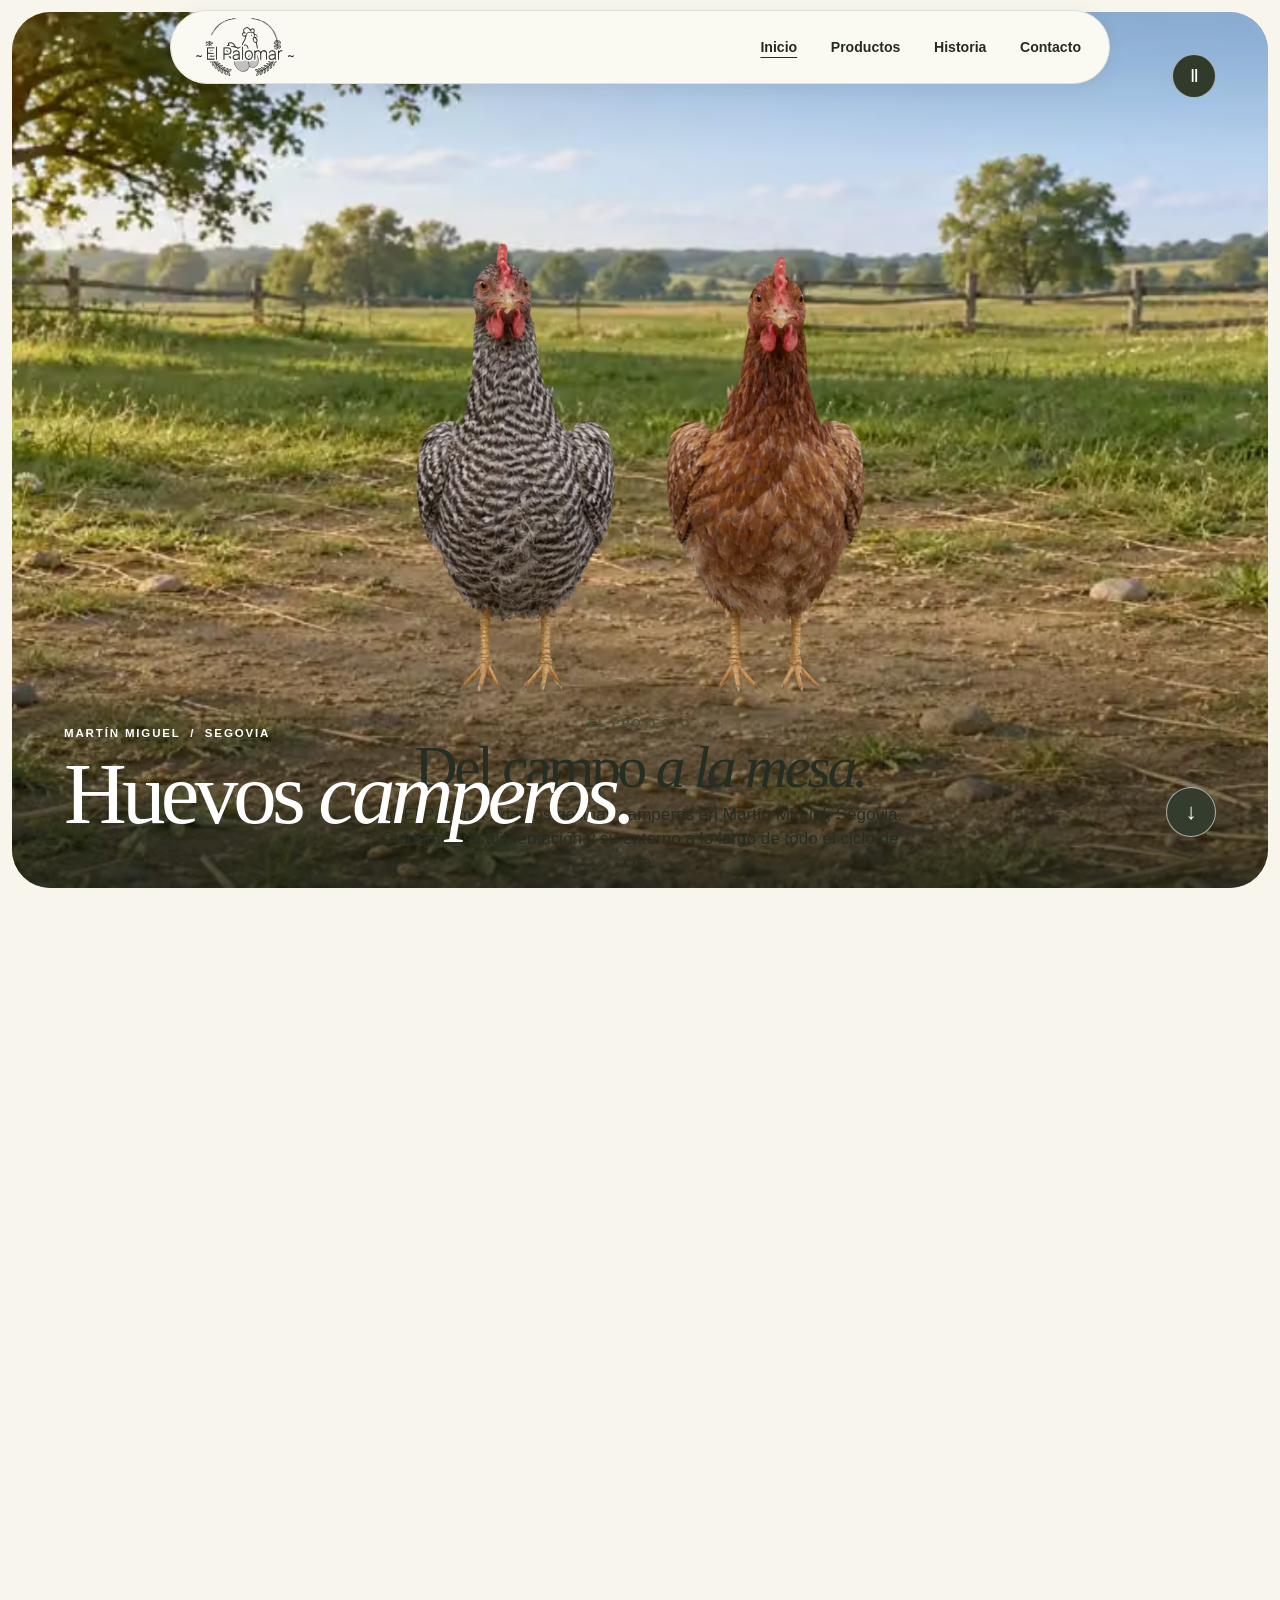
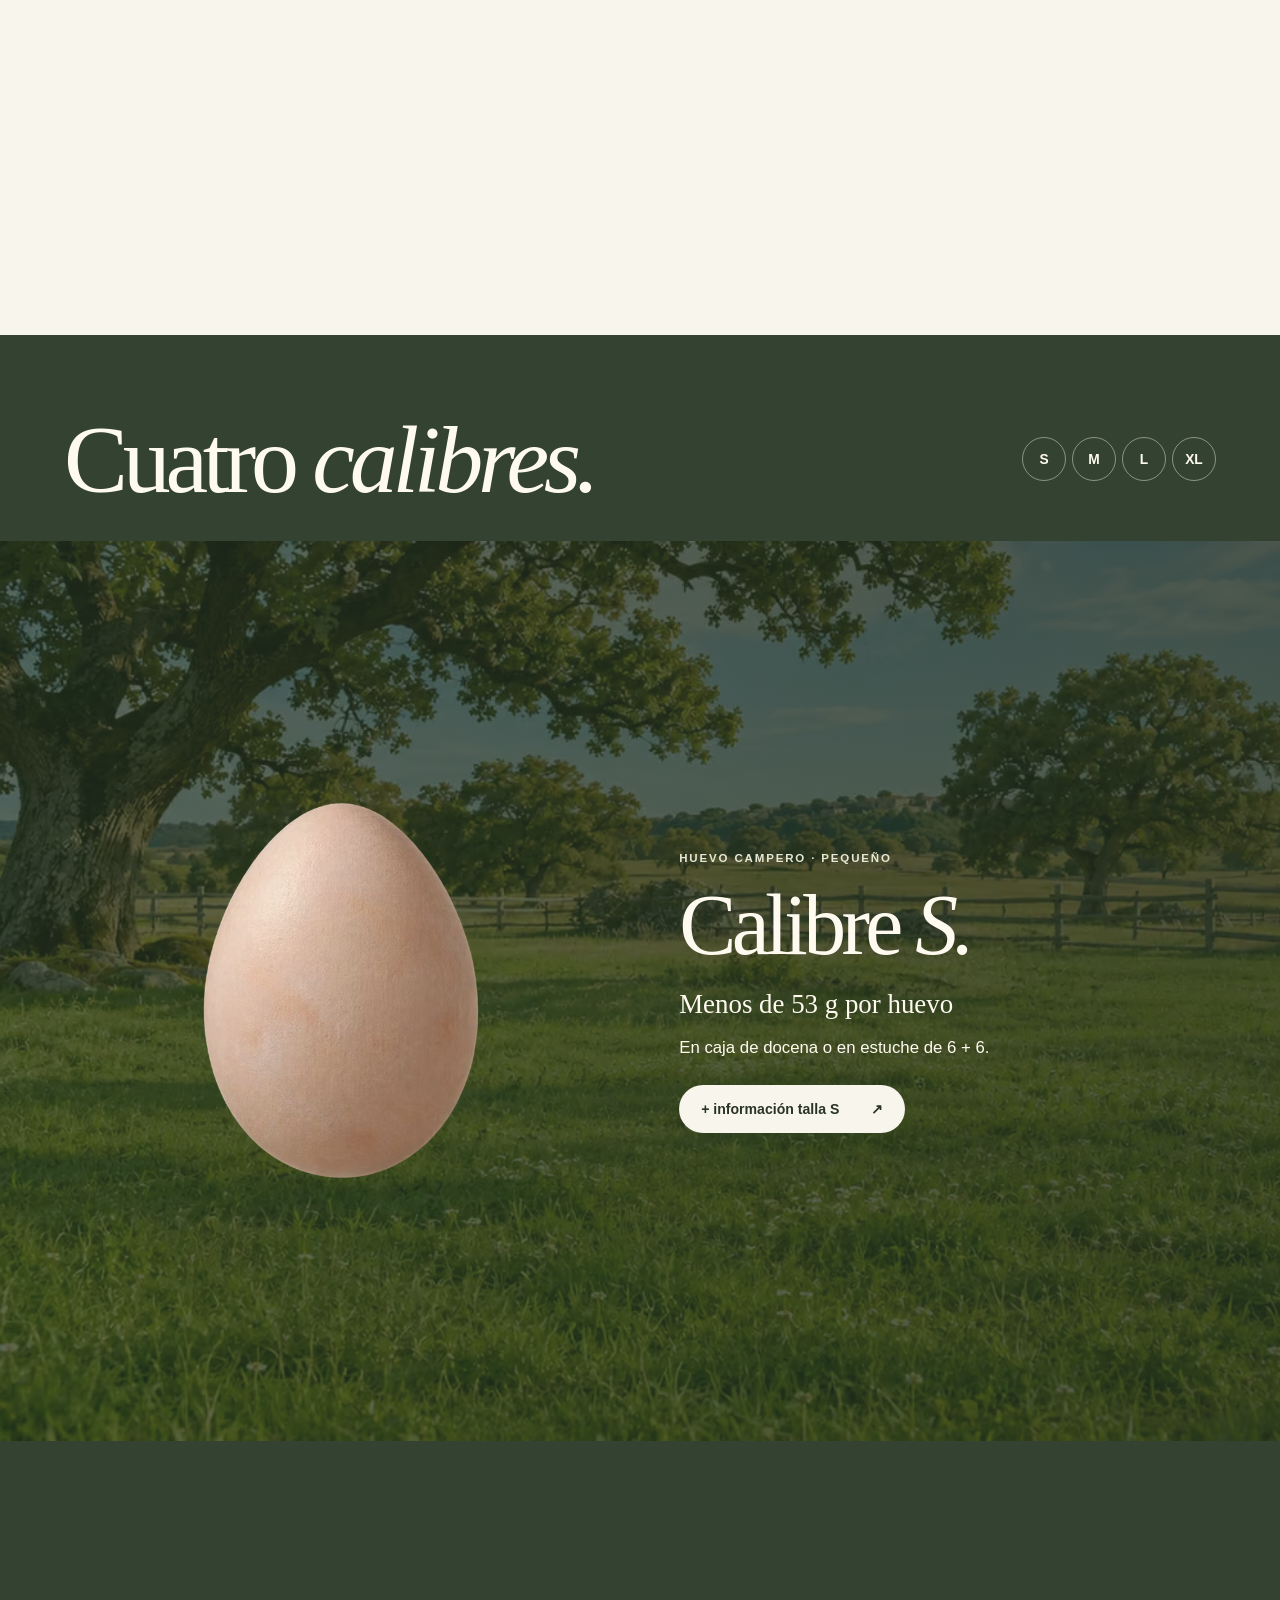
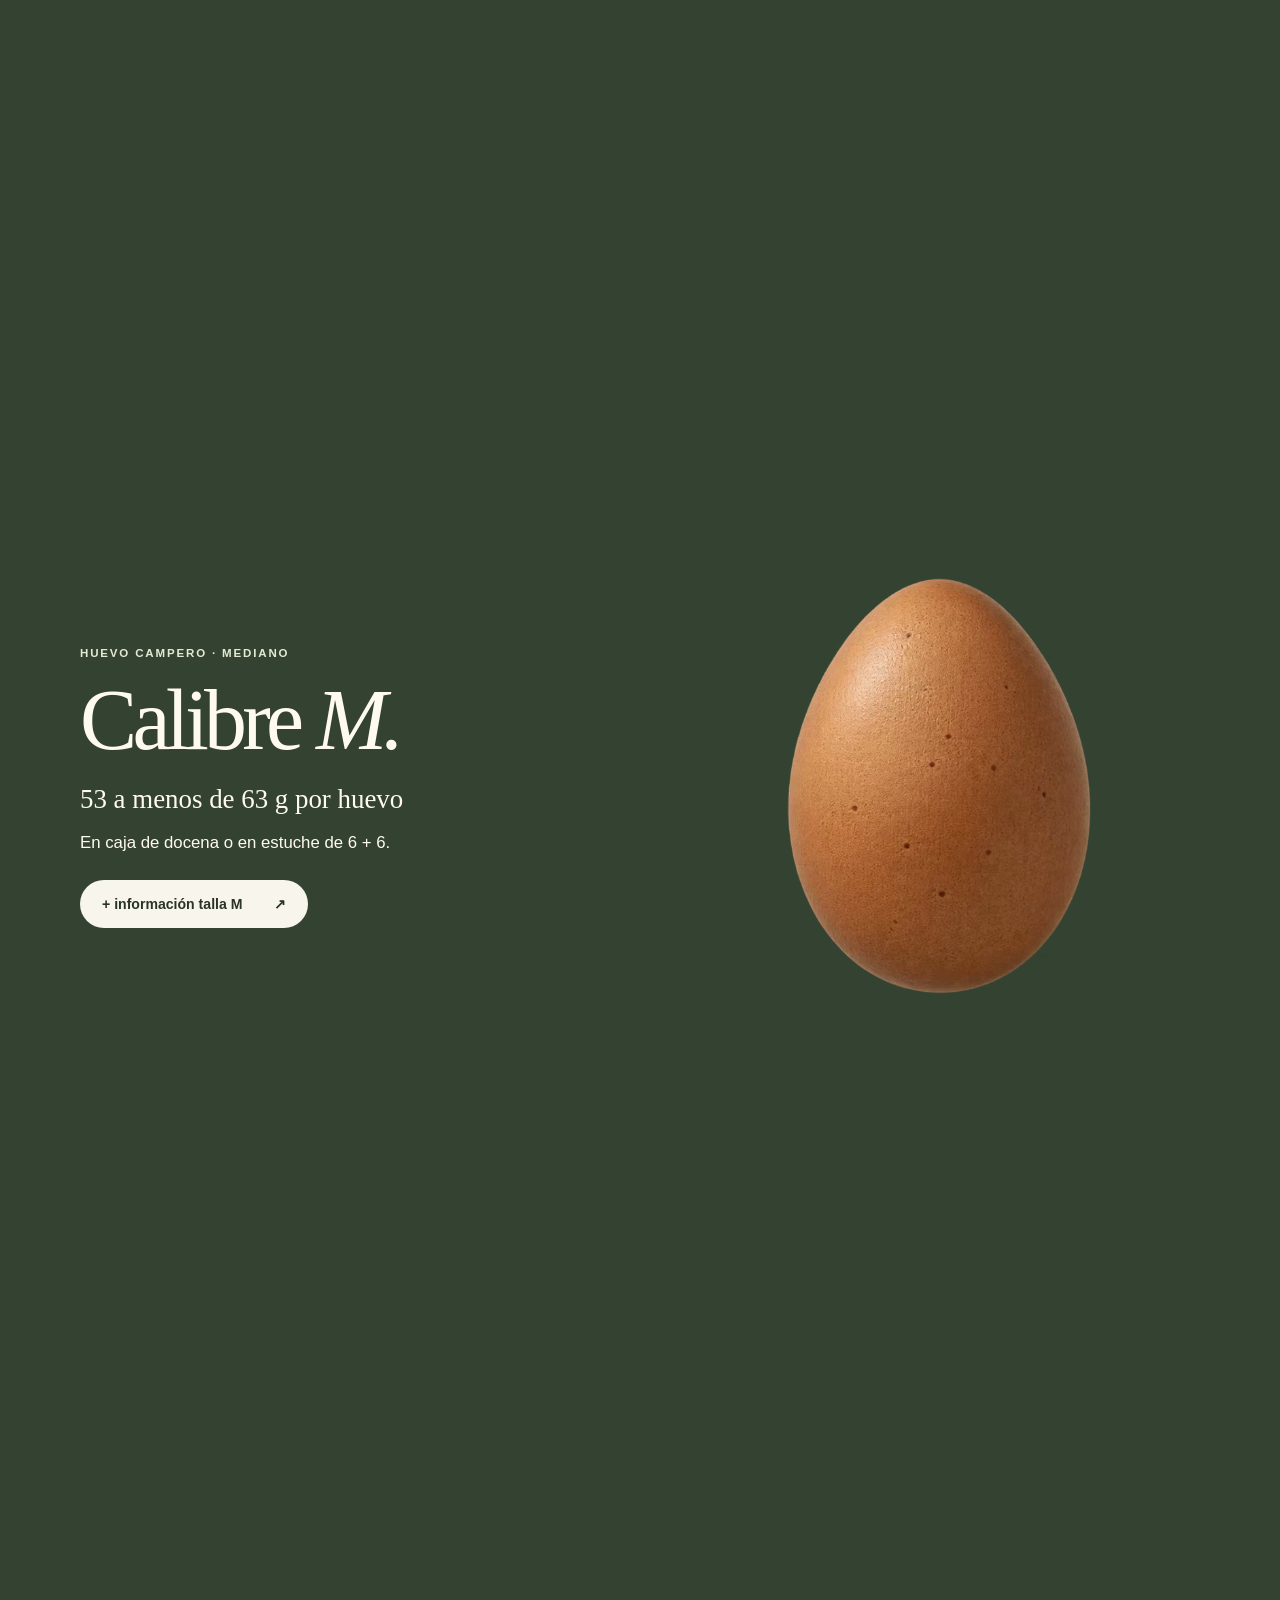
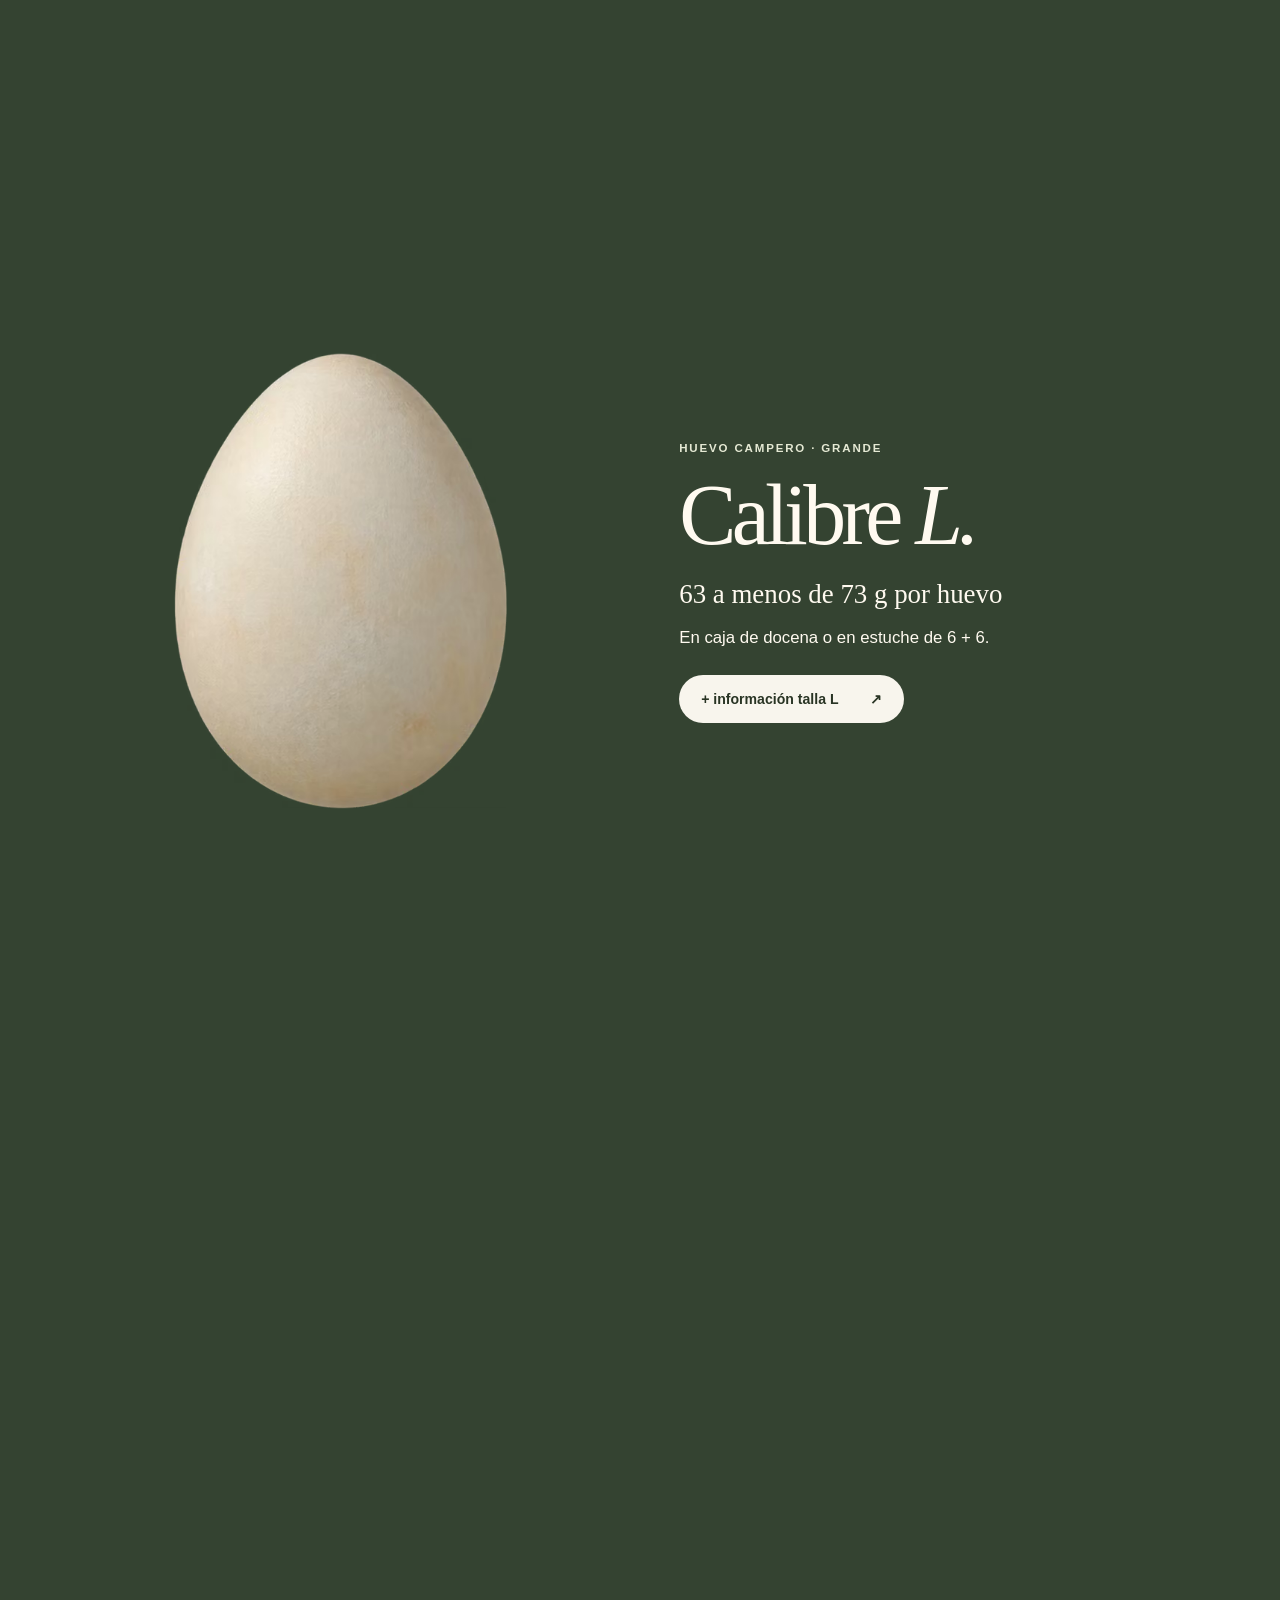
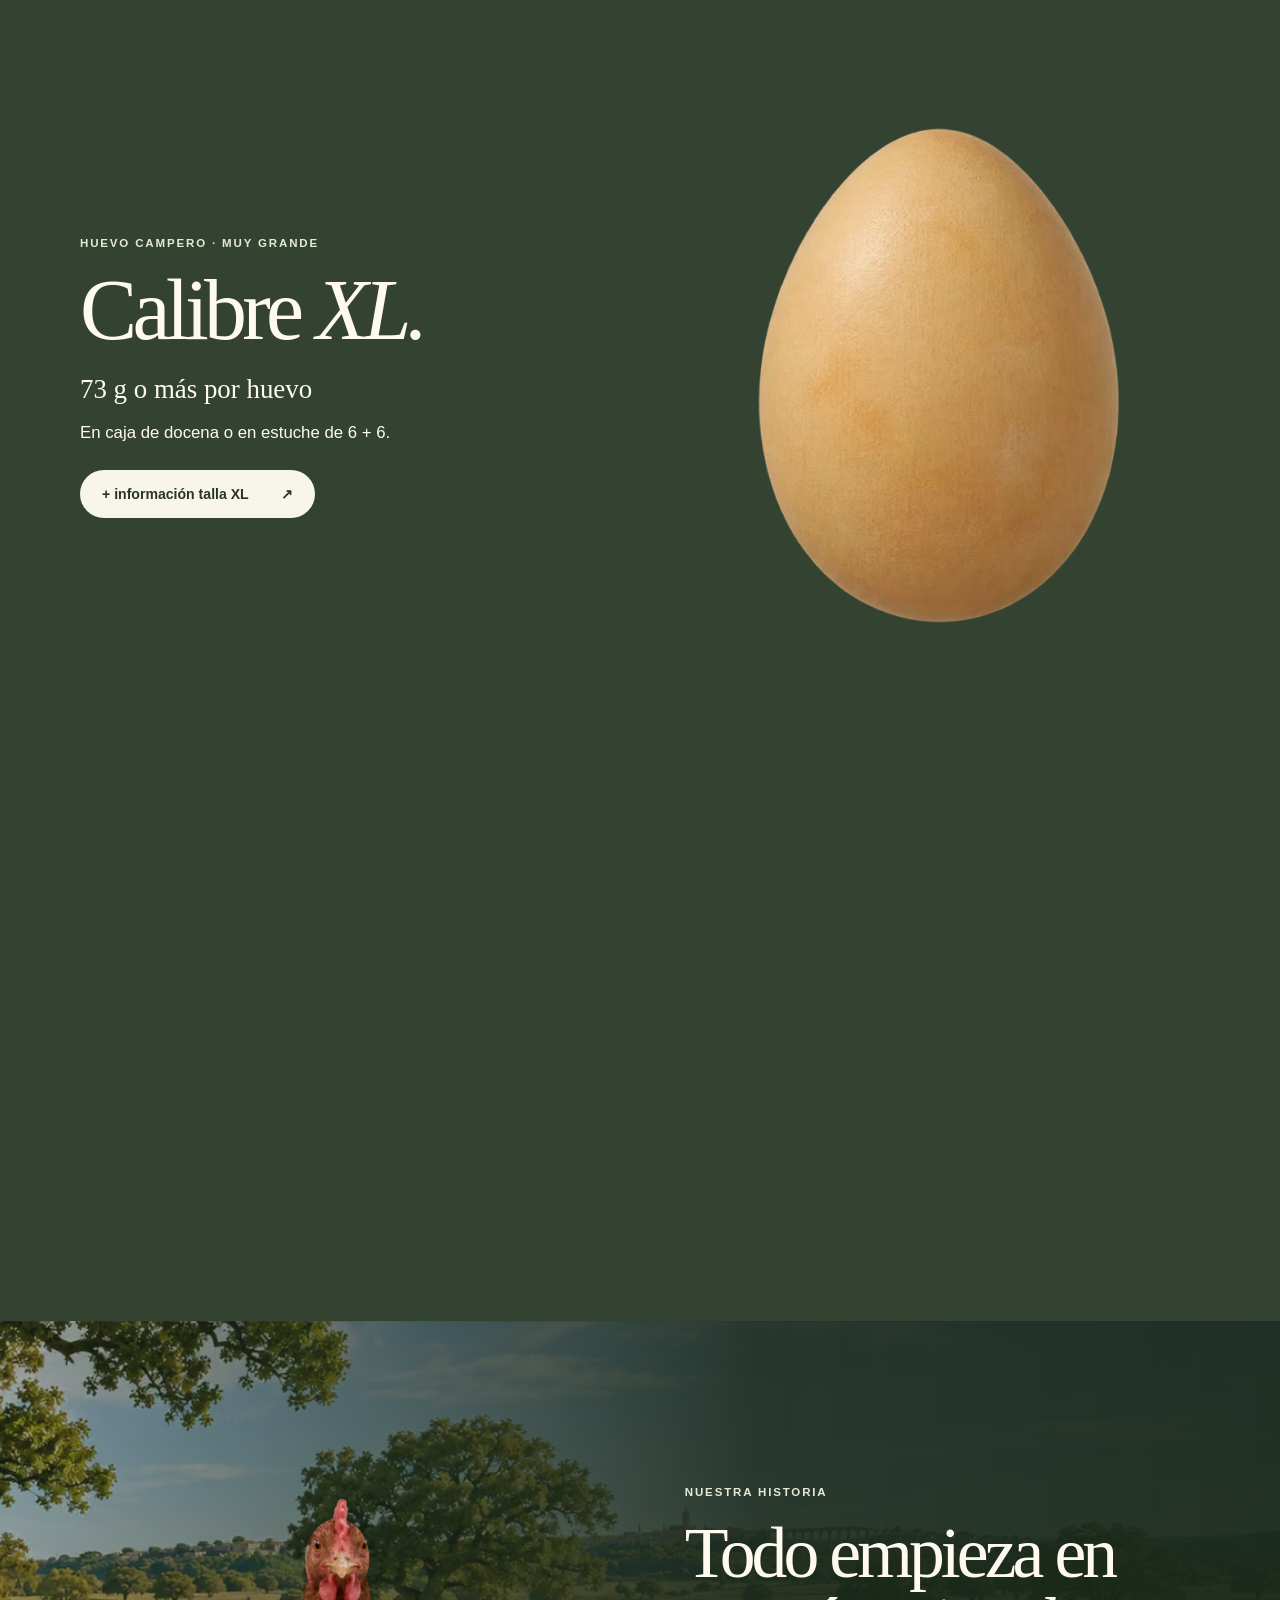
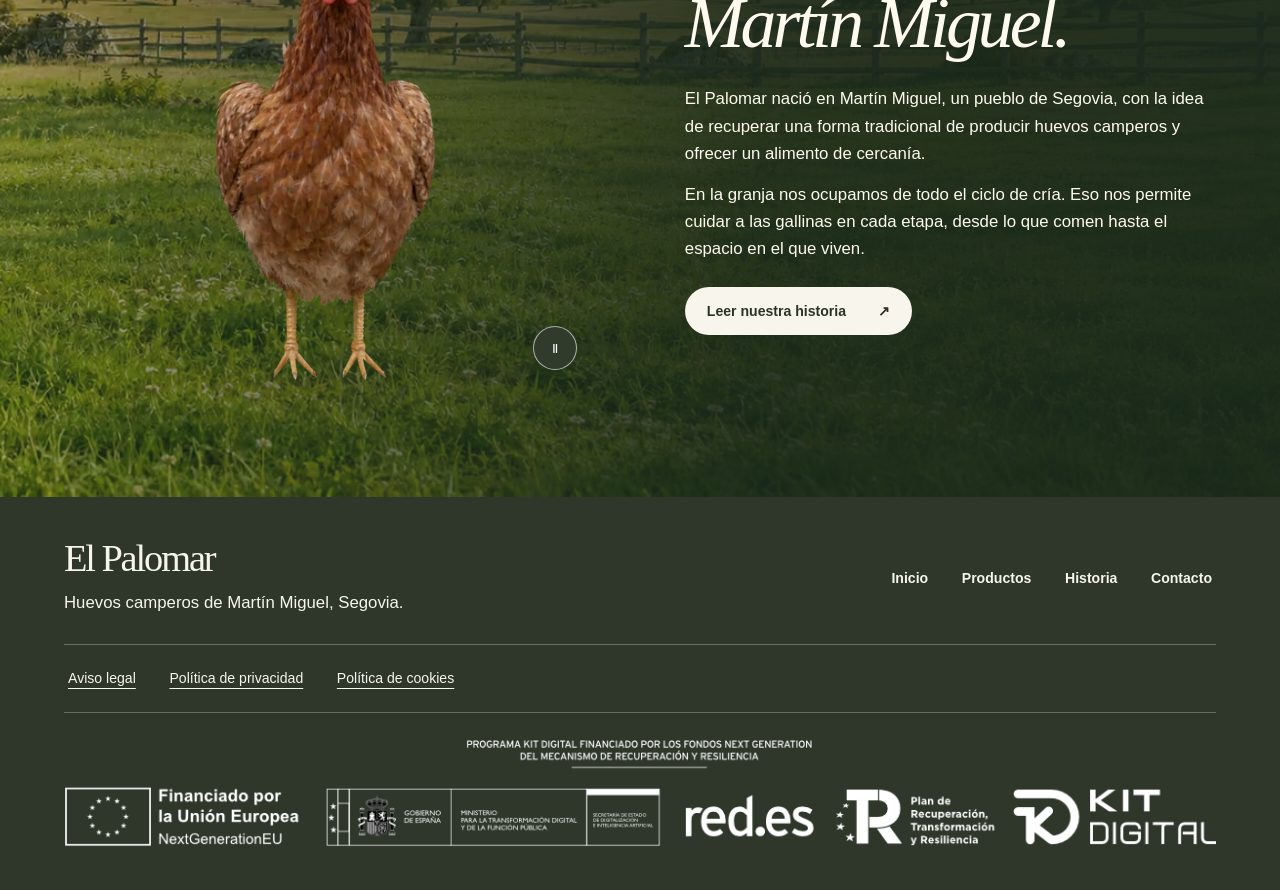
==== commit 762c6319: "Centrar el logo sobre los enlaces del menú móvil" ====
--- a/index.html
+++ b/index.html
@@ -138,10 +138,18 @@
   .product-page::before{background:linear-gradient(180deg,#172b214f,#172b21df 53%,#172b21eb),url('./assets/pradera-vertical.avif') center/cover}
   .product-page .related .egg{background:transparent}
 }
+.menu-body>.brand-link{justify-self:center}
+.menu-body>.brand-link img{width:clamp(96px,18dvh,145px);height:auto}
+@media(max-width:700px) and (max-height:480px) and (orientation:landscape){
+  .menu-body{row-gap:4px}
+  .menu-body>nav{grid-area:1/1/3/2}
+  .menu-body>.brand-link{grid-area:1/2}.menu-body>.brand-link img{width:86px}
+  .menu-body>.menu-film{grid-area:2/2}
+}
 </style><script defer src="./app.js?v=cabecera"></script></head>
 <body class="home"><a class="skip" href="#principal">Saltar al contenido</a><header class="top"><a class="brand-link" href="./" aria-label="El Palomar, inicio"><img src="./assets/el-palomar.svg" width="1272" height="759" alt="El Palomar"></a><nav aria-label="Principal"><a href="./" aria-current="page">Inicio</a><a href="./productos/">Productos</a><a href="./historia/">Historia</a><a href="./contacto/">Contacto</a></nav></header>
 <button class="burger" type="button" popovertarget="mobile-menu" aria-label="Menú principal" aria-controls="mobile-menu"><span></span><span></span><span></span></button>
-<div class="mobile-sheet" id="mobile-menu" popover="auto"><div class="sheet-head"><button type="button" class="sheet-close" autofocus aria-label="Cerrar menú" popovertarget="mobile-menu" popovertargetaction="hide">×</button></div><div class="menu-body"><nav aria-label="Menú móvil"><a href="./" aria-current="page">Inicio</a><a href="./productos/">Productos</a><a href="./historia/">Historia</a><a href="./contacto/">Contacto</a></nav><div class="menu-film"><svg xmlns="http://www.w3.org/2000/svg" class="frying-egg" viewBox="0 0 400 225" aria-hidden="true" focusable="false">
+<div class="mobile-sheet" id="mobile-menu" popover="auto"><div class="sheet-head"><button type="button" class="sheet-close" autofocus aria-label="Cerrar menú" popovertarget="mobile-menu" popovertargetaction="hide">×</button></div><div class="menu-body"><a class="brand-link" href="./" aria-label="El Palomar, inicio"><img src="./assets/el-palomar.svg" width="1272" height="759" alt="El Palomar"></a><nav aria-label="Menú móvil"><a href="./" aria-current="page">Inicio</a><a href="./productos/">Productos</a><a href="./historia/">Historia</a><a href="./contacto/">Contacto</a></nav><div class="menu-film"><svg xmlns="http://www.w3.org/2000/svg" class="frying-egg" viewBox="0 0 400 225" aria-hidden="true" focusable="false">
   <defs>
     <radialGradient id="menu-egg-white" cx=".42" cy=".36" r=".73">
       <stop stop-color="#fffbed"/><stop offset=".55" stop-color="#fffef9"/><stop offset=".86" stop-color="#eee9d8"/><stop offset=".96" stop-color="#e2d6b8"/><stop offset="1" stop-color="#d9c79e"/>
